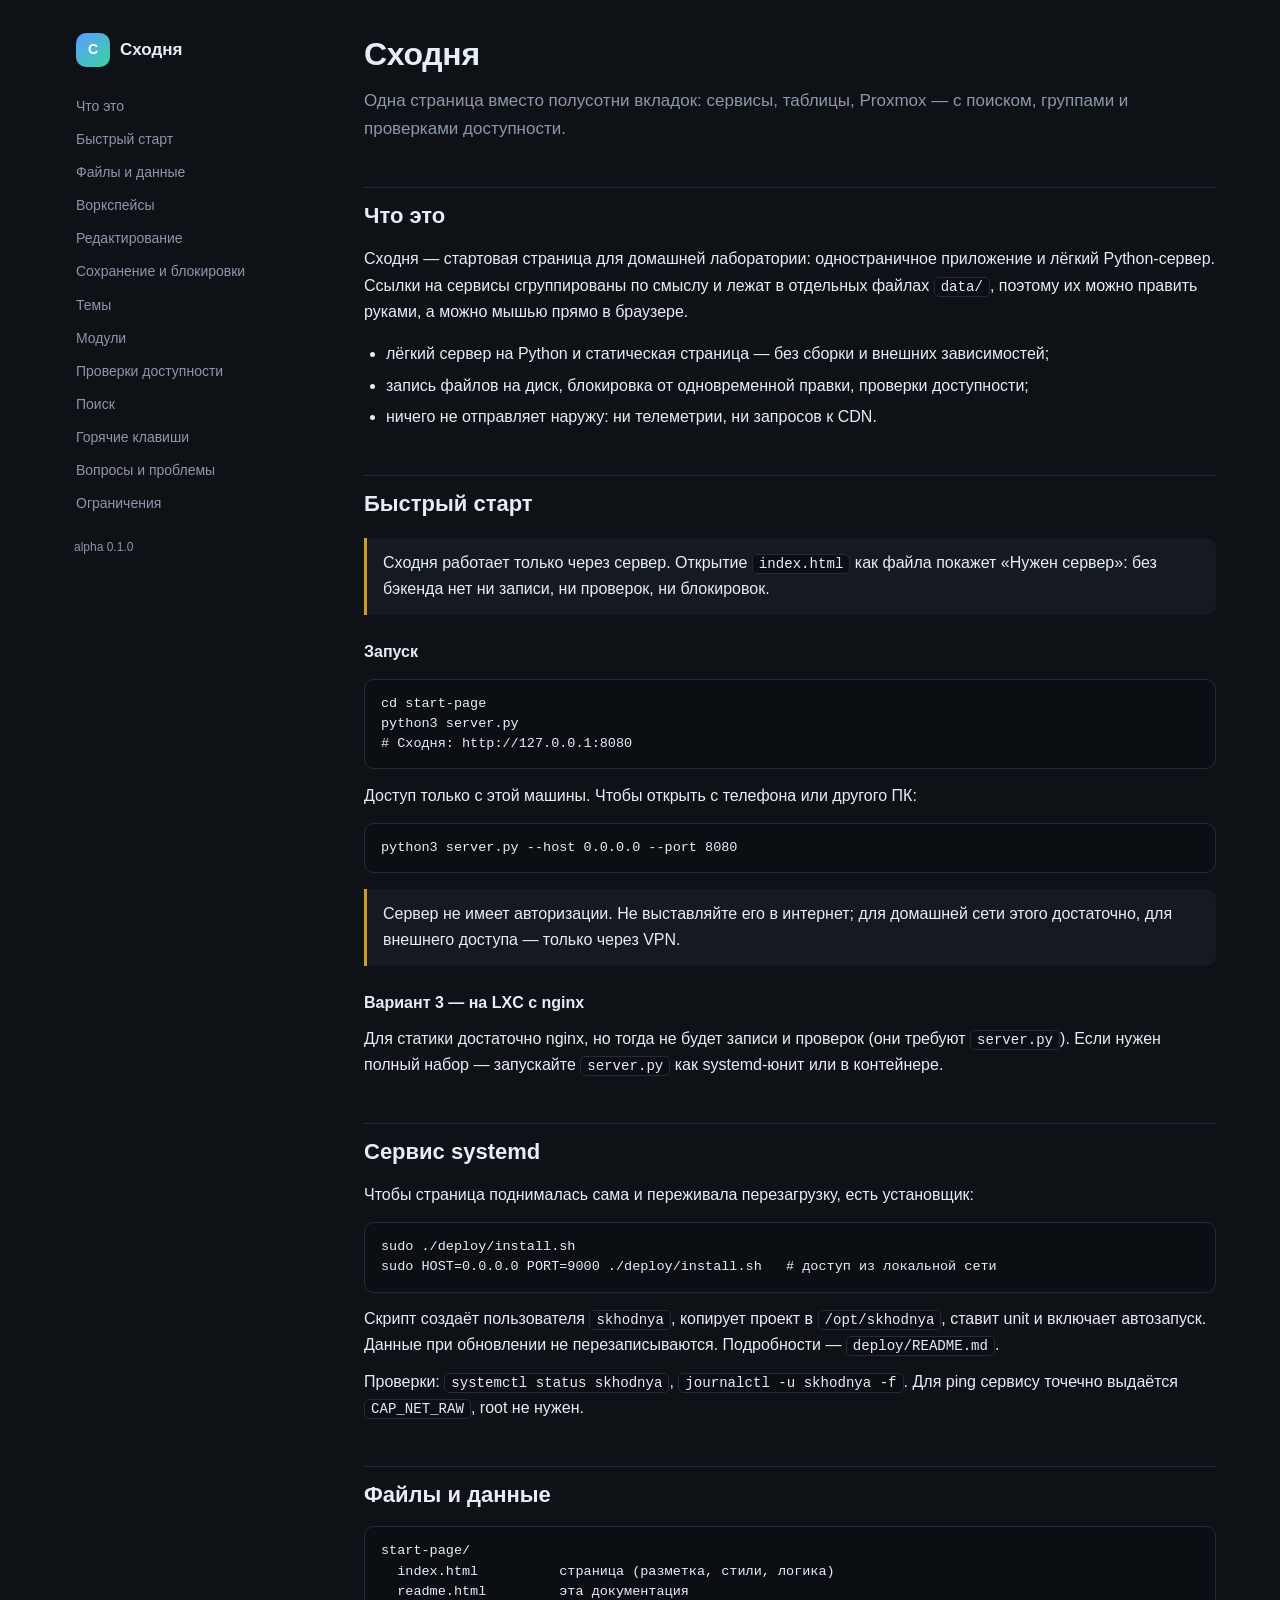
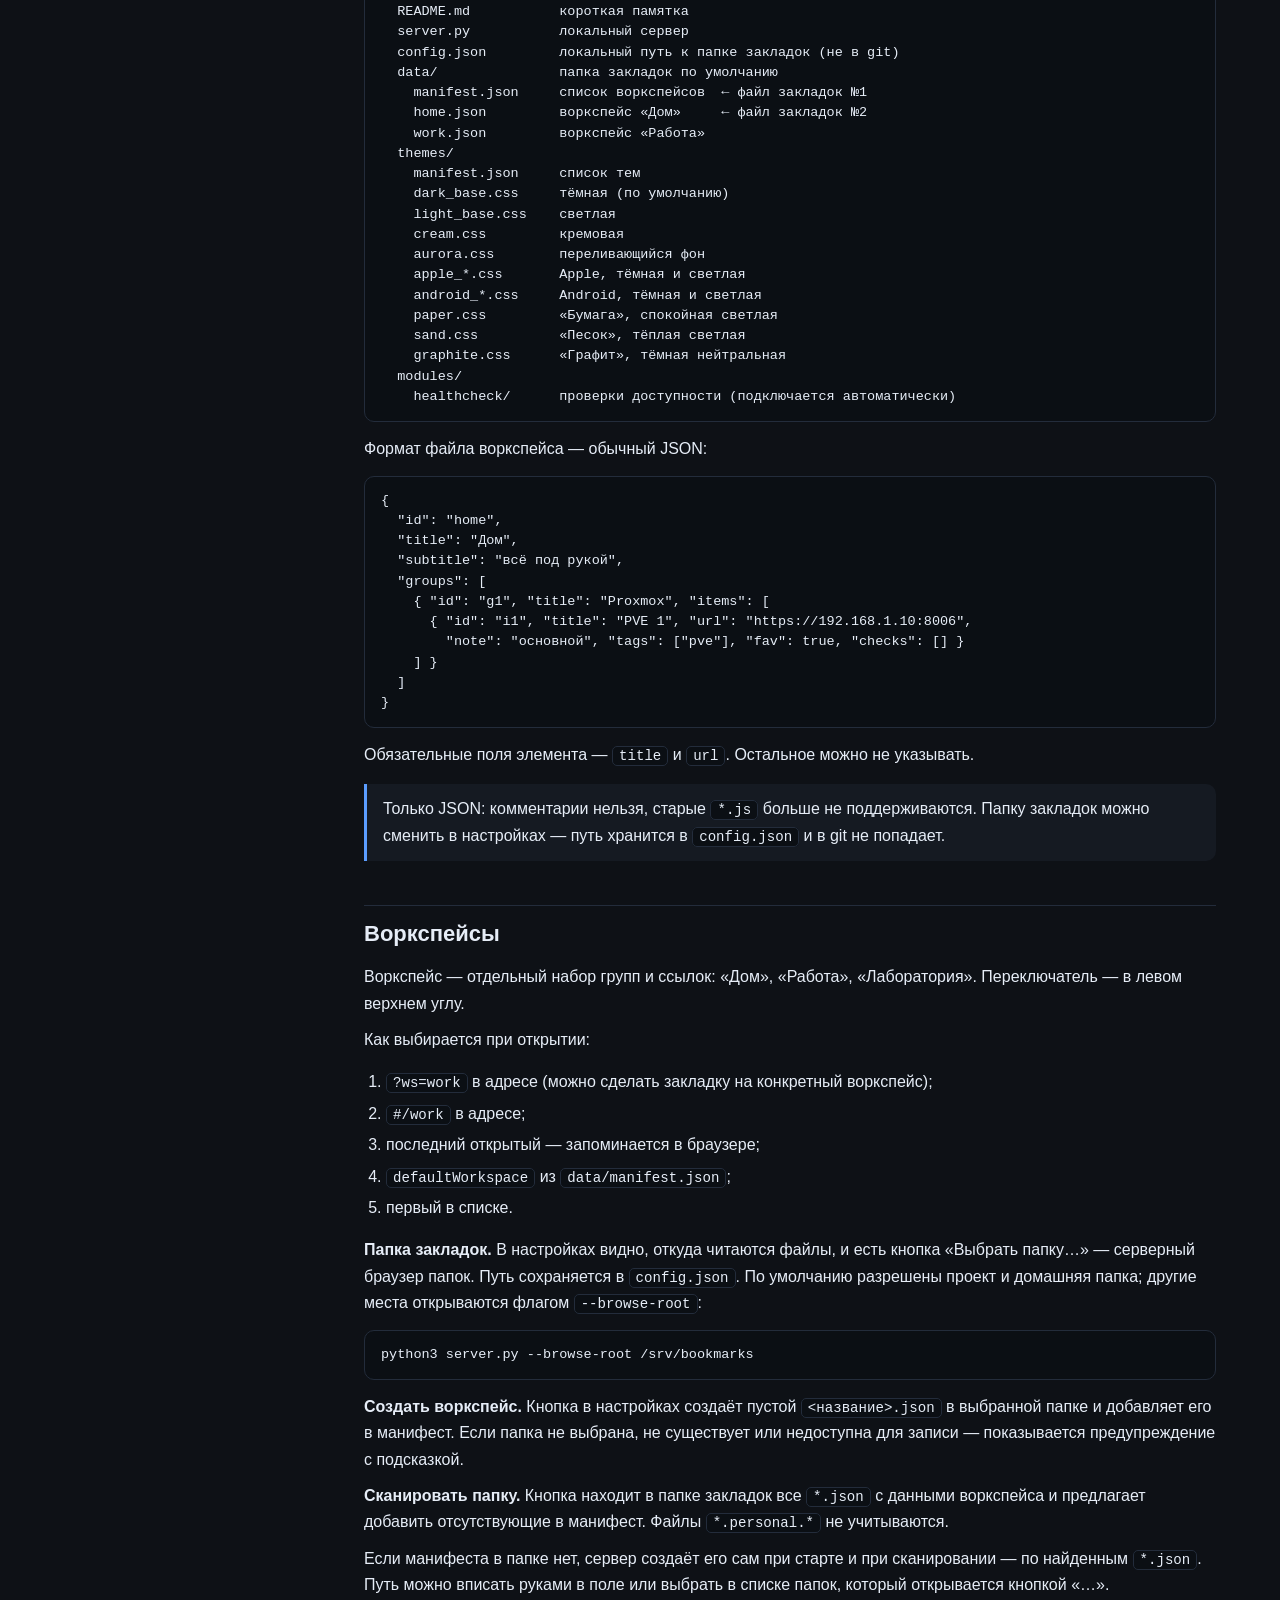
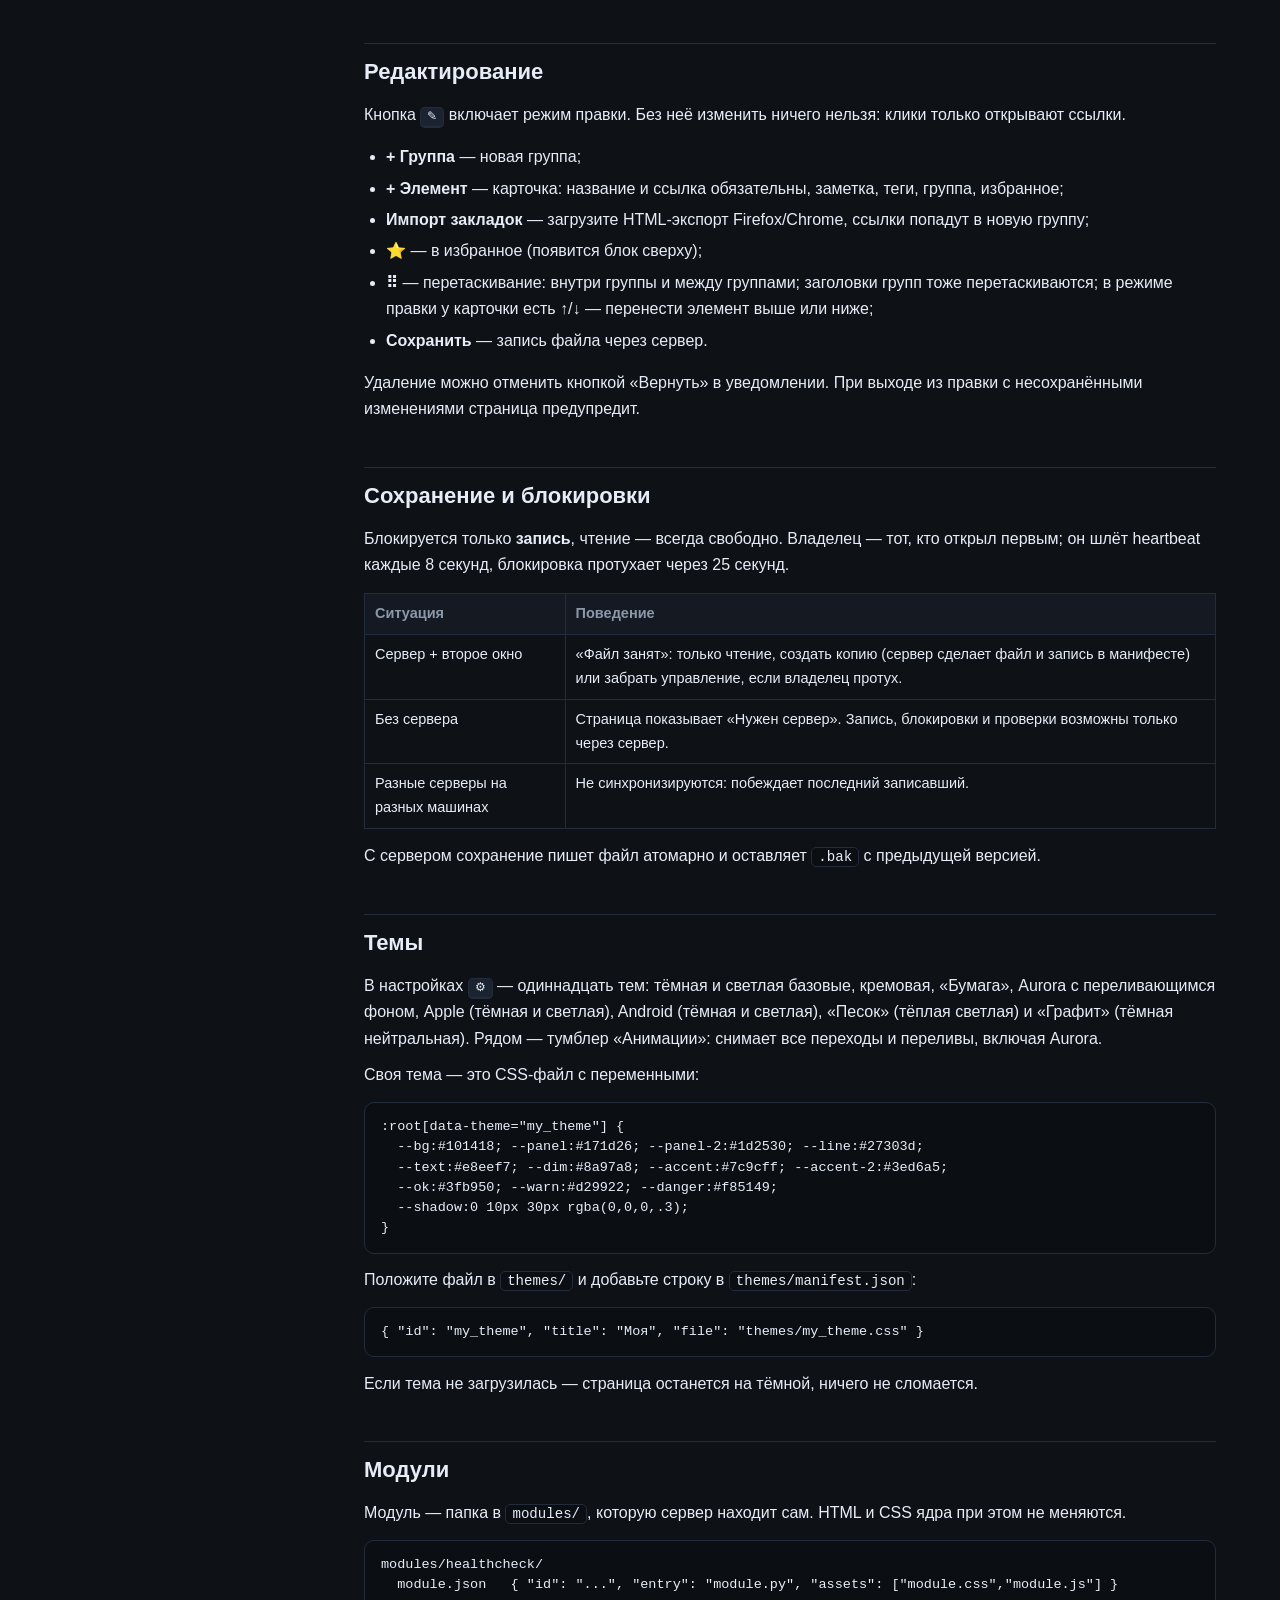
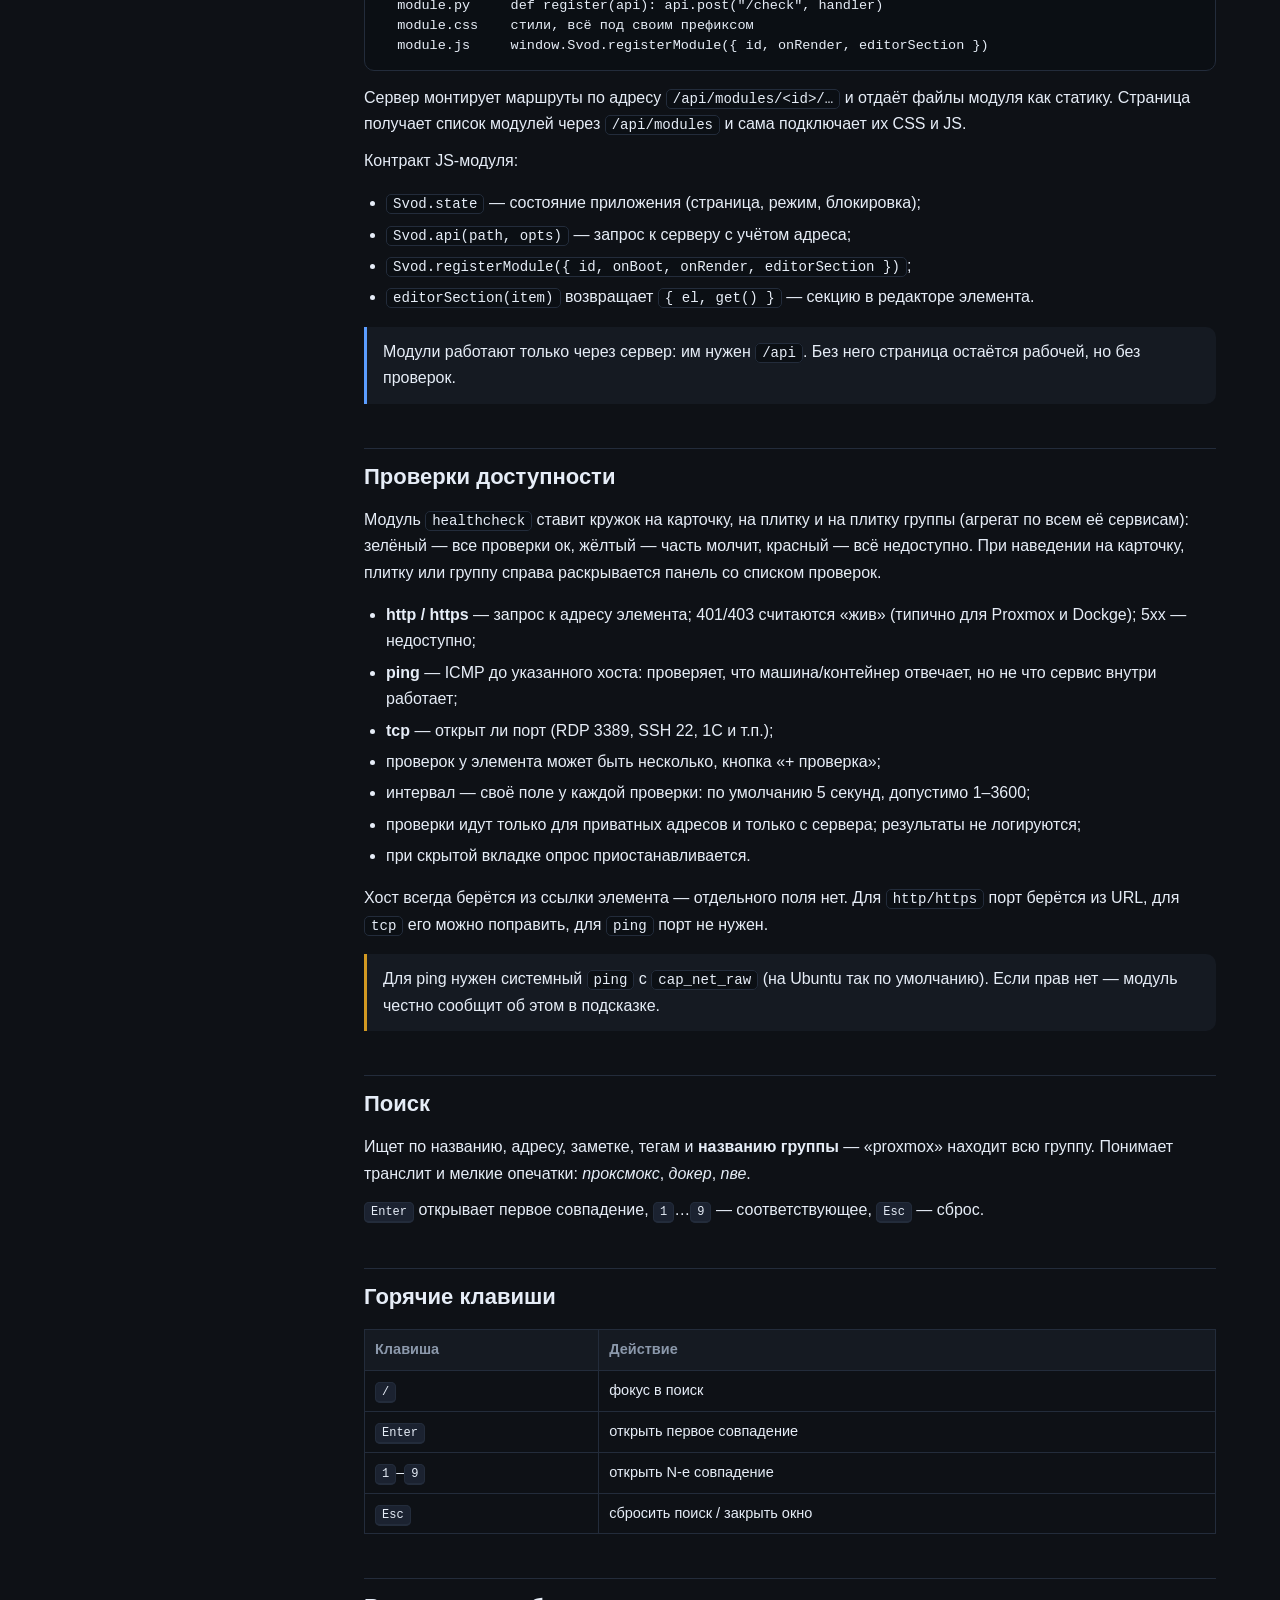
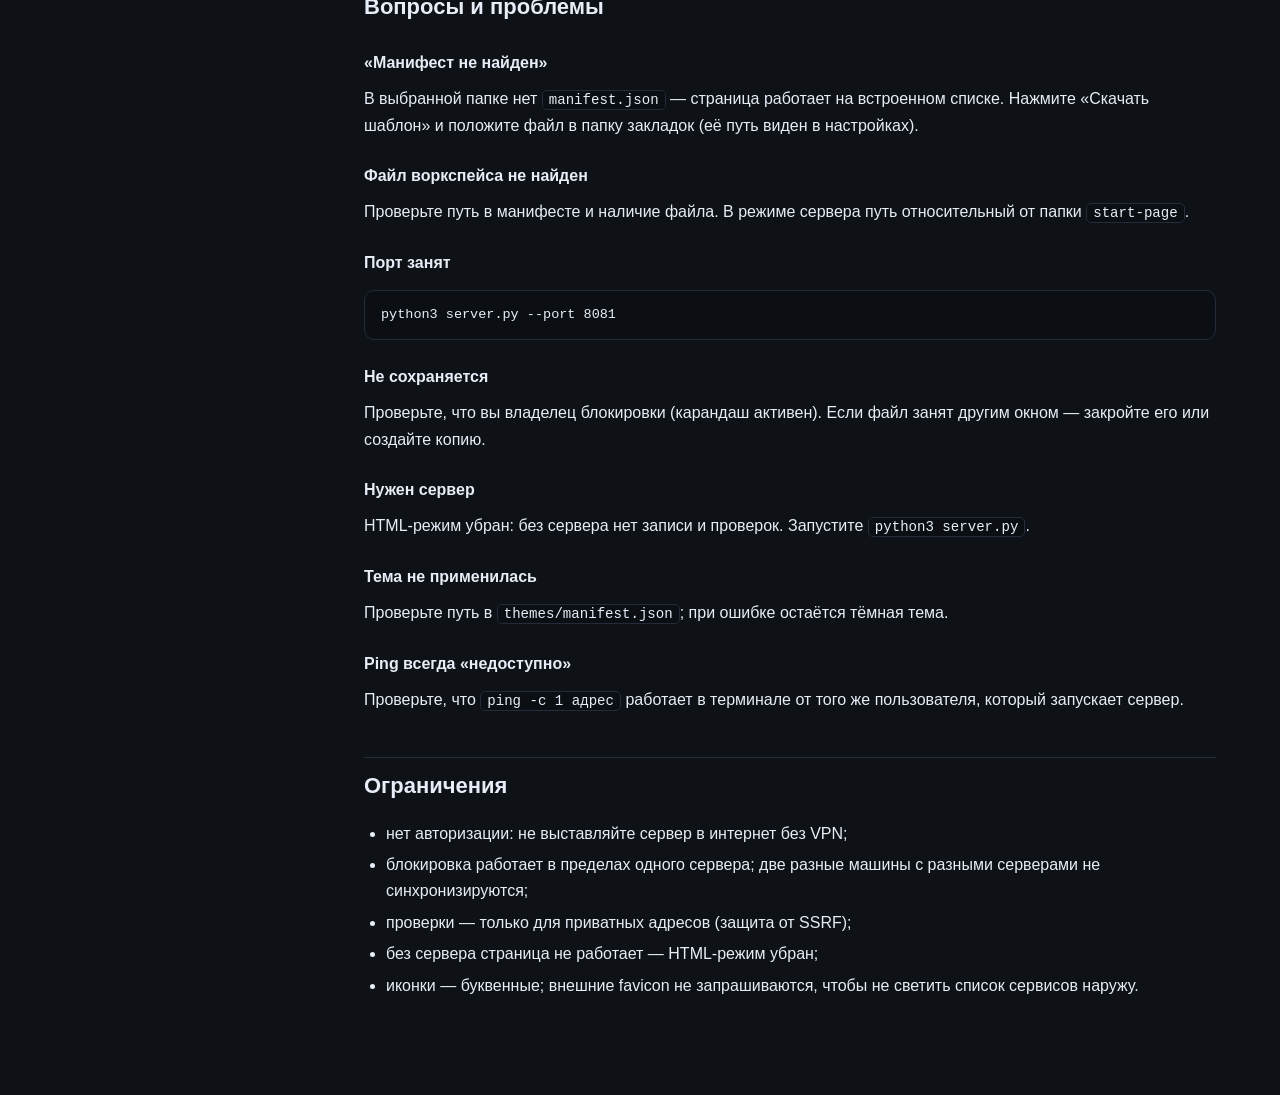
==== readme.html @ dfbb263e "fix: проверки обновляют хост при смене ссылки и сохраняют ping" ====
<!doctype html>
<html lang="ru">
<head>
<meta charset="utf-8">
<meta name="viewport" content="width=device-width, initial-scale=1">
<title>Сходня — документация</title>
<style>
  :root{
    --bg:#0e1116; --panel:#151a22; --panel2:#1b2230; --line:#232c3b;
    --text:#e6edf7; --dim:#8b98ab; --accent:#5b9dff; --accent2:#39d3a0;
    --code:#0b0f14;
    --font:-apple-system,BlinkMacSystemFont,"Segoe UI",Roboto,Ubuntu,"Helvetica Neue",sans-serif;
    --mono:ui-monospace,SFMono-Regular,Menlo,Consolas,monospace;
  }
  *{box-sizing:border-box}
  html{scroll-behavior:smooth}
  body{margin:0;background:var(--bg);color:var(--text);font:16px/1.65 var(--font)}
  .layout{display:grid;grid-template-columns:260px minmax(0,1fr);max-width:1200px;margin:0 auto;gap:40px;padding:0 24px 80px}
  nav{position:sticky;top:0;align-self:start;max-height:100vh;overflow:auto;padding:28px 0 40px}
  nav .brand{display:flex;align-items:center;gap:10px;margin-bottom:18px;text-decoration:none;color:var(--text)}
  nav .logo{width:34px;height:34px;border-radius:10px;display:grid;place-items:center;font-weight:800;color:#fff;
    background:linear-gradient(135deg,var(--accent),var(--accent2))}
  nav .brand b{font-size:17px}
  nav a{display:block;color:var(--dim);text-decoration:none;font-size:14px;padding:5px 10px;border-radius:8px;border-left:2px solid transparent}
  nav a:hover{color:var(--text);background:var(--panel)}
  nav a.sub{padding-left:22px;font-size:13px}
  nav .ver{font-size:12px;color:var(--dim);margin-top:18px;padding-left:10px}
  main{padding-top:28px;min-width:0}
  h1{font-size:32px;margin:0 0 6px;letter-spacing:-.3px}
  .lead{color:var(--dim);margin:0 0 28px;font-size:17px}
  h2{font-size:22px;margin:44px 0 12px;padding-top:10px;border-top:1px solid var(--line)}
  h3{font-size:16px;margin:24px 0 8px}
  p{margin:10px 0}
  a{color:var(--accent)}
  code{font-family:var(--mono);font-size:.88em;background:var(--code);border:1px solid var(--line);border-radius:5px;padding:1px 6px}
  pre{background:var(--code);border:1px solid var(--line);border-radius:10px;padding:14px 16px;overflow:auto;font-size:13.5px;line-height:1.5}
  pre code{background:none;border:0;padding:0;font-size:13.5px}
  ul,ol{padding-left:22px}
  li{margin:5px 0}
  table{border-collapse:collapse;width:100%;margin:14px 0;font-size:14.5px}
  th,td{border:1px solid var(--line);padding:8px 10px;text-align:left;vertical-align:top}
  th{background:var(--panel);color:var(--dim);font-weight:600}
  .note{border-left:3px solid var(--accent);background:var(--panel);padding:12px 16px;border-radius:0 10px 10px 0;margin:16px 0}
  .warn{border-left-color:#d29922}
  .bad{border-left-color:#f85149}
  kbd{font:12px/1 var(--mono);border:1px solid var(--line);border-bottom-width:2px;border-radius:5px;padding:2px 6px;background:var(--panel2)}
  @media (max-width:860px){
    .layout{grid-template-columns:1fr;gap:0}
    nav{position:static;max-height:none;border-bottom:1px solid var(--line);padding-bottom:16px}
    nav a{display:inline-block;border-left:0;border:1px solid var(--line);margin:2px}
    nav a.sub{display:none}
    main{padding-top:20px}
  }
</style>
</head>
<body>
<div class="layout">
<nav>
  <a class="brand" href="index.html"><span class="logo">С</span><b>Сходня</b></a>
  <a href="#about">Что это</a>
  <a href="#start">Быстрый старт</a>
  <a href="#files">Файлы и данные</a>
  <a href="#workspaces">Воркспейсы</a>
  <a href="#edit">Редактирование</a>
  <a href="#save">Сохранение и блокировки</a>
  <a href="#themes">Темы</a>
  <a href="#modules">Модули</a>
  <a href="#health">Проверки доступности</a>
  <a href="#search">Поиск</a>
  <a href="#keys">Горячие клавиши</a>
  <a href="#faq">Вопросы и проблемы</a>
  <a href="#limits">Ограничения</a>
  <div class="ver">alpha 0.1.0</div>
</nav>

<main>
<h1>Сходня</h1>
<p class="lead">Одна страница вместо полусотни вкладок: сервисы, таблицы, Proxmox — с поиском, группами и проверками доступности.</p>

<h2 id="about">Что это</h2>
<p>Сходня — стартовая страница для домашней лаборатории: одностраничное приложение и лёгкий Python-сервер. Ссылки на сервисы сгруппированы по смыслу и лежат в отдельных файлах <code>data/</code>, поэтому их можно править руками, а можно мышью прямо в браузере.</p>
<ul>
  <li>лёгкий сервер на Python и статическая страница — без сборки и внешних зависимостей;</li>
  <li>запись файлов на диск, блокировка от одновременной правки, проверки доступности;</li>
  <li>ничего не отправляет наружу: ни телеметрии, ни запросов к CDN.</li>
</ul>

<h2 id="start">Быстрый старт</h2>
<div class="warn note">Сходня работает только через сервер. Открытие <code>index.html</code> как файла покажет «Нужен сервер»: без бэкенда нет ни записи, ни проверок, ни блокировок.</div>
<h3>Запуск</h3>
<pre><code>cd start-page
python3 server.py
# Сходня: http://127.0.0.1:8080</code></pre>
<p>Доступ только с этой машины. Чтобы открыть с телефона или другого ПК:</p>
<pre><code>python3 server.py --host 0.0.0.0 --port 8080</code></pre>
<div class="warn note">Сервер не имеет авторизации. Не выставляйте его в интернет; для домашней сети этого достаточно, для внешнего доступа — только через VPN.</div>
<h3>Вариант 3 — на LXC с nginx</h3>
<p>Для статики достаточно nginx, но тогда не будет записи и проверок (они требуют <code>server.py</code>). Если нужен полный набор — запускайте <code>server.py</code> как systemd-юнит или в контейнере.</p>

<h2 id="service">Сервис systemd</h2>
<p>Чтобы страница поднималась сама и переживала перезагрузку, есть установщик:</p>
<pre><code>sudo ./deploy/install.sh
sudo HOST=0.0.0.0 PORT=9000 ./deploy/install.sh   # доступ из локальной сети</code></pre>
<p>Скрипт создаёт пользователя <code>skhodnya</code>, копирует проект в <code>/opt/skhodnya</code>, ставит unit и включает автозапуск. Данные при обновлении не перезаписываются. Подробности — <code>deploy/README.md</code>.</p>
<p>Проверки: <code>systemctl status skhodnya</code>, <code>journalctl -u skhodnya -f</code>. Для ping сервису точечно выдаётся <code>CAP_NET_RAW</code>, root не нужен.</p>

<h2 id="files">Файлы и данные</h2>
<pre><code>start-page/
  index.html          страница (разметка, стили, логика)
  readme.html         эта документация
  README.md           короткая памятка
  server.py           локальный сервер
  config.json         локальный путь к папке закладок (не в git)
  data/               папка закладок по умолчанию
    manifest.json     список воркспейсов  ← файл закладок №1
    home.json         воркспейс «Дом»     ← файл закладок №2
    work.json         воркспейс «Работа»
  themes/
    manifest.json     список тем
    dark_base.css     тёмная (по умолчанию)
    light_base.css    светлая
    cream.css         кремовая
    aurora.css        переливающийся фон
    apple_*.css       Apple, тёмная и светлая
    android_*.css     Android, тёмная и светлая
    paper.css         «Бумага», спокойная светлая
    sand.css          «Песок», тёплая светлая
    graphite.css      «Графит», тёмная нейтральная
  modules/
    healthcheck/      проверки доступности (подключается автоматически)</code></pre>
<p>Формат файла воркспейса — обычный JSON:</p>
<pre><code>{
  "id": "home",
  "title": "Дом",
  "subtitle": "всё под рукой",
  "groups": [
    { "id": "g1", "title": "Proxmox", "items": [
      { "id": "i1", "title": "PVE 1", "url": "https://192.168.1.10:8006",
        "note": "основной", "tags": ["pve"], "fav": true, "checks": [] }
    ] }
  ]
}</code></pre>
<p>Обязательные поля элемента — <code>title</code> и <code>url</code>. Остальное можно не указывать.</p>
<div class="note">Только JSON: комментарии нельзя, старые <code>*.js</code> больше не поддерживаются. Папку закладок можно сменить в настройках — путь хранится в <code>config.json</code> и в git не попадает.</div>

<h2 id="workspaces">Воркспейсы</h2>
<p>Воркспейс — отдельный набор групп и ссылок: «Дом», «Работа», «Лаборатория». Переключатель — в левом верхнем углу.</p>
<p>Как выбирается при открытии:</p>
<ol>
  <li><code>?ws=work</code> в адресе (можно сделать закладку на конкретный воркспейс);</li>
  <li><code>#/work</code> в адресе;</li>
  <li>последний открытый — запоминается в браузере;</li>
  <li><code>defaultWorkspace</code> из <code>data/manifest.json</code>;</li>
  <li>первый в списке.</li>
</ol>
<p><b>Папка закладок.</b> В настройках видно, откуда читаются файлы, и есть кнопка «Выбрать папку…» — серверный браузер папок. Путь сохраняется в <code>config.json</code>. По умолчанию разрешены проект и домашняя папка; другие места открываются флагом <code>--browse-root</code>:</p>
<pre><code>python3 server.py --browse-root /srv/bookmarks</code></pre>
<p><b>Создать воркспейс.</b> Кнопка в настройках создаёт пустой <code>&lt;название&gt;.json</code> в выбранной папке и добавляет его в манифест. Если папка не выбрана, не существует или недоступна для записи — показывается предупреждение с подсказкой.</p>
<p><b>Сканировать папку.</b> Кнопка находит в папке закладок все <code>*.json</code> с данными воркспейса и предлагает добавить отсутствующие в манифест. Файлы <code>*.personal.*</code> не учитываются.</p>
<p>Если манифеста в папке нет, сервер создаёт его сам при старте и при сканировании — по найденным <code>*.json</code>. Путь можно вписать руками в поле или выбрать в списке папок, который открывается кнопкой «…».</p>

<h2 id="edit">Редактирование</h2>
<p>Кнопка <kbd>✎</kbd> включает режим правки. Без неё изменить ничего нельзя: клики только открывают ссылки.</p>
<ul>
  <li><b>+ Группа</b> — новая группа;</li>
  <li><b>+ Элемент</b> — карточка: название и ссылка обязательны, заметка, теги, группа, избранное;</li>
  <li><b>Импорт закладок</b> — загрузите HTML-экспорт Firefox/Chrome, ссылки попадут в новую группу;</li>
  <li><b>⭐</b> — в избранное (появится блок сверху);</li>
  <li><b>⠿</b> — перетаскивание: внутри группы и между группами; заголовки групп тоже перетаскиваются; в режиме правки у карточки есть <b>↑</b>/<b>↓</b> — перенести элемент выше или ниже;</li>
  <li><b>Сохранить</b> — запись файла через сервер.</li>
</ul>
<p>Удаление можно отменить кнопкой «Вернуть» в уведомлении. При выходе из правки с несохранёнными изменениями страница предупредит.</p>

<h2 id="save">Сохранение и блокировки</h2>
<p>Блокируется только <b>запись</b>, чтение — всегда свободно. Владелец — тот, кто открыл первым; он шлёт heartbeat каждые 8 секунд, блокировка протухает через 25 секунд.</p>
<table>
  <tr><th>Ситуация</th><th>Поведение</th></tr>
  <tr><td>Сервер + второе окно</td><td>«Файл занят»: только чтение, создать копию (сервер сделает файл и запись в манифесте) или забрать управление, если владелец протух.</td></tr>
  <tr><td>Без сервера</td><td>Страница показывает «Нужен сервер». Запись, блокировки и проверки возможны только через сервер.</td></tr>
  <tr><td>Разные серверы на разных машинах</td><td>Не синхронизируются: побеждает последний записавший.</td></tr>
</table>
<p>С сервером сохранение пишет файл атомарно и оставляет <code>.bak</code> с предыдущей версией.</p>

<h2 id="themes">Темы</h2>
<p>В настройках <kbd>⚙</kbd> — одиннадцать тем: тёмная и светлая базовые, кремовая, «Бумага», Aurora с переливающимся фоном, Apple (тёмная и светлая), Android (тёмная и светлая), «Песок» (тёплая светлая) и «Графит» (тёмная нейтральная). Рядом — тумблер «Анимации»: снимает все переходы и переливы, включая Aurora.</p>
<p>Своя тема — это CSS-файл с переменными:</p>
<pre><code>:root[data-theme="my_theme"] {
  --bg:#101418; --panel:#171d26; --panel-2:#1d2530; --line:#27303d;
  --text:#e8eef7; --dim:#8a97a8; --accent:#7c9cff; --accent-2:#3ed6a5;
  --ok:#3fb950; --warn:#d29922; --danger:#f85149;
  --shadow:0 10px 30px rgba(0,0,0,.3);
}</code></pre>
<p>Положите файл в <code>themes/</code> и добавьте строку в <code>themes/manifest.json</code>:</p>
<pre><code>{ "id": "my_theme", "title": "Моя", "file": "themes/my_theme.css" }</code></pre>
<p>Если тема не загрузилась — страница останется на тёмной, ничего не сломается.</p>

<h2 id="modules">Модули</h2>
<p>Модуль — папка в <code>modules/</code>, которую сервер находит сам. HTML и CSS ядра при этом не меняются.</p>
<pre><code>modules/healthcheck/
  module.json   { "id": "...", "entry": "module.py", "assets": ["module.css","module.js"] }
  module.py     def register(api): api.post("/check", handler)
  module.css    стили, всё под своим префиксом
  module.js     window.Svod.registerModule({ id, onRender, editorSection })</code></pre>
<p>Сервер монтирует маршруты по адресу <code>/api/modules/&lt;id&gt;/…</code> и отдаёт файлы модуля как статику. Страница получает список модулей через <code>/api/modules</code> и сама подключает их CSS и JS.</p>
<p>Контракт JS-модуля:</p>
<ul>
  <li><code>Svod.state</code> — состояние приложения (страница, режим, блокировка);</li>
  <li><code>Svod.api(path, opts)</code> — запрос к серверу с учётом адреса;</li>
  <li><code>Svod.registerModule({ id, onBoot, onRender, editorSection })</code>;</li>
  <li><code>editorSection(item)</code> возвращает <code>{ el, get() }</code> — секцию в редакторе элемента.</li>
</ul>
<div class="note">Модули работают только через сервер: им нужен <code>/api</code>. Без него страница остаётся рабочей, но без проверок.</div>

<h2 id="health">Проверки доступности</h2>
<p>Модуль <code>healthcheck</code> ставит кружок на карточку, на плитку и на плитку группы (агрегат по всем её сервисам): зелёный — все проверки ок, жёлтый — часть молчит, красный — всё недоступно. При наведении на карточку, плитку или группу справа раскрывается панель со списком проверок.</p>
<ul>
  <li><b>http / https</b> — запрос к адресу элемента; 401/403 считаются «жив» (типично для Proxmox и Dockge); 5xx — недоступно;</li>
  <li><b>ping</b> — ICMP до указанного хоста: проверяет, что машина/контейнер отвечает, но не что сервис внутри работает;</li>
  <li><b>tcp</b> — открыт ли порт (RDP 3389, SSH 22, 1С и т.п.);</li>
  <li>проверок у элемента может быть несколько, кнопка «+ проверка»;</li>
  <li>интервал — своё поле у каждой проверки: по умолчанию 5 секунд, допустимо 1–3600;</li>
  <li>проверки идут только для приватных адресов и только с сервера; результаты не логируются;</li>
  <li>при скрытой вкладке опрос приостанавливается.</li>
</ul>
<p>Хост всегда берётся из ссылки элемента — отдельного поля нет. Для <code>http/https</code> порт берётся из URL, для <code>tcp</code> его можно поправить, для <code>ping</code> порт не нужен.</p>
<div class="warn note">Для ping нужен системный <code>ping</code> с <code>cap_net_raw</code> (на Ubuntu так по умолчанию). Если прав нет — модуль честно сообщит об этом в подсказке.</div>

<h2 id="search">Поиск</h2>
<p>Ищет по названию, адресу, заметке, тегам и <b>названию группы</b> — «proxmox» находит всю группу. Понимает транслит и мелкие опечатки: <i>проксмокс</i>, <i>докер</i>, <i>пве</i>.</p>
<p><kbd>Enter</kbd> открывает первое совпадение, <kbd>1</kbd>…<kbd>9</kbd> — соответствующее, <kbd>Esc</kbd> — сброс.</p>

<h2 id="keys">Горячие клавиши</h2>
<table>
  <tr><th>Клавиша</th><th>Действие</th></tr>
  <tr><td><kbd>/</kbd></td><td>фокус в поиск</td></tr>
  <tr><td><kbd>Enter</kbd></td><td>открыть первое совпадение</td></tr>
  <tr><td><kbd>1</kbd>–<kbd>9</kbd></td><td>открыть N-е совпадение</td></tr>
  <tr><td><kbd>Esc</kbd></td><td>сбросить поиск / закрыть окно</td></tr>
</table>

<h2 id="faq">Вопросы и проблемы</h2>
<h3>«Манифест не найден»</h3>
<p>В выбранной папке нет <code>manifest.json</code> — страница работает на встроенном списке. Нажмите «Скачать шаблон» и положите файл в папку закладок (её путь виден в настройках).</p>
<h3>Файл воркспейса не найден</h3>
<p>Проверьте путь в манифесте и наличие файла. В режиме сервера путь относительный от папки <code>start-page</code>.</p>
<h3>Порт занят</h3>
<pre><code>python3 server.py --port 8081</code></pre>
<h3>Не сохраняется</h3>
<p>Проверьте, что вы владелец блокировки (карандаш активен). Если файл занят другим окном — закройте его или создайте копию.</p>
<h3>Нужен сервер</h3>
<p>HTML-режим убран: без сервера нет записи и проверок. Запустите <code>python3 server.py</code>.</p>
<h3>Тема не применилась</h3>
<p>Проверьте путь в <code>themes/manifest.json</code>; при ошибке остаётся тёмная тема.</p>
<h3>Ping всегда «недоступно»</h3>
<p>Проверьте, что <code>ping -c 1 адрес</code> работает в терминале от того же пользователя, который запускает сервер.</p>

<h2 id="limits">Ограничения</h2>
<ul>
  <li>нет авторизации: не выставляйте сервер в интернет без VPN;</li>
  <li>блокировка работает в пределах одного сервера; две разные машины с разными серверами не синхронизируются;</li>
  <li>проверки — только для приватных адресов (защита от SSRF);</li>
  <li>без сервера страница не работает — HTML-режим убран;</li>
  <li>иконки — буквенные; внешние favicon не запрашиваются, чтобы не светить список сервисов наружу.</li>
</ul>
</main>
</div>
</body>
</html>
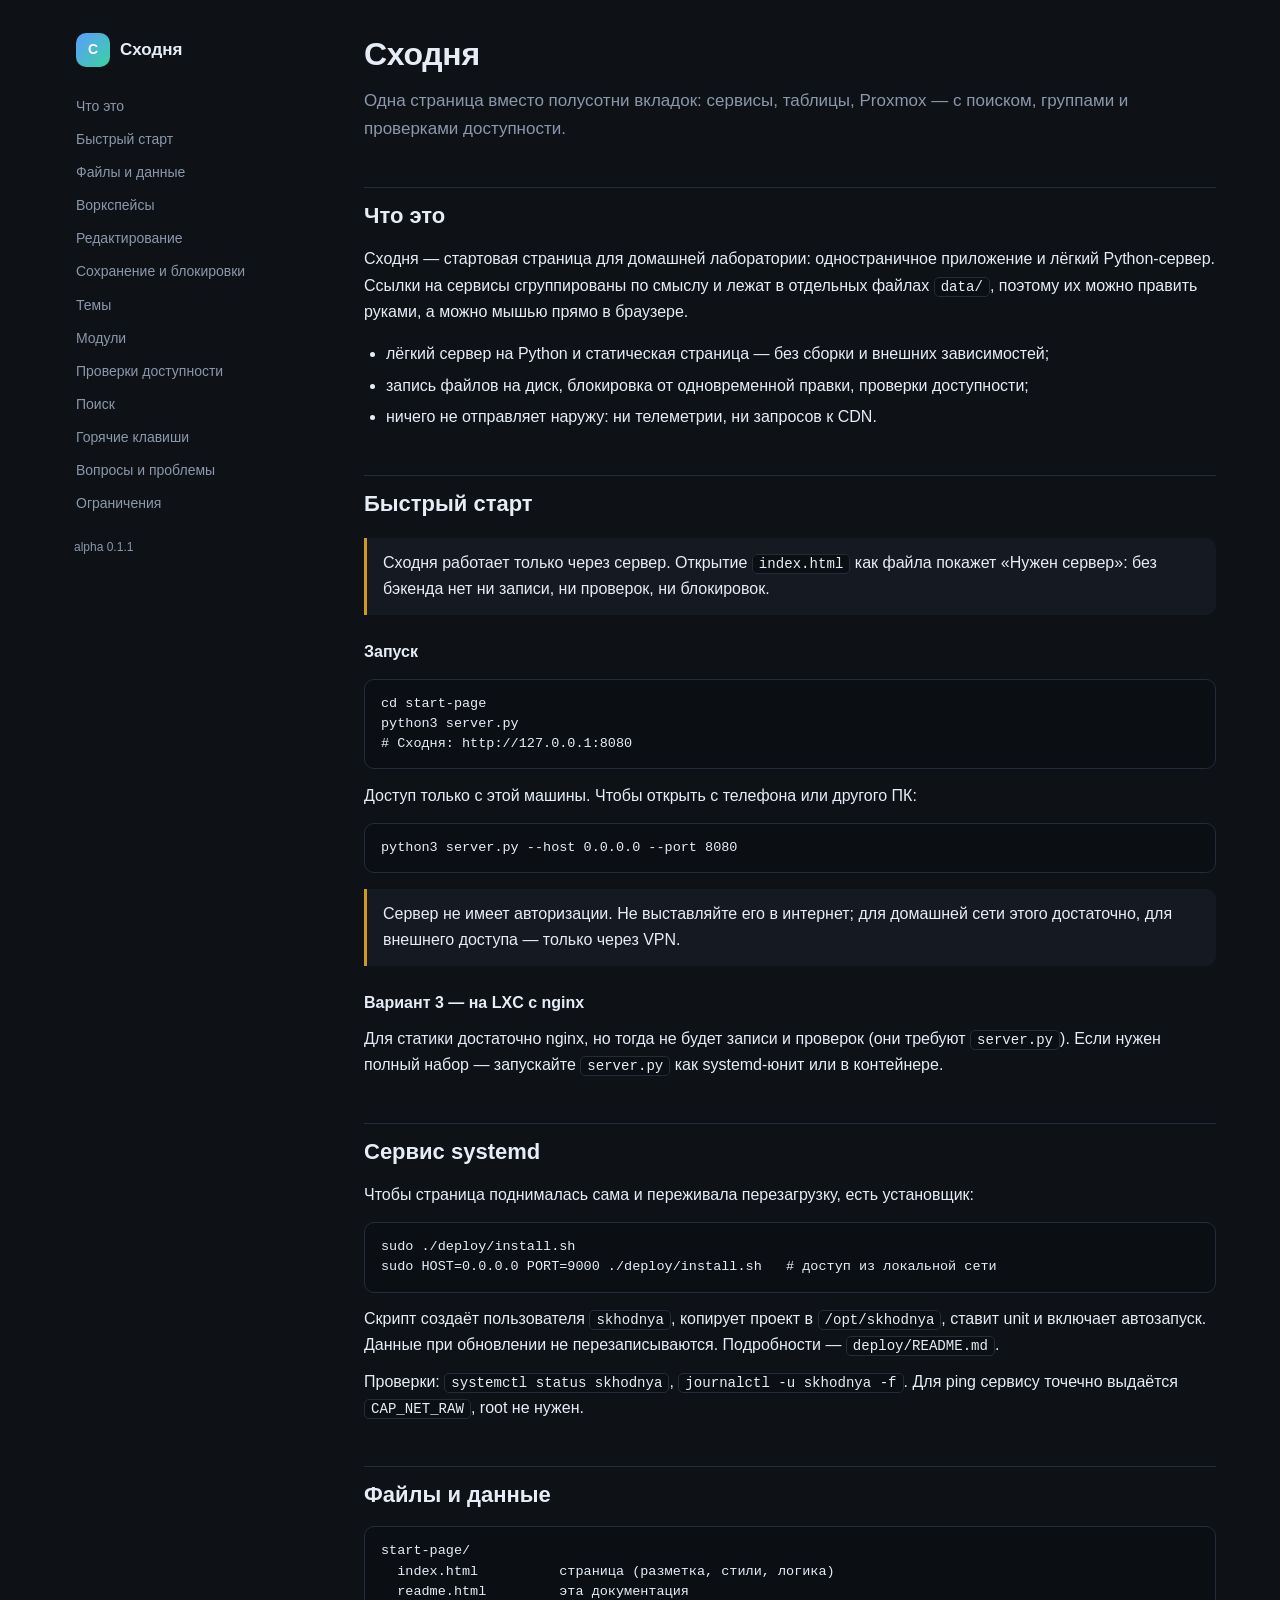
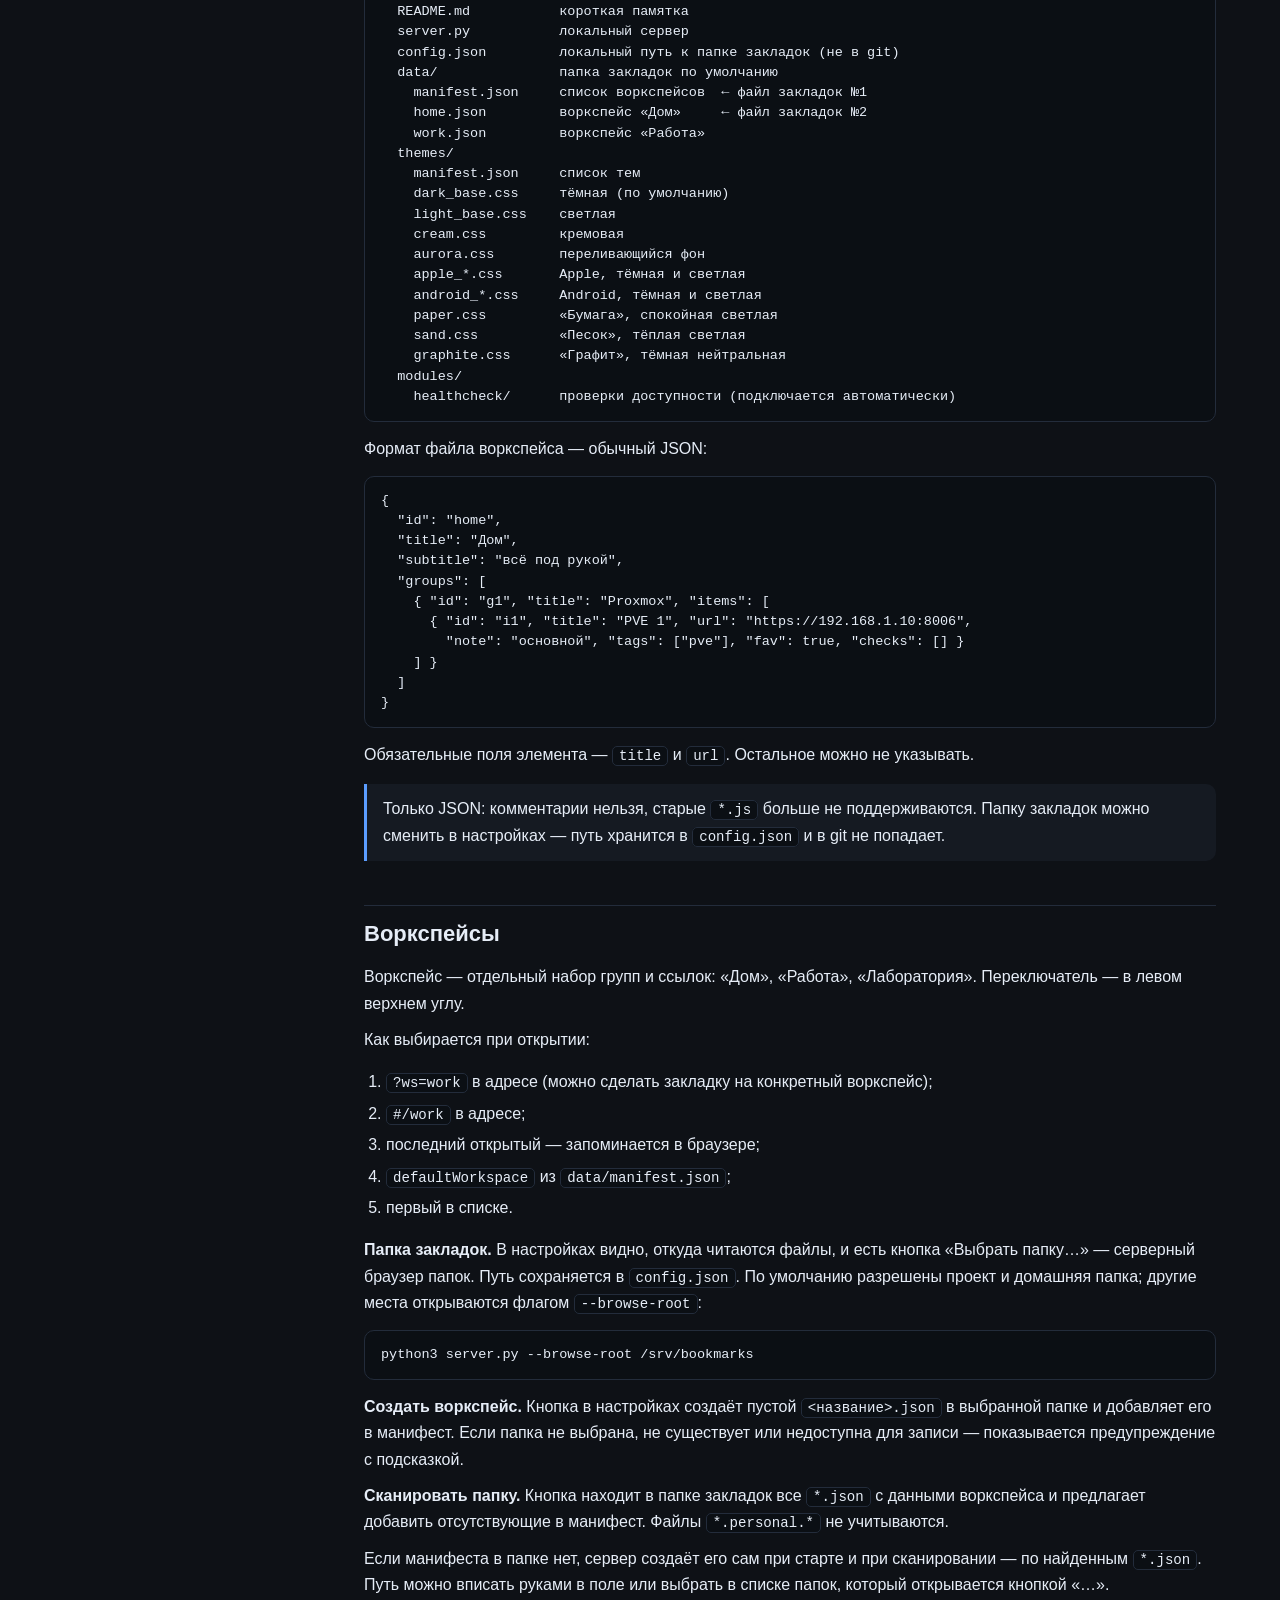
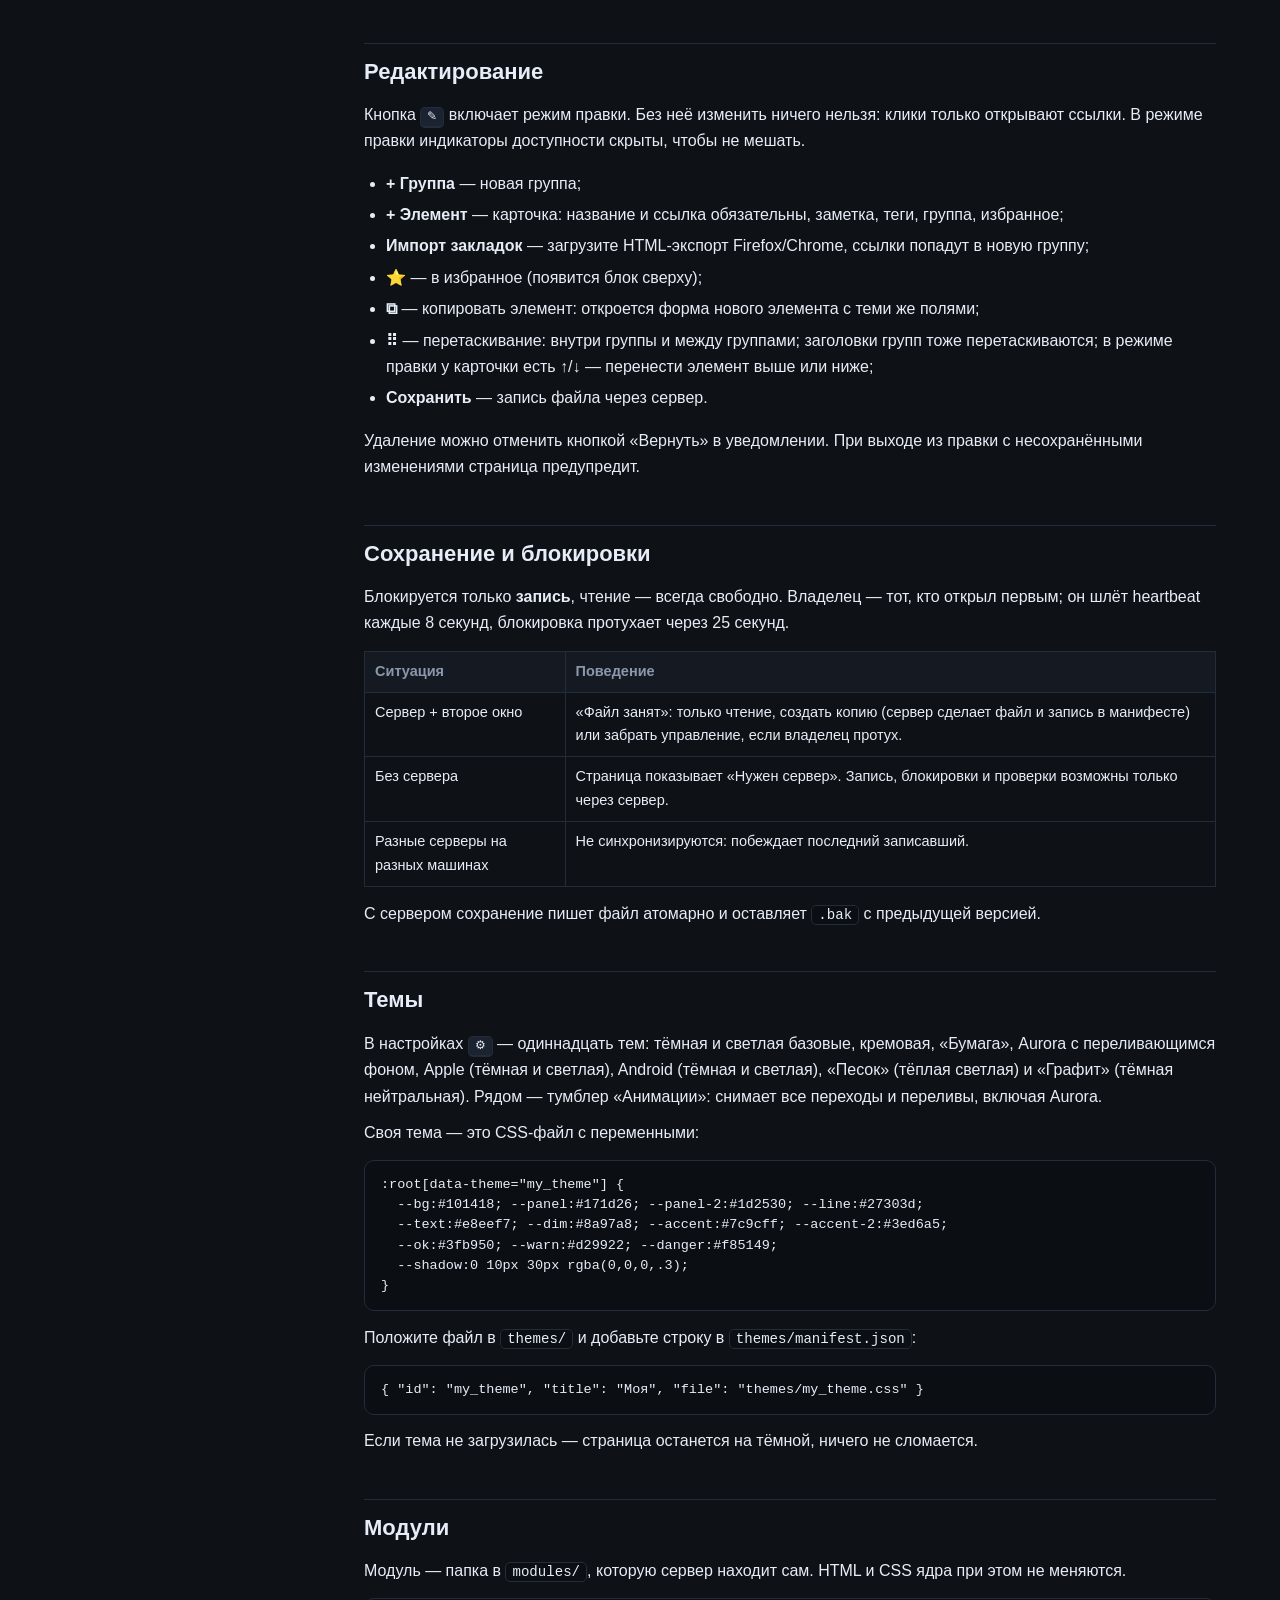
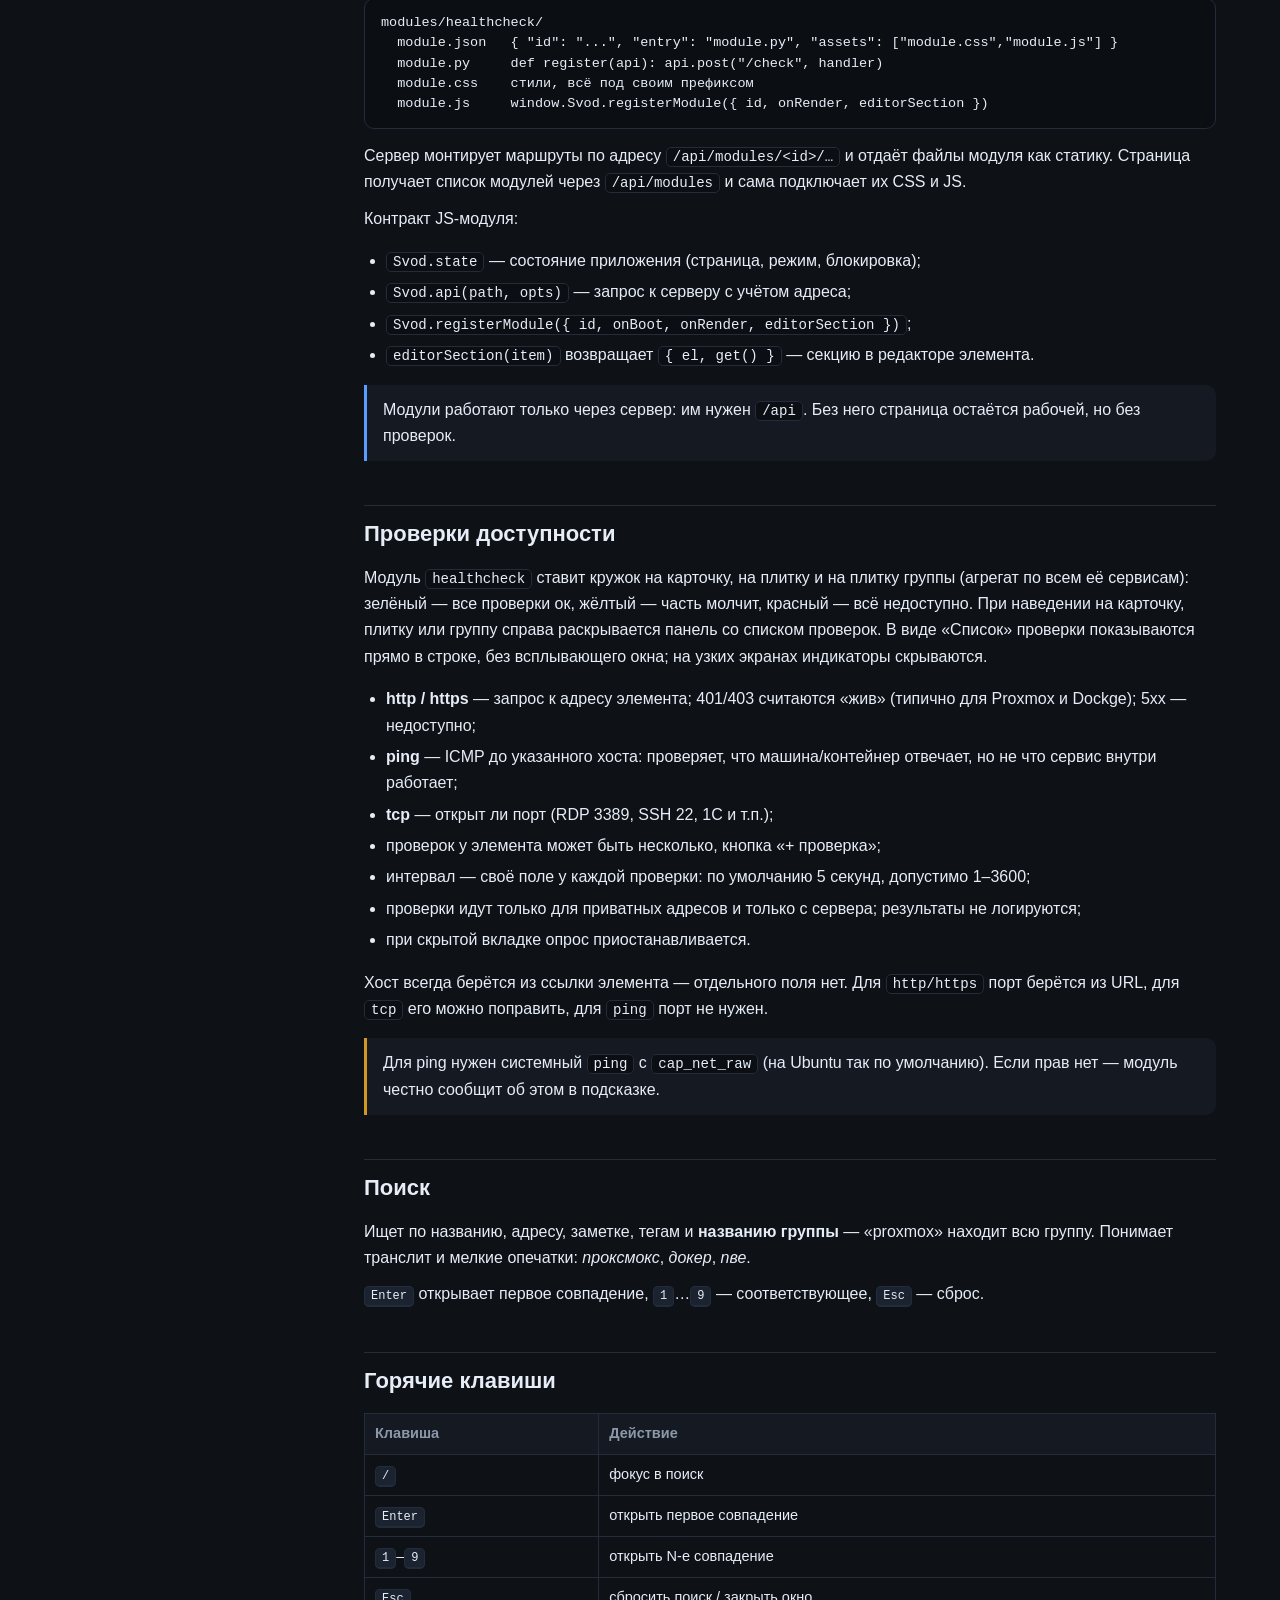
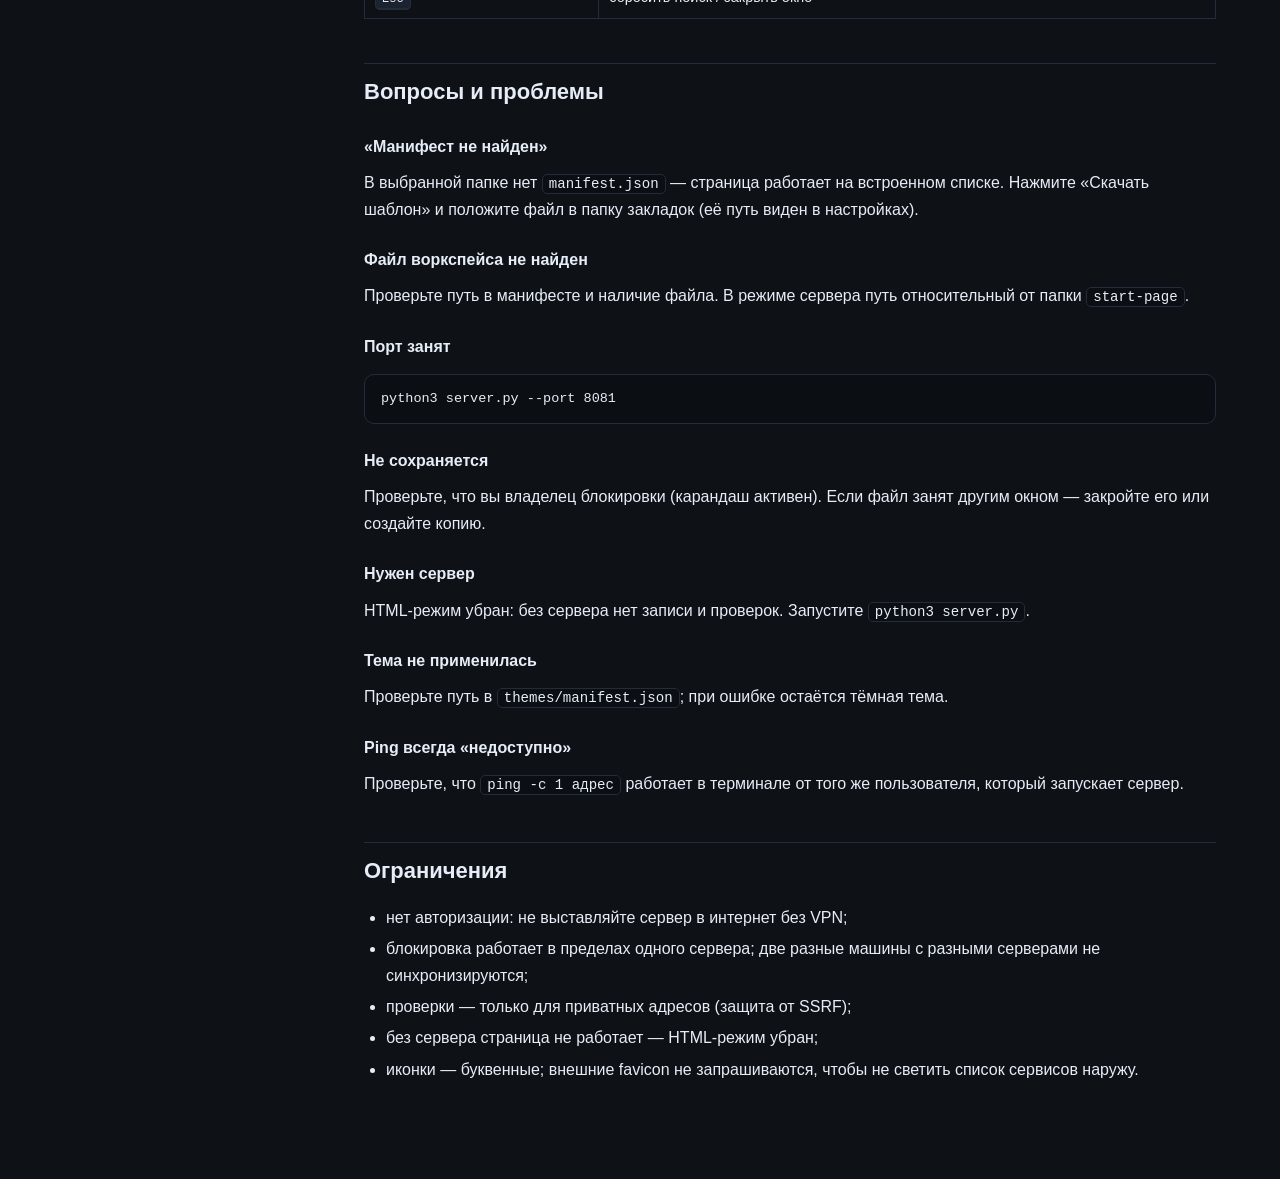
==== commit 245ffda8: "ui: статусы в строке списка, копирование элемента и порядок в плитках" ====
--- a/readme.html
+++ b/readme.html
@@ -70,7 +70,7 @@
   <a href="#keys">Горячие клавиши</a>
   <a href="#faq">Вопросы и проблемы</a>
   <a href="#limits">Ограничения</a>
-  <div class="ver">alpha 0.1.0</div>
+  <div class="ver">alpha 0.1.1</div>
 </nav>
 
 <main>
@@ -160,12 +160,13 @@
 <p>Если манифеста в папке нет, сервер создаёт его сам при старте и при сканировании — по найденным <code>*.json</code>. Путь можно вписать руками в поле или выбрать в списке папок, который открывается кнопкой «…».</p>
 
 <h2 id="edit">Редактирование</h2>
-<p>Кнопка <kbd>✎</kbd> включает режим правки. Без неё изменить ничего нельзя: клики только открывают ссылки.</p>
+<p>Кнопка <kbd>✎</kbd> включает режим правки. Без неё изменить ничего нельзя: клики только открывают ссылки. В режиме правки индикаторы доступности скрыты, чтобы не мешать.</p>
 <ul>
   <li><b>+ Группа</b> — новая группа;</li>
   <li><b>+ Элемент</b> — карточка: название и ссылка обязательны, заметка, теги, группа, избранное;</li>
   <li><b>Импорт закладок</b> — загрузите HTML-экспорт Firefox/Chrome, ссылки попадут в новую группу;</li>
   <li><b>⭐</b> — в избранное (появится блок сверху);</li>
+  <li><b>⧉</b> — копировать элемент: откроется форма нового элемента с теми же полями;</li>
   <li><b>⠿</b> — перетаскивание: внутри группы и между группами; заголовки групп тоже перетаскиваются; в режиме правки у карточки есть <b>↑</b>/<b>↓</b> — перенести элемент выше или ниже;</li>
   <li><b>Сохранить</b> — запись файла через сервер.</li>
 </ul>
@@ -212,7 +213,7 @@
 <div class="note">Модули работают только через сервер: им нужен <code>/api</code>. Без него страница остаётся рабочей, но без проверок.</div>
 
 <h2 id="health">Проверки доступности</h2>
-<p>Модуль <code>healthcheck</code> ставит кружок на карточку, на плитку и на плитку группы (агрегат по всем её сервисам): зелёный — все проверки ок, жёлтый — часть молчит, красный — всё недоступно. При наведении на карточку, плитку или группу справа раскрывается панель со списком проверок.</p>
+<p>Модуль <code>healthcheck</code> ставит кружок на карточку, на плитку и на плитку группы (агрегат по всем её сервисам): зелёный — все проверки ок, жёлтый — часть молчит, красный — всё недоступно. При наведении на карточку, плитку или группу справа раскрывается панель со списком проверок. В виде «Список» проверки показываются прямо в строке, без всплывающего окна; на узких экранах индикаторы скрываются.</p>
 <ul>
   <li><b>http / https</b> — запрос к адресу элемента; 401/403 считаются «жив» (типично для Proxmox и Dockge); 5xx — недоступно;</li>
   <li><b>ping</b> — ICMP до указанного хоста: проверяет, что машина/контейнер отвечает, но не что сервис внутри работает;</li>
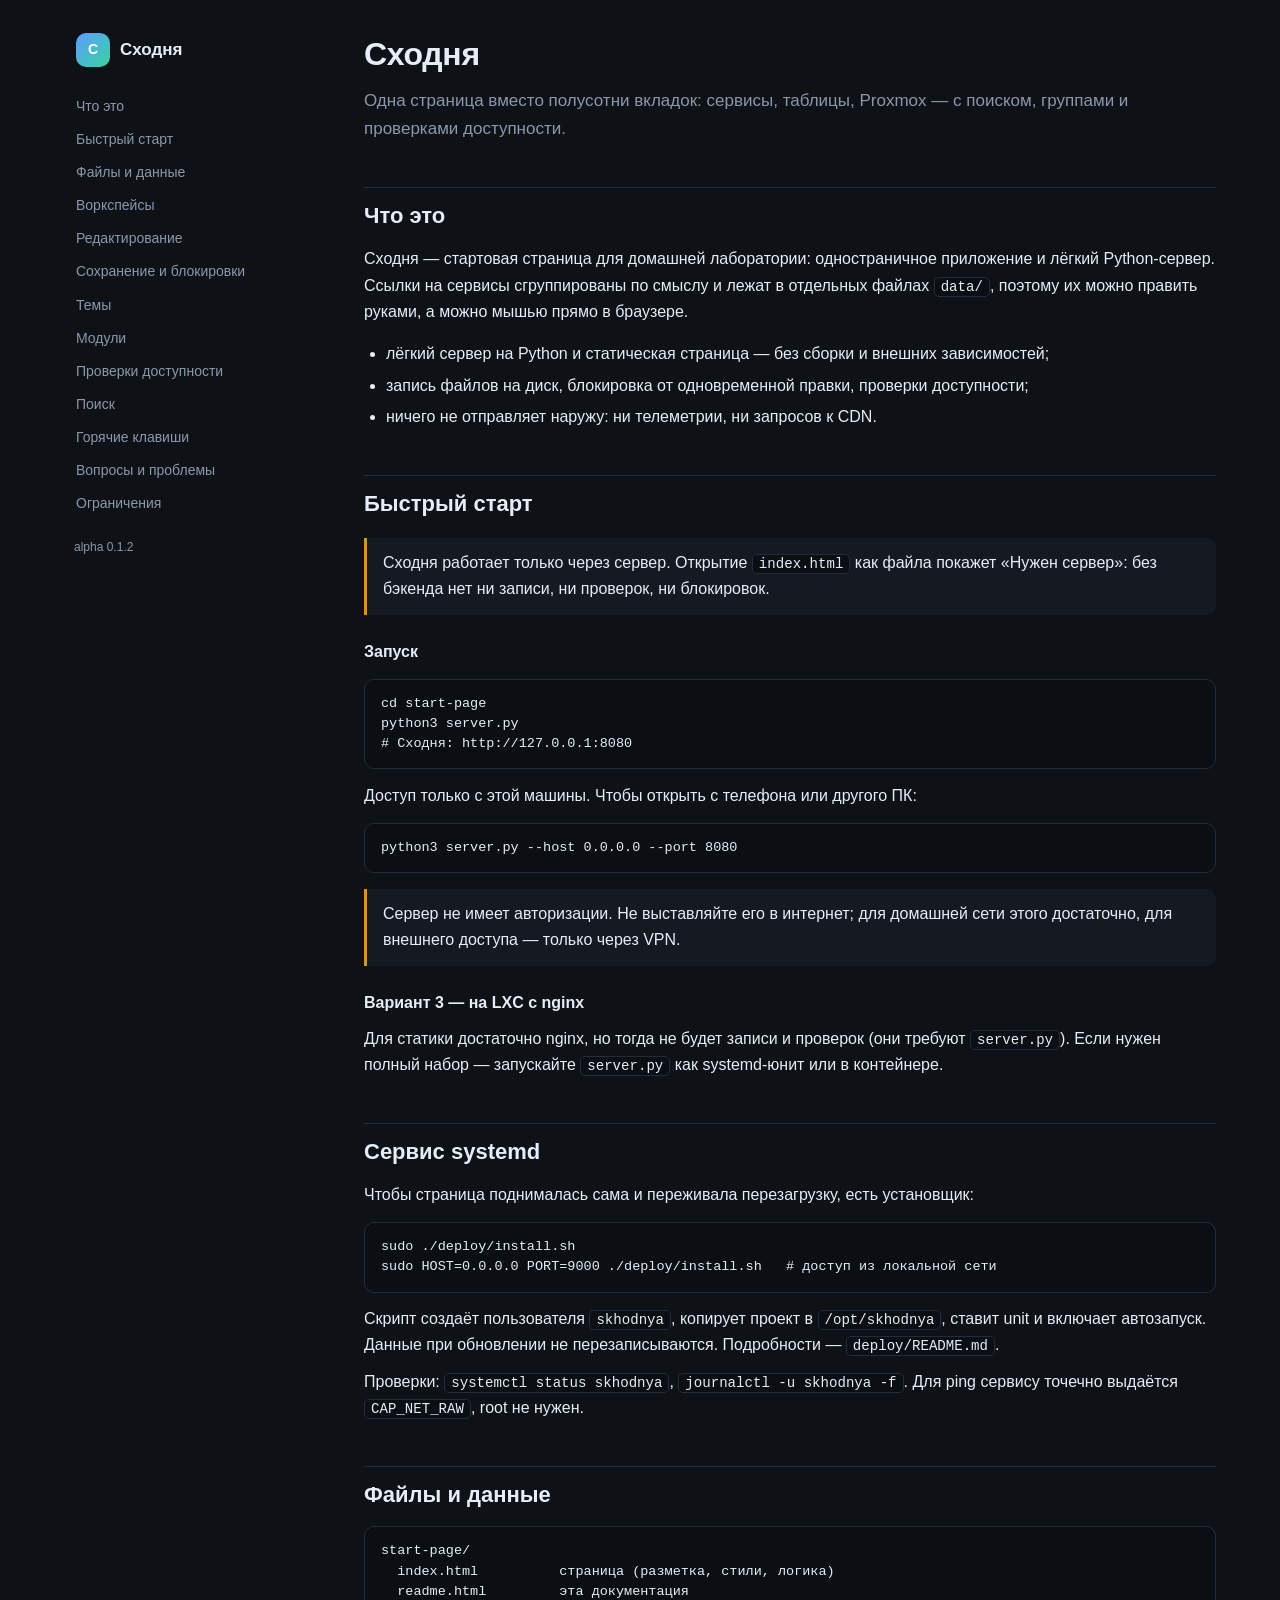
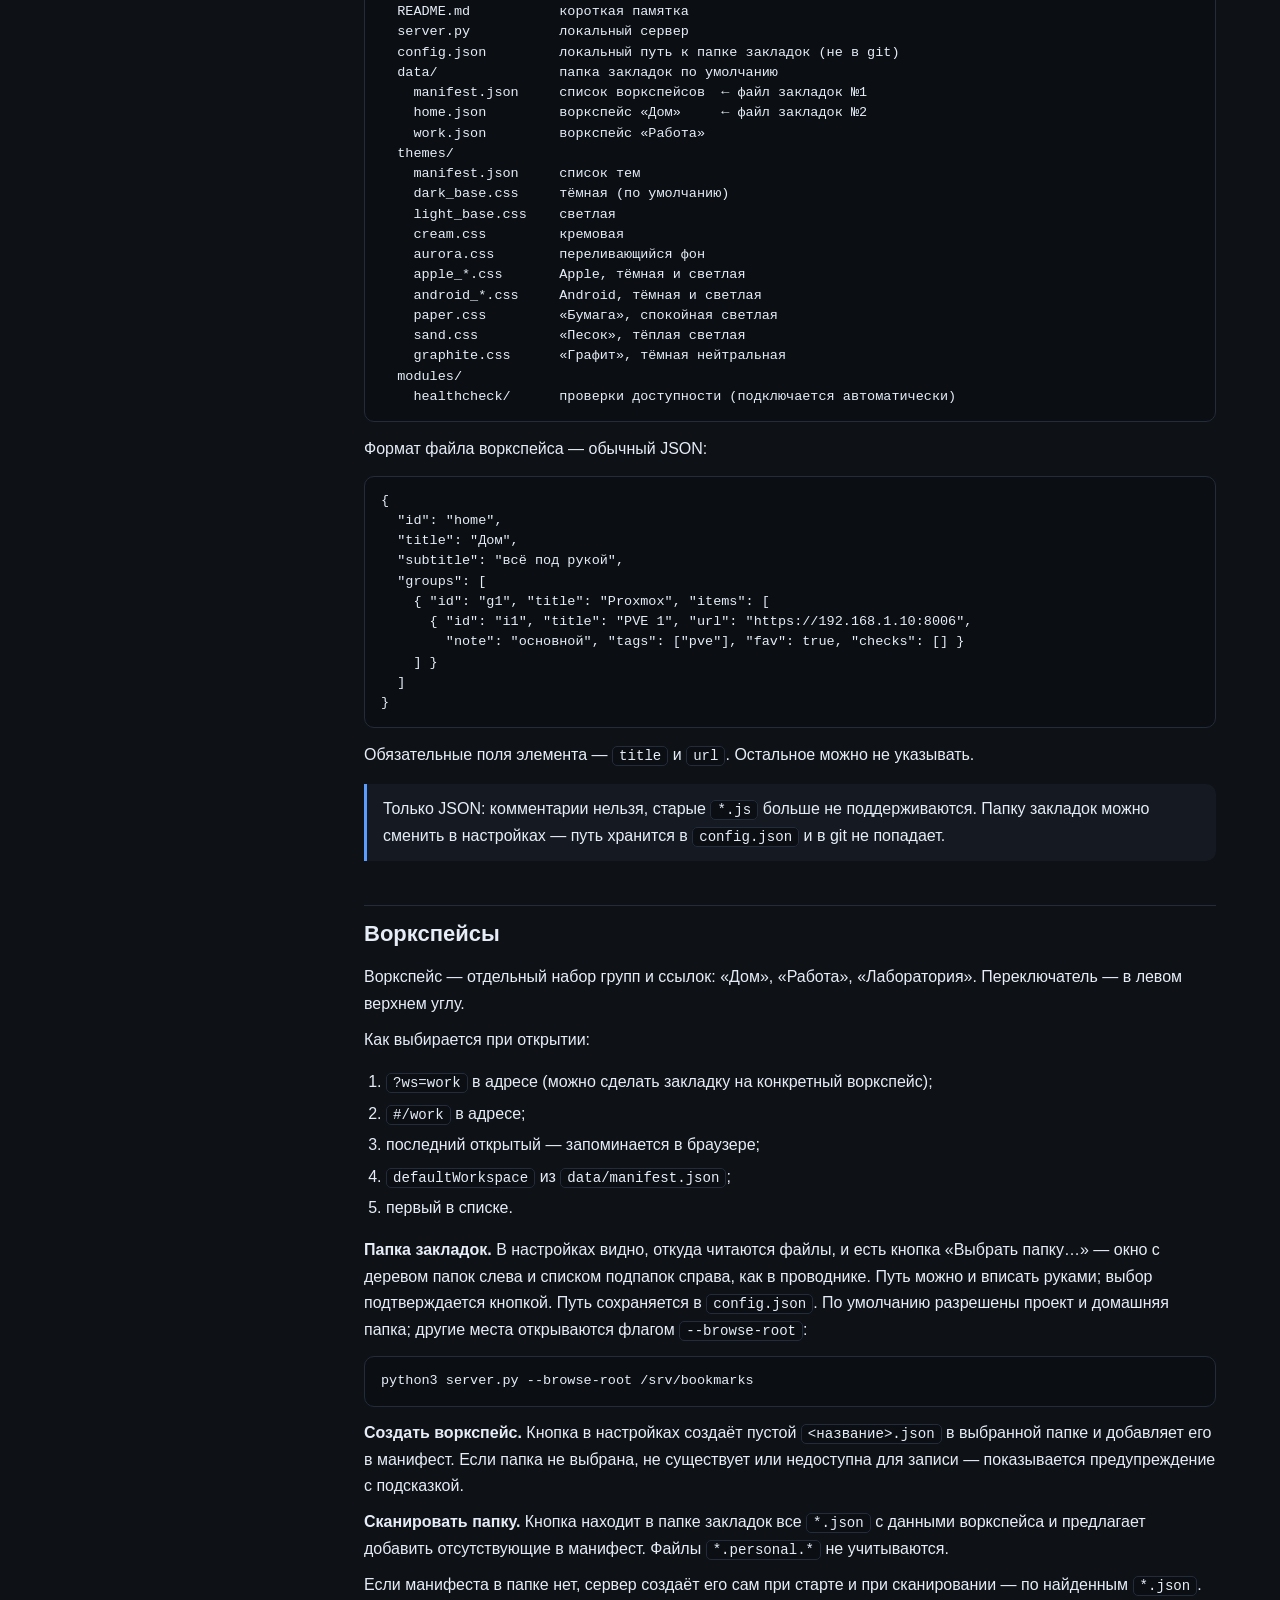
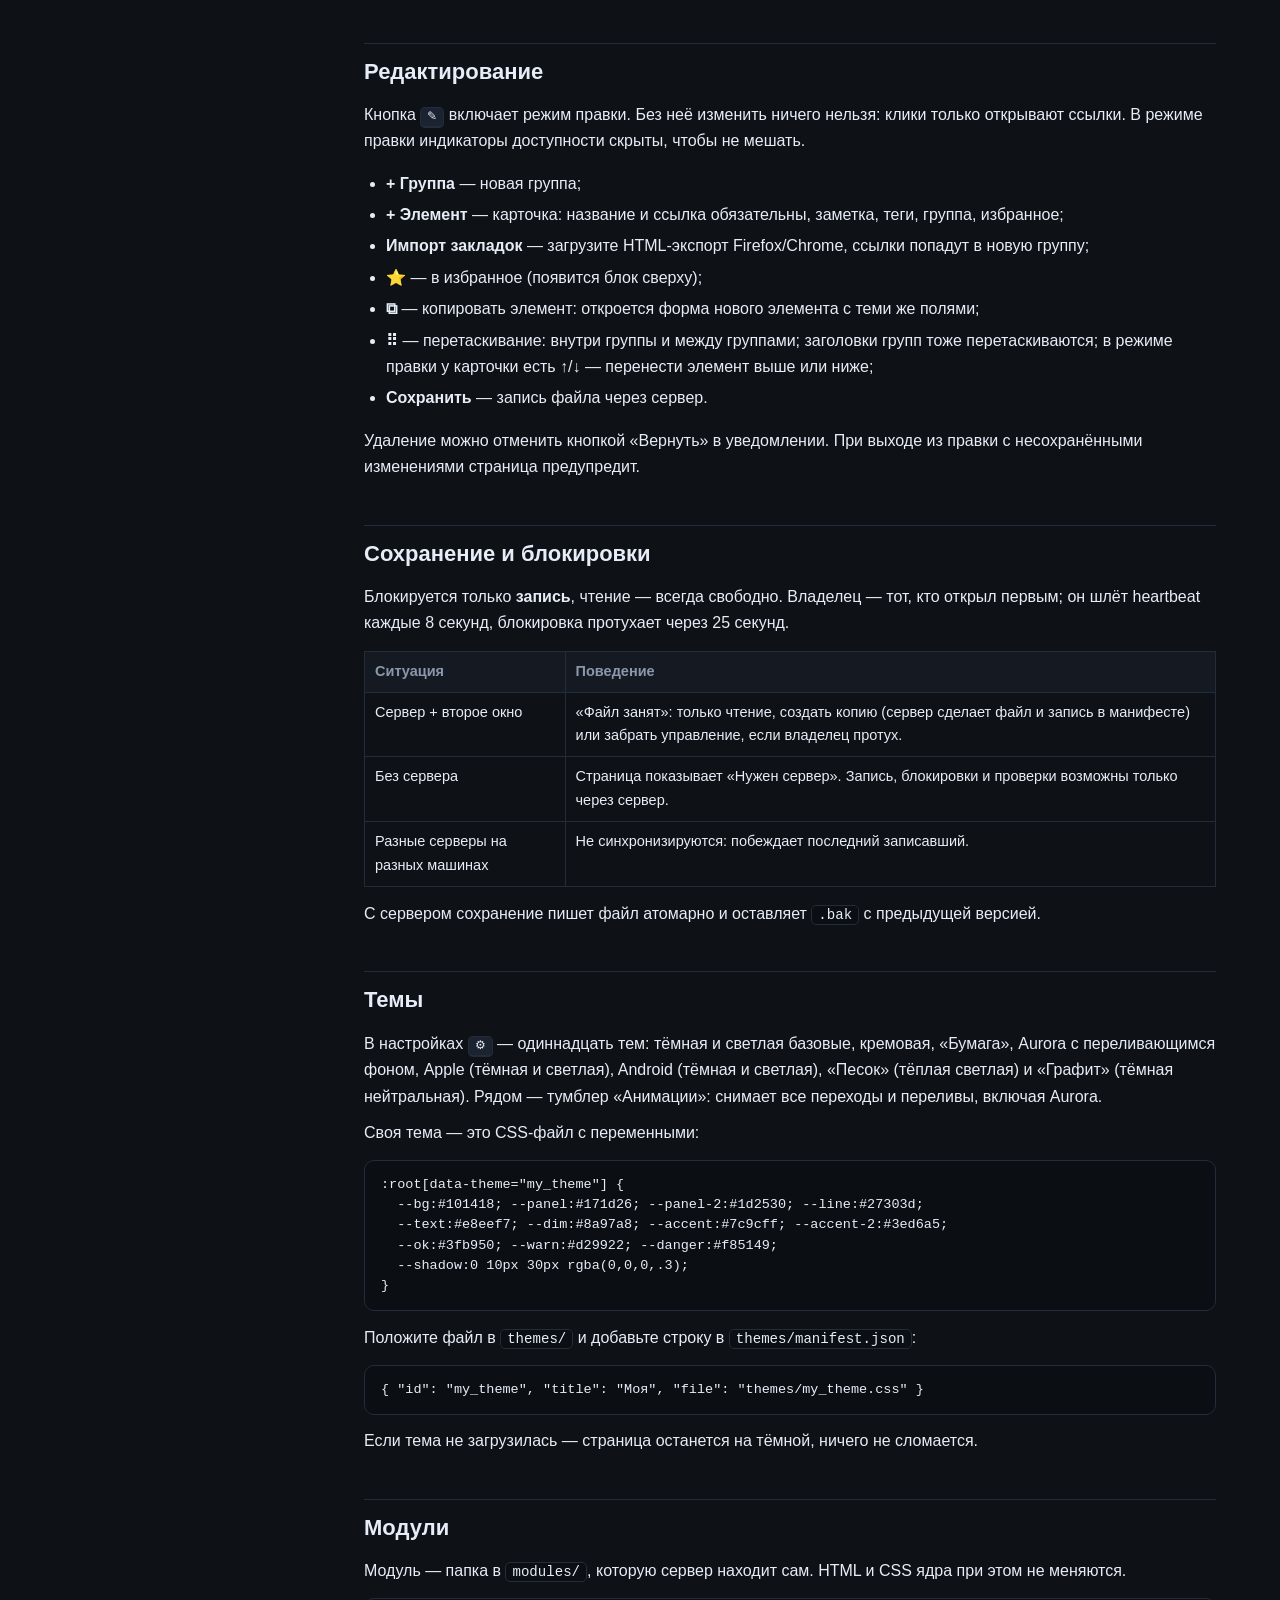
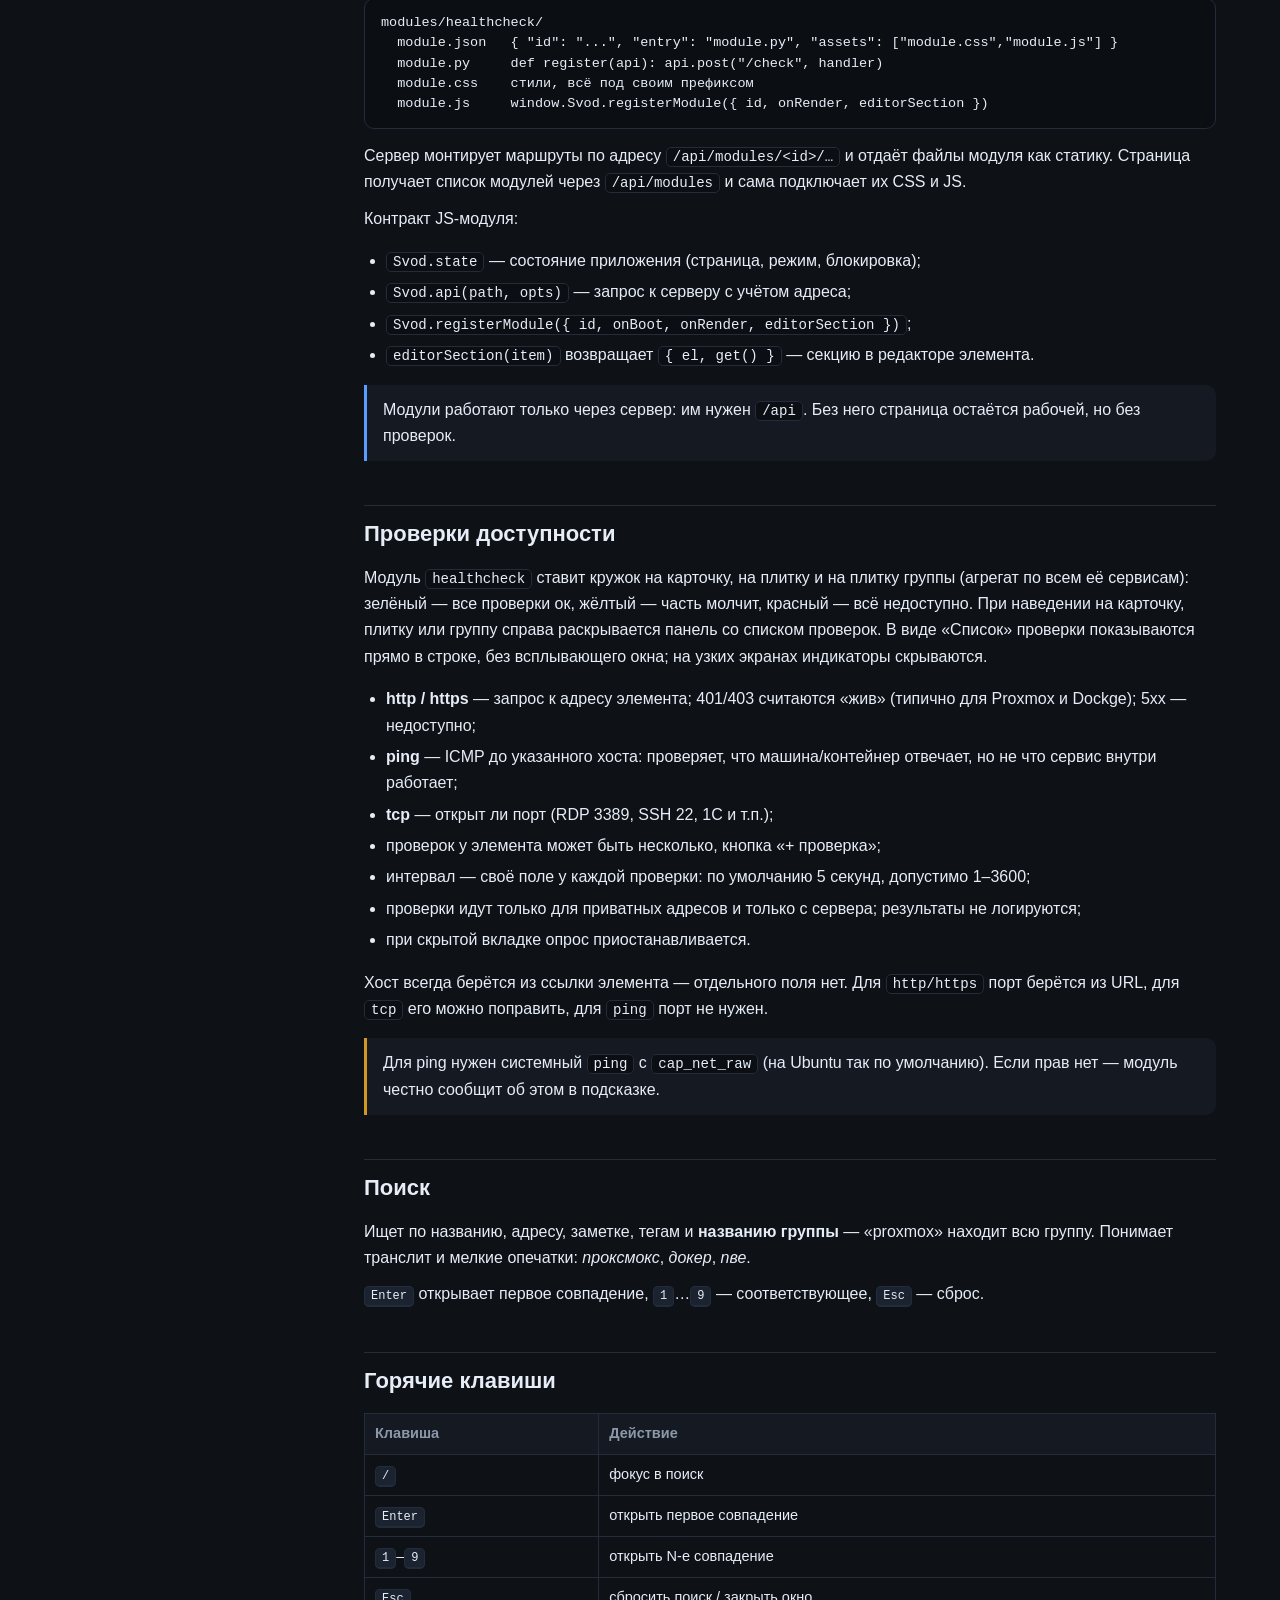
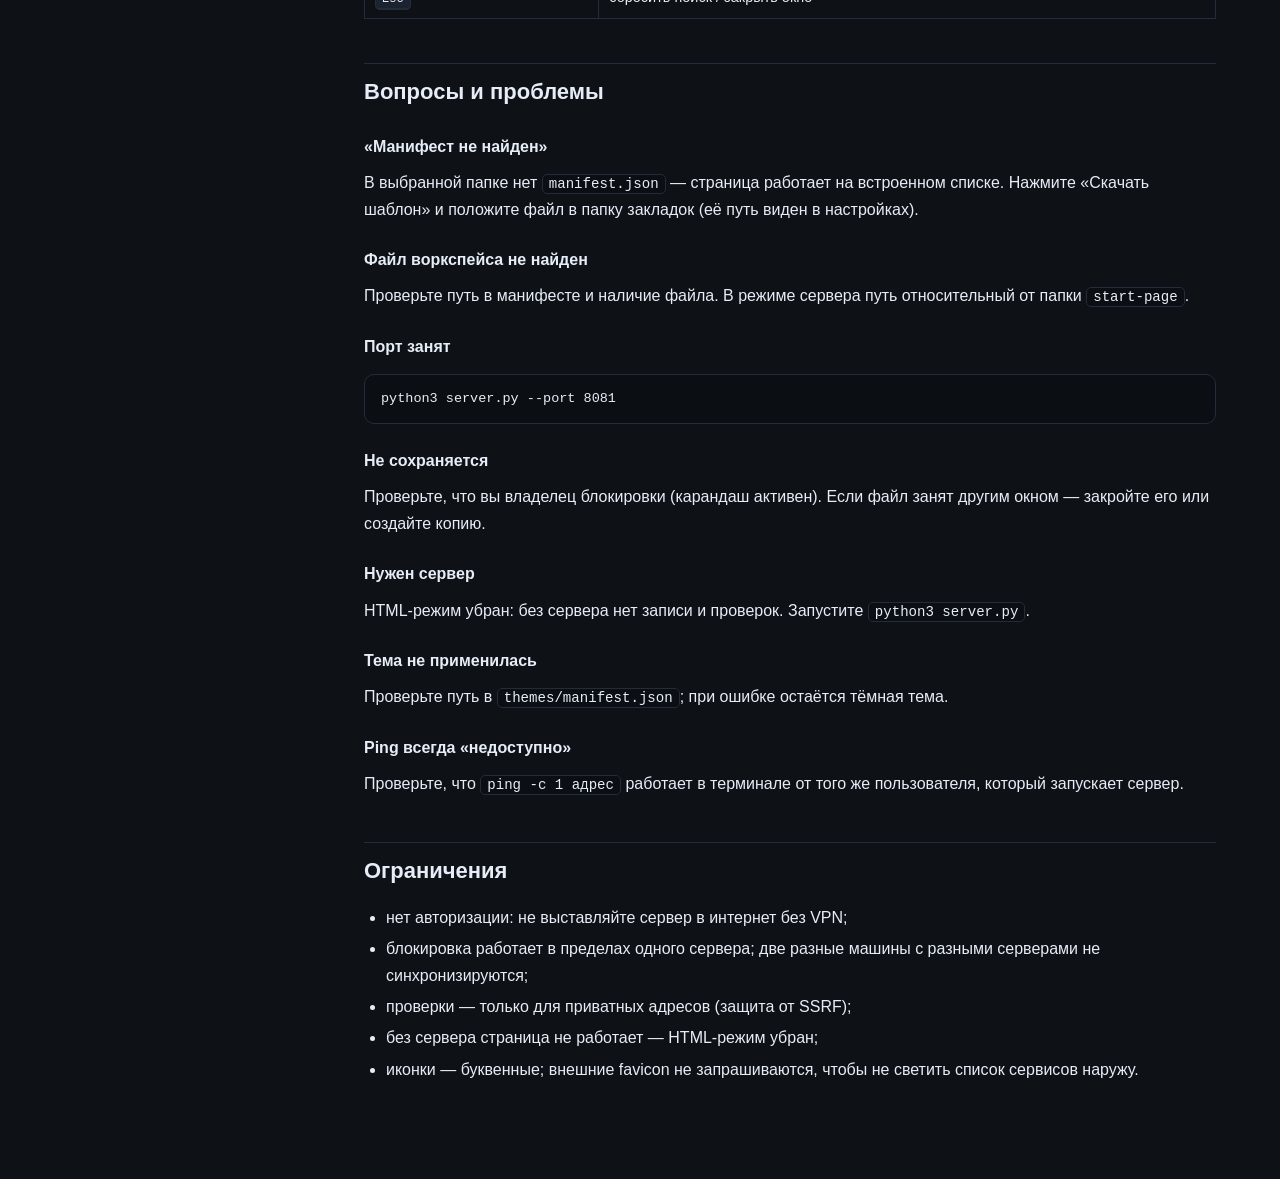
==== commit 729d3ca9: "ui: дерево папок, строки статусов в списке и комментарии в плитках" ====
--- a/readme.html
+++ b/readme.html
@@ -70,7 +70,7 @@
   <a href="#keys">Горячие клавиши</a>
   <a href="#faq">Вопросы и проблемы</a>
   <a href="#limits">Ограничения</a>
-  <div class="ver">alpha 0.1.1</div>
+  <div class="ver">alpha 0.1.2</div>
 </nav>
 
 <main>
@@ -153,11 +153,11 @@
   <li><code>defaultWorkspace</code> из <code>data/manifest.json</code>;</li>
   <li>первый в списке.</li>
 </ol>
-<p><b>Папка закладок.</b> В настройках видно, откуда читаются файлы, и есть кнопка «Выбрать папку…» — серверный браузер папок. Путь сохраняется в <code>config.json</code>. По умолчанию разрешены проект и домашняя папка; другие места открываются флагом <code>--browse-root</code>:</p>
+<p><b>Папка закладок.</b> В настройках видно, откуда читаются файлы, и есть кнопка «Выбрать папку…» — окно с деревом папок слева и списком подпапок справа, как в проводнике. Путь можно и вписать руками; выбор подтверждается кнопкой. Путь сохраняется в <code>config.json</code>. По умолчанию разрешены проект и домашняя папка; другие места открываются флагом <code>--browse-root</code>:</p>
 <pre><code>python3 server.py --browse-root /srv/bookmarks</code></pre>
 <p><b>Создать воркспейс.</b> Кнопка в настройках создаёт пустой <code>&lt;название&gt;.json</code> в выбранной папке и добавляет его в манифест. Если папка не выбрана, не существует или недоступна для записи — показывается предупреждение с подсказкой.</p>
 <p><b>Сканировать папку.</b> Кнопка находит в папке закладок все <code>*.json</code> с данными воркспейса и предлагает добавить отсутствующие в манифест. Файлы <code>*.personal.*</code> не учитываются.</p>
-<p>Если манифеста в папке нет, сервер создаёт его сам при старте и при сканировании — по найденным <code>*.json</code>. Путь можно вписать руками в поле или выбрать в списке папок, который открывается кнопкой «…».</p>
+<p>Если манифеста в папке нет, сервер создаёт его сам при старте и при сканировании — по найденным <code>*.json</code>.</p>
 
 <h2 id="edit">Редактирование</h2>
 <p>Кнопка <kbd>✎</kbd> включает режим правки. Без неё изменить ничего нельзя: клики только открывают ссылки. В режиме правки индикаторы доступности скрыты, чтобы не мешать.</p>
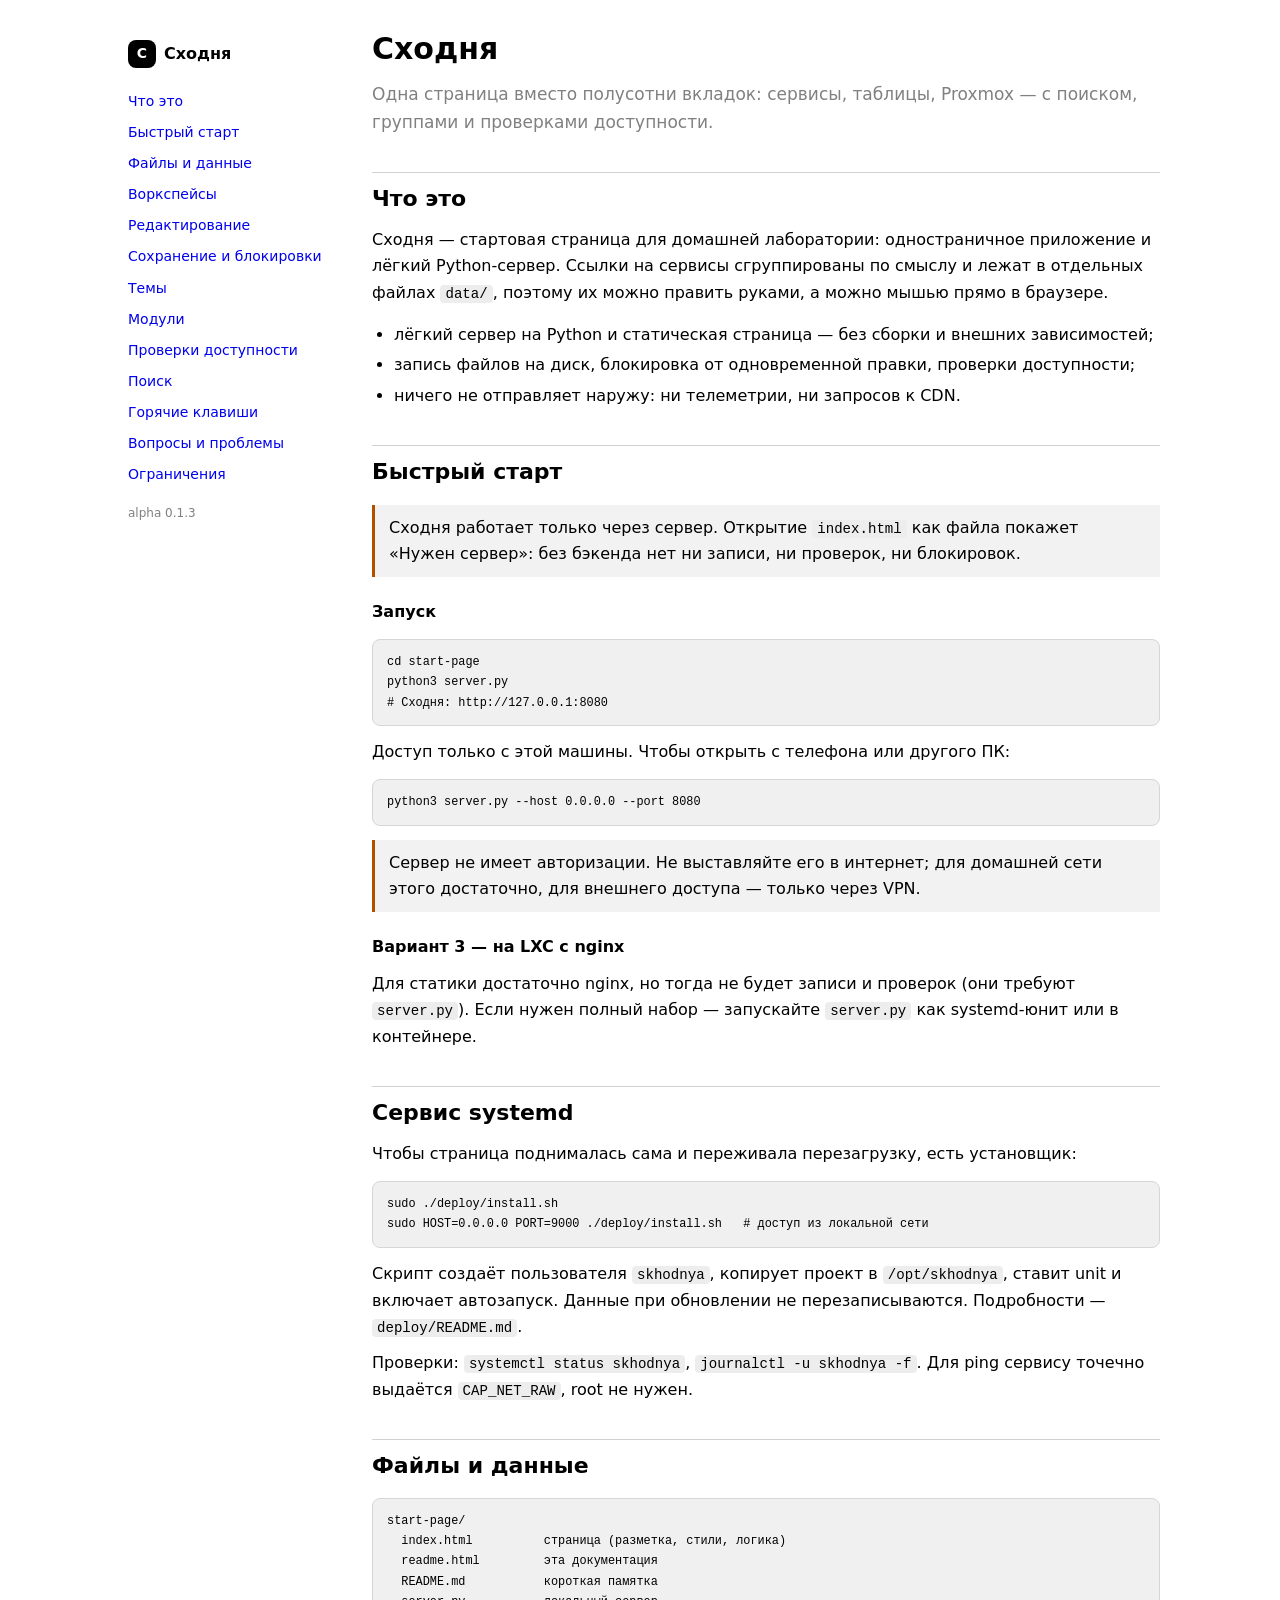
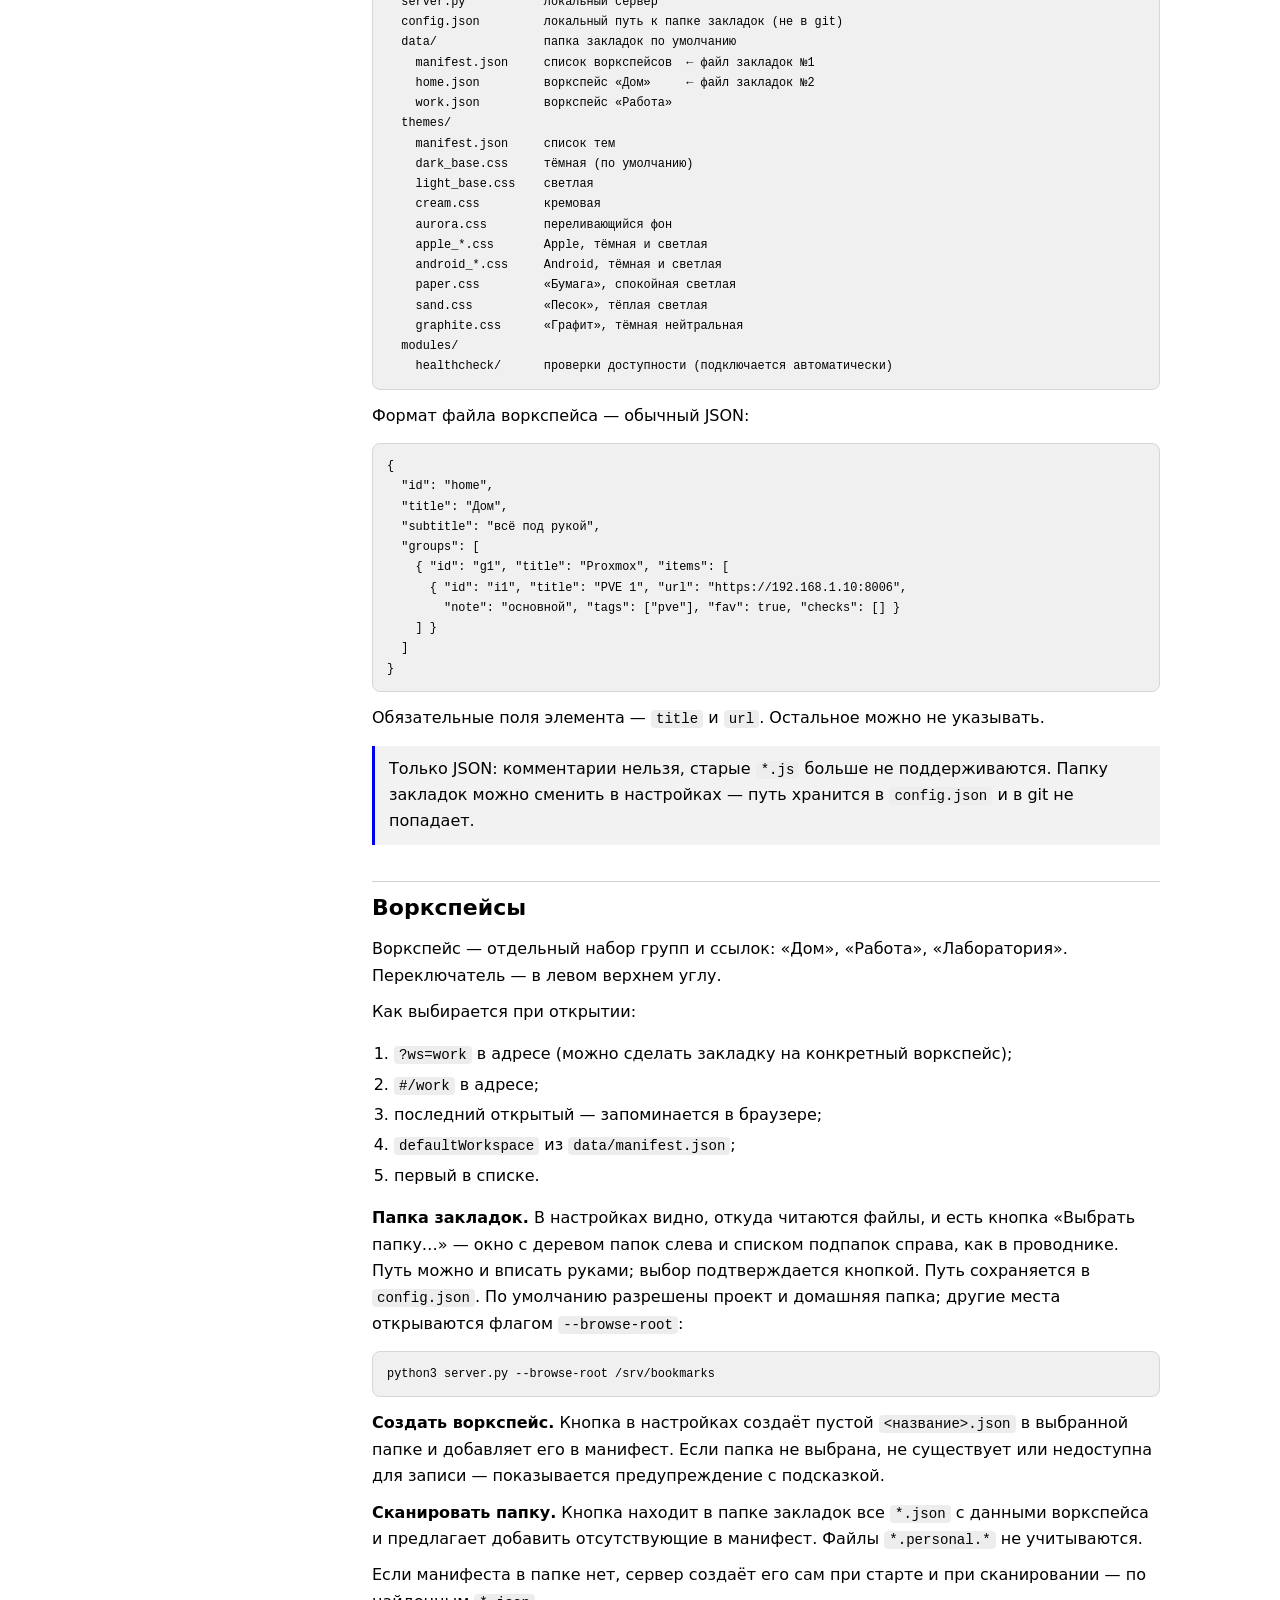
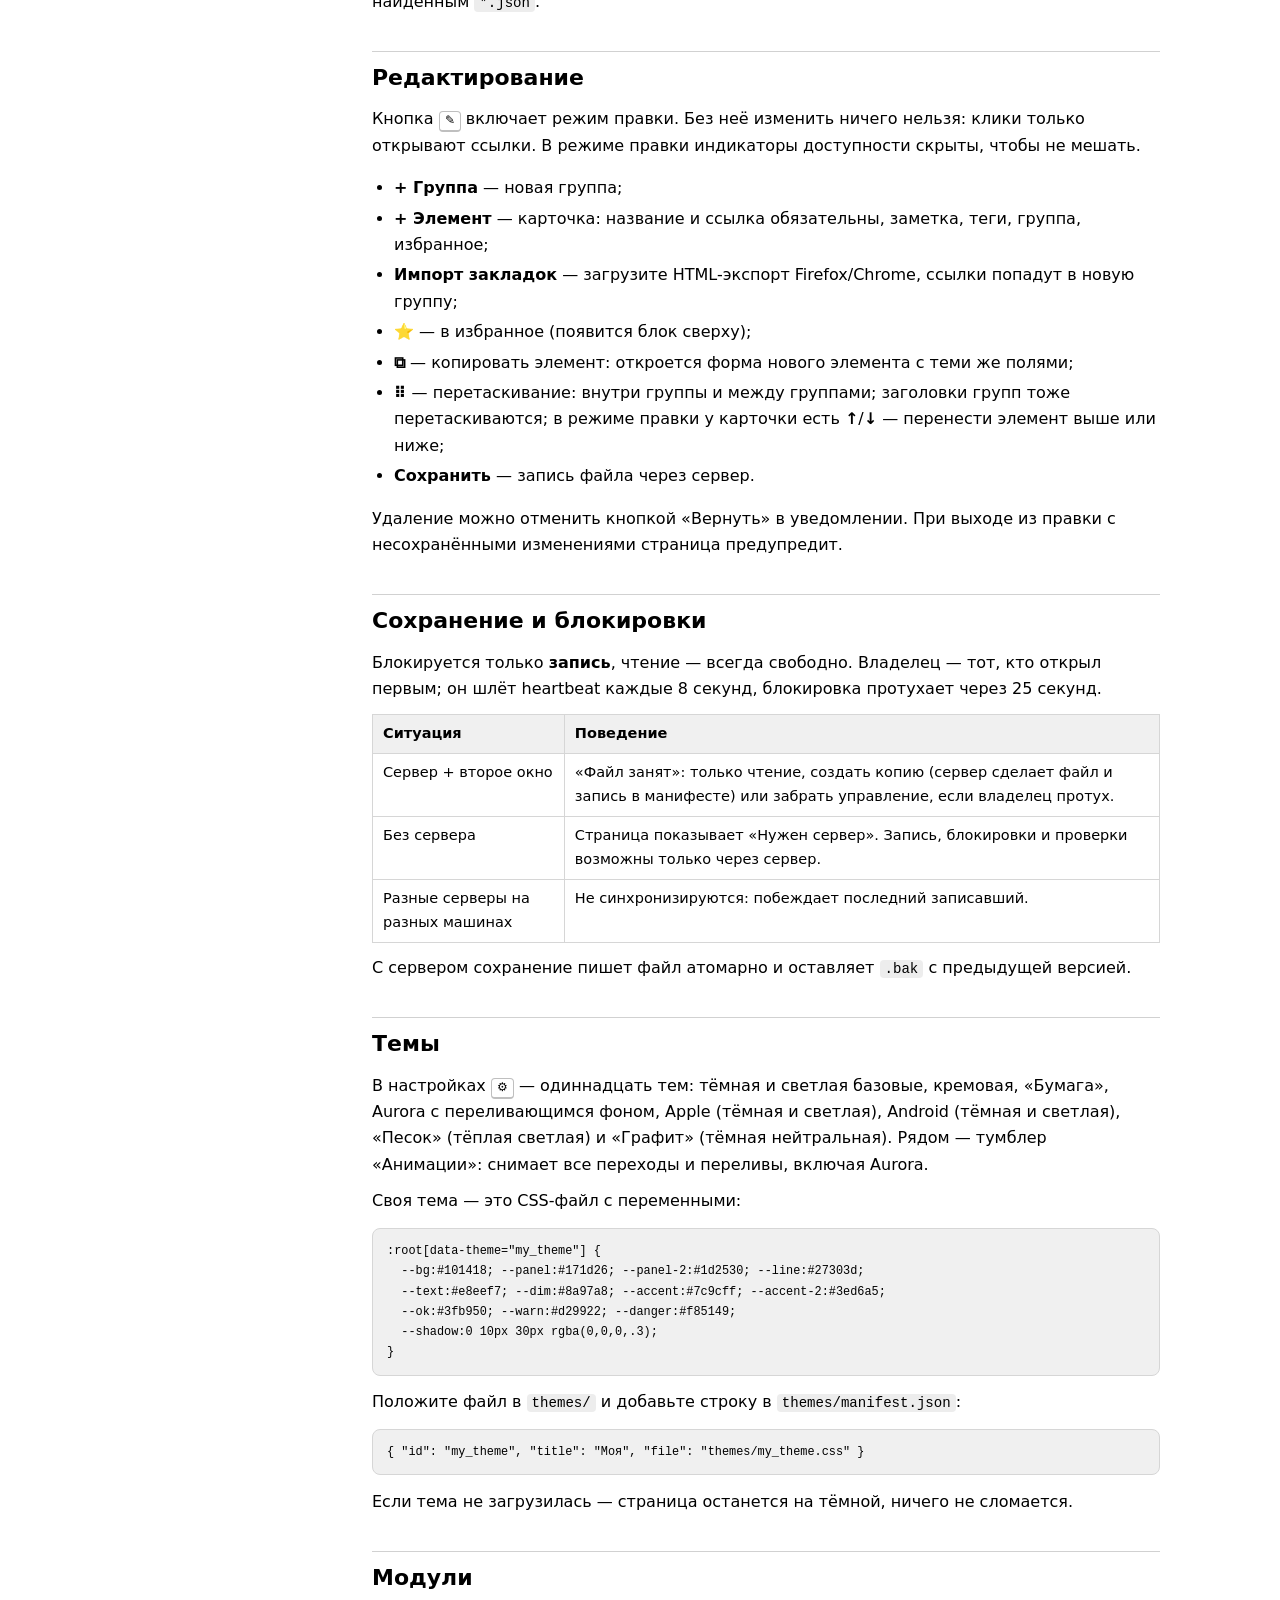
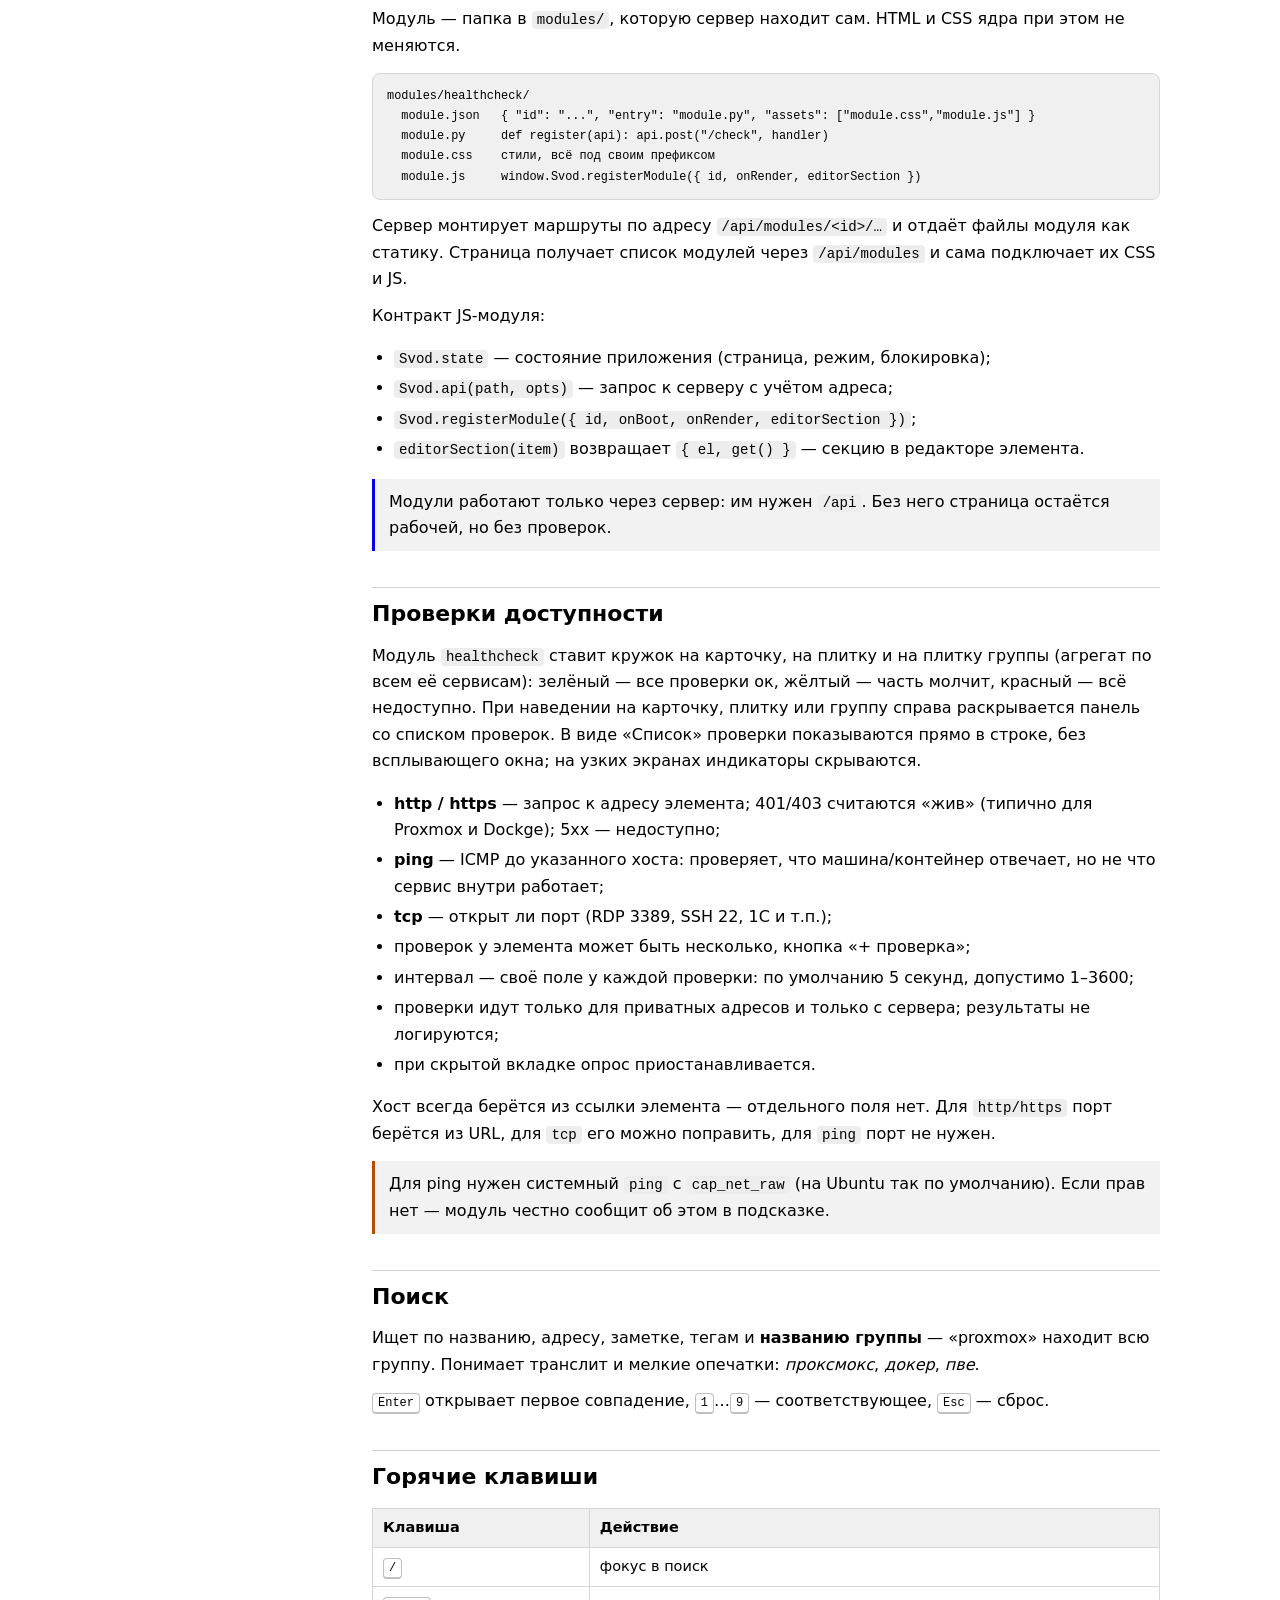
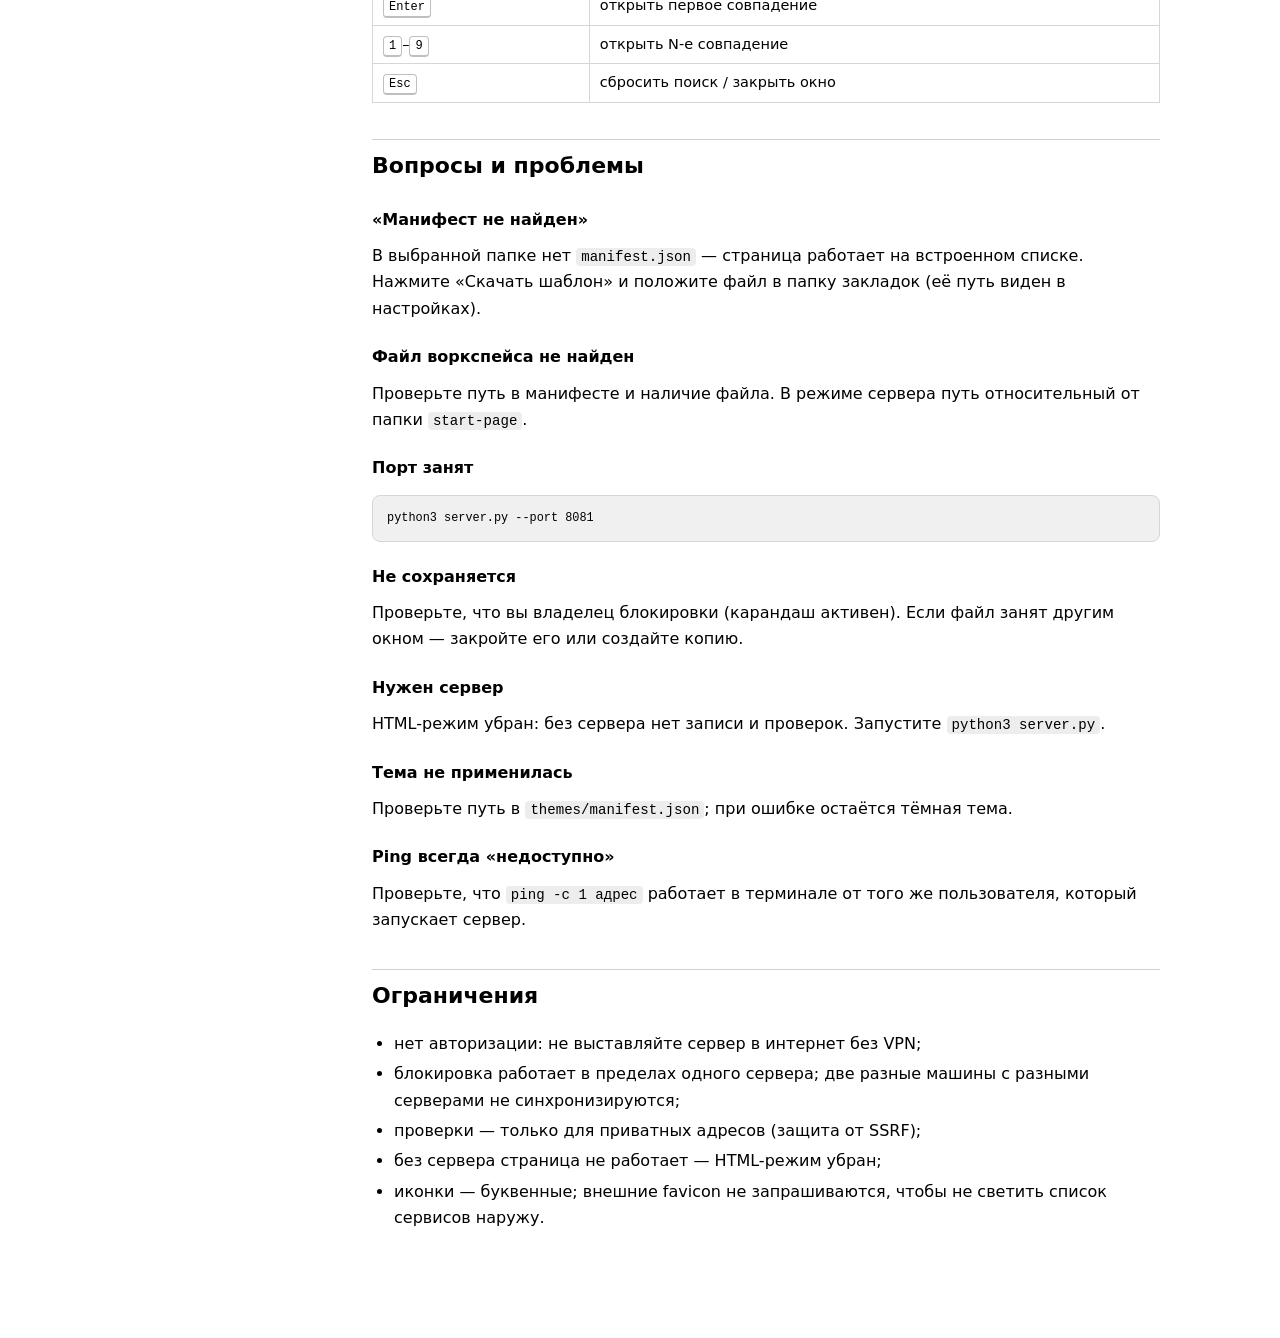
==== commit f843c86c: "ui: тематический выбор воркспейса, группа плитками и строка статусов" ====
--- a/readme.html
+++ b/readme.html
@@ -5,51 +5,53 @@
 <meta name="viewport" content="width=device-width, initial-scale=1">
 <title>Сходня — документация</title>
 <style>
-  :root{
-    --bg:#0e1116; --panel:#151a22; --panel2:#1b2230; --line:#232c3b;
-    --text:#e6edf7; --dim:#8b98ab; --accent:#5b9dff; --accent2:#39d3a0;
-    --code:#0b0f14;
-    --font:-apple-system,BlinkMacSystemFont,"Segoe UI",Roboto,Ubuntu,"Helvetica Neue",sans-serif;
-    --mono:ui-monospace,SFMono-Regular,Menlo,Consolas,monospace;
+  :root { color-scheme: light dark; }
+  * { box-sizing: border-box; }
+  html { scroll-behavior: smooth; }
+  body {
+    margin: 0 auto; max-width: 1080px; padding: 24px 20px 60px;
+    font: 16px/1.65 system-ui, -apple-system, "Segoe UI", Roboto, Ubuntu, sans-serif;
+    color: CanvasText; background: Canvas;
   }
-  *{box-sizing:border-box}
-  html{scroll-behavior:smooth}
-  body{margin:0;background:var(--bg);color:var(--text);font:16px/1.65 var(--font)}
-  .layout{display:grid;grid-template-columns:260px minmax(0,1fr);max-width:1200px;margin:0 auto;gap:40px;padding:0 24px 80px}
-  nav{position:sticky;top:0;align-self:start;max-height:100vh;overflow:auto;padding:28px 0 40px}
-  nav .brand{display:flex;align-items:center;gap:10px;margin-bottom:18px;text-decoration:none;color:var(--text)}
-  nav .logo{width:34px;height:34px;border-radius:10px;display:grid;place-items:center;font-weight:800;color:#fff;
-    background:linear-gradient(135deg,var(--accent),var(--accent2))}
-  nav .brand b{font-size:17px}
-  nav a{display:block;color:var(--dim);text-decoration:none;font-size:14px;padding:5px 10px;border-radius:8px;border-left:2px solid transparent}
-  nav a:hover{color:var(--text);background:var(--panel)}
-  nav a.sub{padding-left:22px;font-size:13px}
-  nav .ver{font-size:12px;color:var(--dim);margin-top:18px;padding-left:10px}
-  main{padding-top:28px;min-width:0}
-  h1{font-size:32px;margin:0 0 6px;letter-spacing:-.3px}
-  .lead{color:var(--dim);margin:0 0 28px;font-size:17px}
-  h2{font-size:22px;margin:44px 0 12px;padding-top:10px;border-top:1px solid var(--line)}
-  h3{font-size:16px;margin:24px 0 8px}
-  p{margin:10px 0}
-  a{color:var(--accent)}
-  code{font-family:var(--mono);font-size:.88em;background:var(--code);border:1px solid var(--line);border-radius:5px;padding:1px 6px}
-  pre{background:var(--code);border:1px solid var(--line);border-radius:10px;padding:14px 16px;overflow:auto;font-size:13.5px;line-height:1.5}
-  pre code{background:none;border:0;padding:0;font-size:13.5px}
-  ul,ol{padding-left:22px}
-  li{margin:5px 0}
-  table{border-collapse:collapse;width:100%;margin:14px 0;font-size:14.5px}
-  th,td{border:1px solid var(--line);padding:8px 10px;text-align:left;vertical-align:top}
-  th{background:var(--panel);color:var(--dim);font-weight:600}
-  .note{border-left:3px solid var(--accent);background:var(--panel);padding:12px 16px;border-radius:0 10px 10px 0;margin:16px 0}
-  .warn{border-left-color:#d29922}
-  .bad{border-left-color:#f85149}
-  kbd{font:12px/1 var(--mono);border:1px solid var(--line);border-bottom-width:2px;border-radius:5px;padding:2px 6px;background:var(--panel2)}
-  @media (max-width:860px){
-    .layout{grid-template-columns:1fr;gap:0}
-    nav{position:static;max-height:none;border-bottom:1px solid var(--line);padding-bottom:16px}
-    nav a{display:inline-block;border-left:0;border:1px solid var(--line);margin:2px}
-    nav a.sub{display:none}
-    main{padding-top:20px}
+  .layout { display: grid; grid-template-columns: 220px minmax(0, 1fr); gap: 32px; }
+  nav { position: sticky; top: 0; align-self: start; max-height: 100vh; overflow: auto; padding: 12px 0; }
+  nav .brand { display: flex; align-items: center; gap: 8px; margin-bottom: 14px; text-decoration: none; color: inherit; }
+  nav .logo { width: 28px; height: 28px; border-radius: 8px; display: grid; place-items: center;
+    font-weight: 700; background: CanvasText; color: Canvas; }
+  nav .brand b { font-size: 16px; }
+  nav a { display: block; color: LinkText; text-decoration: none; font-size: 14px; padding: 4px 8px; border-radius: 6px; }
+  nav a:hover { background: color-mix(in srgb, CanvasText 8%, Canvas); }
+  nav a.sub { padding-left: 18px; font-size: 13px; }
+  nav .ver { font-size: 12px; color: GrayText; margin-top: 14px; padding-left: 8px; }
+  main { min-width: 0; }
+  h1 { font-size: 30px; margin: 0 0 6px; }
+  .lead { color: GrayText; margin: 0 0 24px; font-size: 17px; }
+  h2 { font-size: 22px; margin: 36px 0 10px; padding-top: 8px;
+    border-top: 1px solid color-mix(in srgb, CanvasText 18%, Canvas); }
+  h3 { font-size: 16px; margin: 22px 0 6px; }
+  p { margin: 10px 0; }
+  a { color: LinkText; }
+  code { font-family: ui-monospace, SFMono-Regular, Menlo, Consolas, monospace; font-size: .88em;
+    background: color-mix(in srgb, CanvasText 7%, Canvas); border-radius: 4px; padding: 1px 5px; }
+  pre { background: color-mix(in srgb, CanvasText 6%, Canvas); border: 1px solid color-mix(in srgb, CanvasText 16%, Canvas);
+    border-radius: 8px; padding: 12px 14px; overflow: auto; font-size: 13.5px; line-height: 1.5; }
+  pre code { background: none; padding: 0; }
+  ul, ol { padding-left: 22px; }
+  li { margin: 4px 0; }
+  table { border-collapse: collapse; width: 100%; margin: 12px 0; font-size: 14.5px; }
+  th, td { border: 1px solid color-mix(in srgb, CanvasText 16%, Canvas); padding: 7px 10px; text-align: left; vertical-align: top; }
+  th { background: color-mix(in srgb, CanvasText 6%, Canvas); }
+  .note { border-left: 3px solid LinkText; background: color-mix(in srgb, CanvasText 5%, Canvas);
+    padding: 10px 14px; margin: 14px 0; }
+  .warn { border-left-color: #b25000; }
+  .bad { border-left-color: #b42318; }
+  kbd { font: 12px/1 ui-monospace, monospace; border: 1px solid color-mix(in srgb, CanvasText 25%, Canvas);
+    border-bottom-width: 2px; border-radius: 4px; padding: 2px 5px; }
+  @media (max-width: 860px) {
+    .layout { grid-template-columns: 1fr; gap: 0; }
+    nav { position: static; max-height: none; border-bottom: 1px solid color-mix(in srgb, CanvasText 16%, Canvas); padding-bottom: 12px; }
+    nav a { display: inline-block; margin: 2px; }
+    nav a.sub { display: none; }
   }
 </style>
 </head>
@@ -70,7 +72,7 @@
   <a href="#keys">Горячие клавиши</a>
   <a href="#faq">Вопросы и проблемы</a>
   <a href="#limits">Ограничения</a>
-  <div class="ver">alpha 0.1.2</div>
+  <div class="ver">alpha 0.1.3</div>
 </nav>
 
 <main>
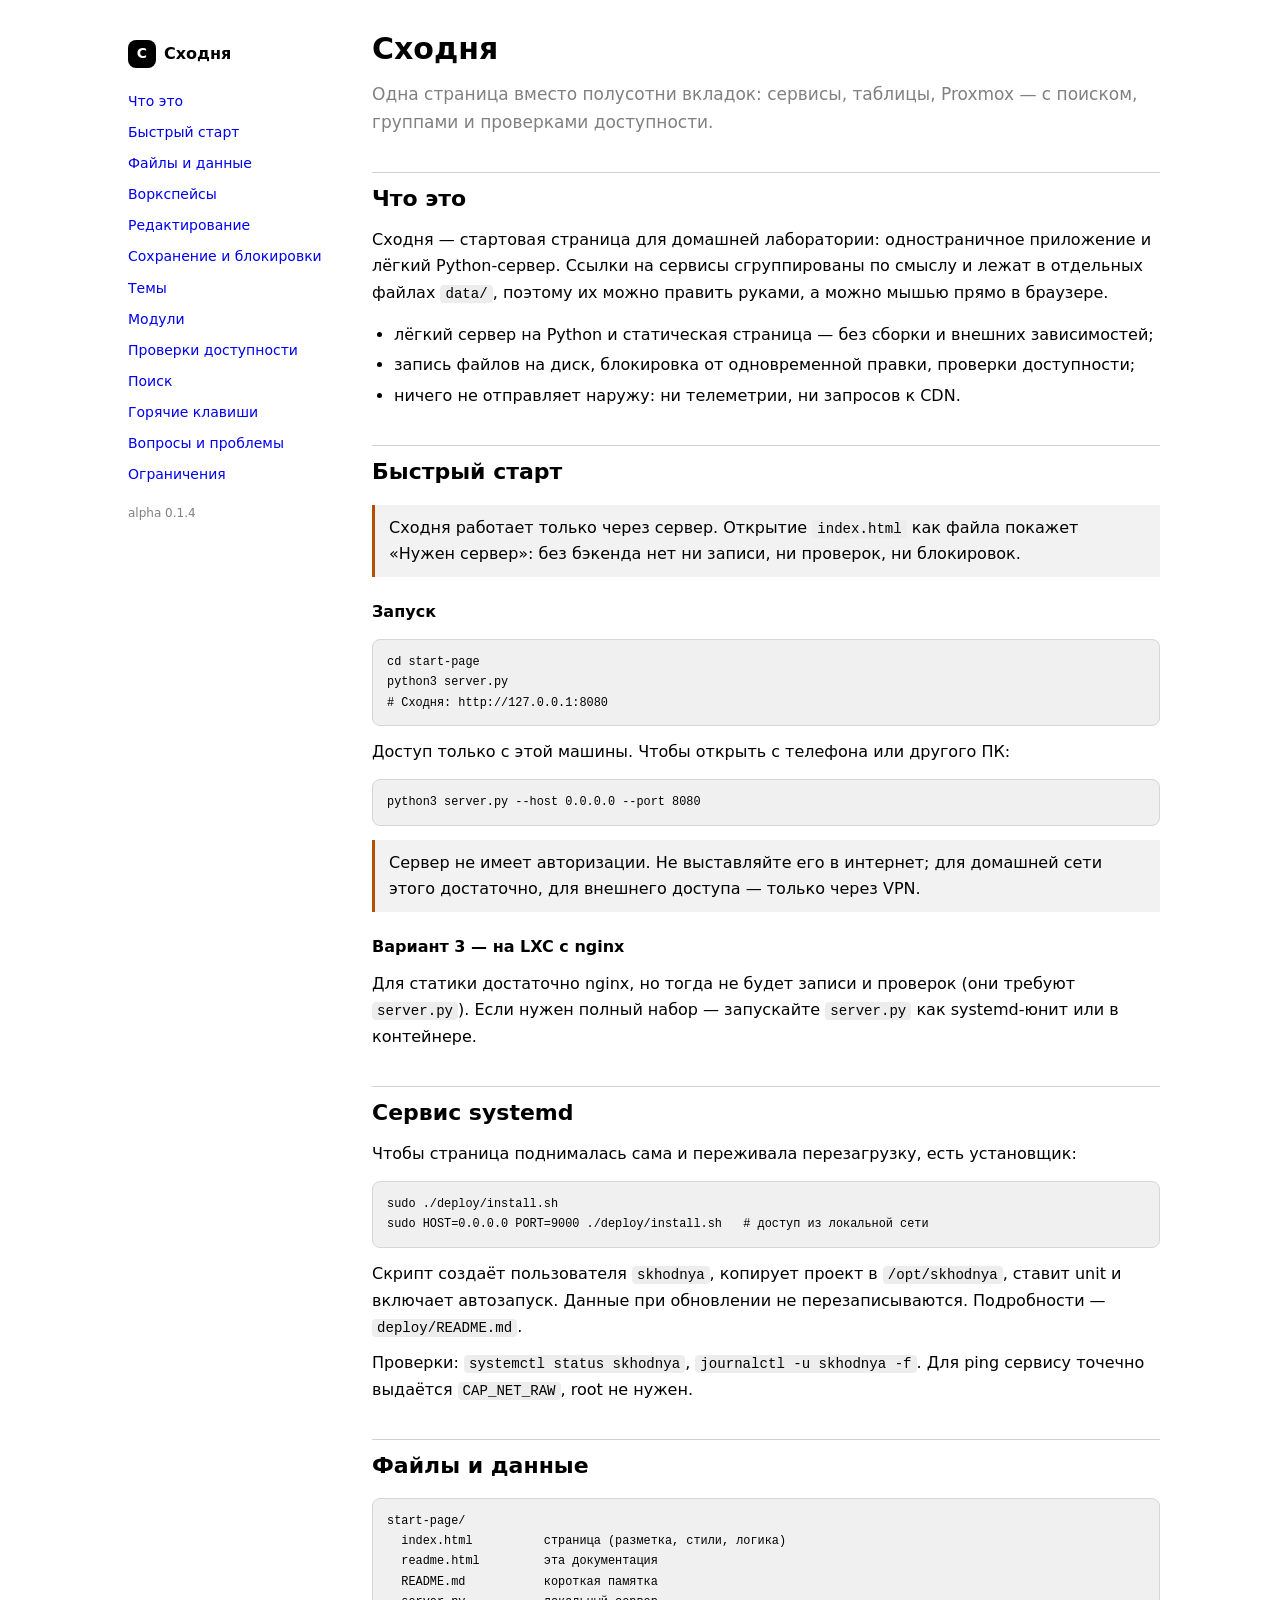
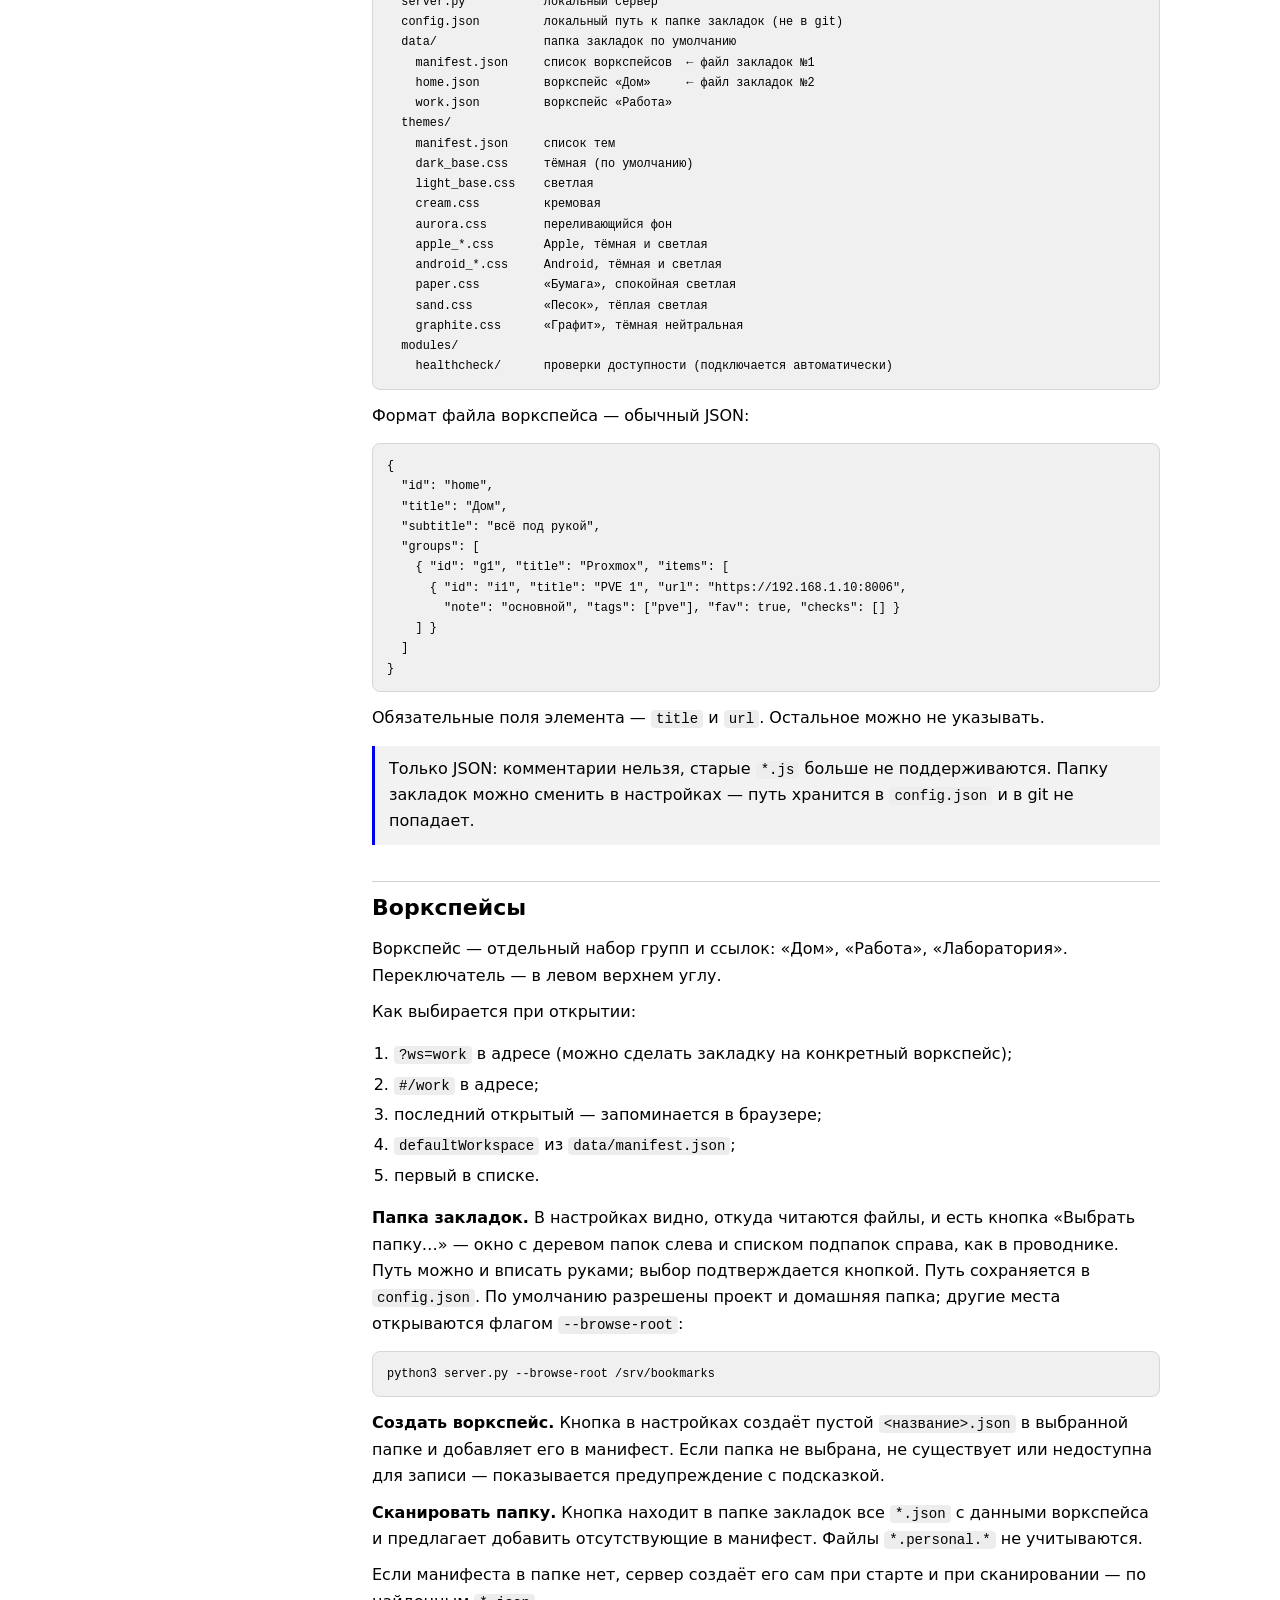
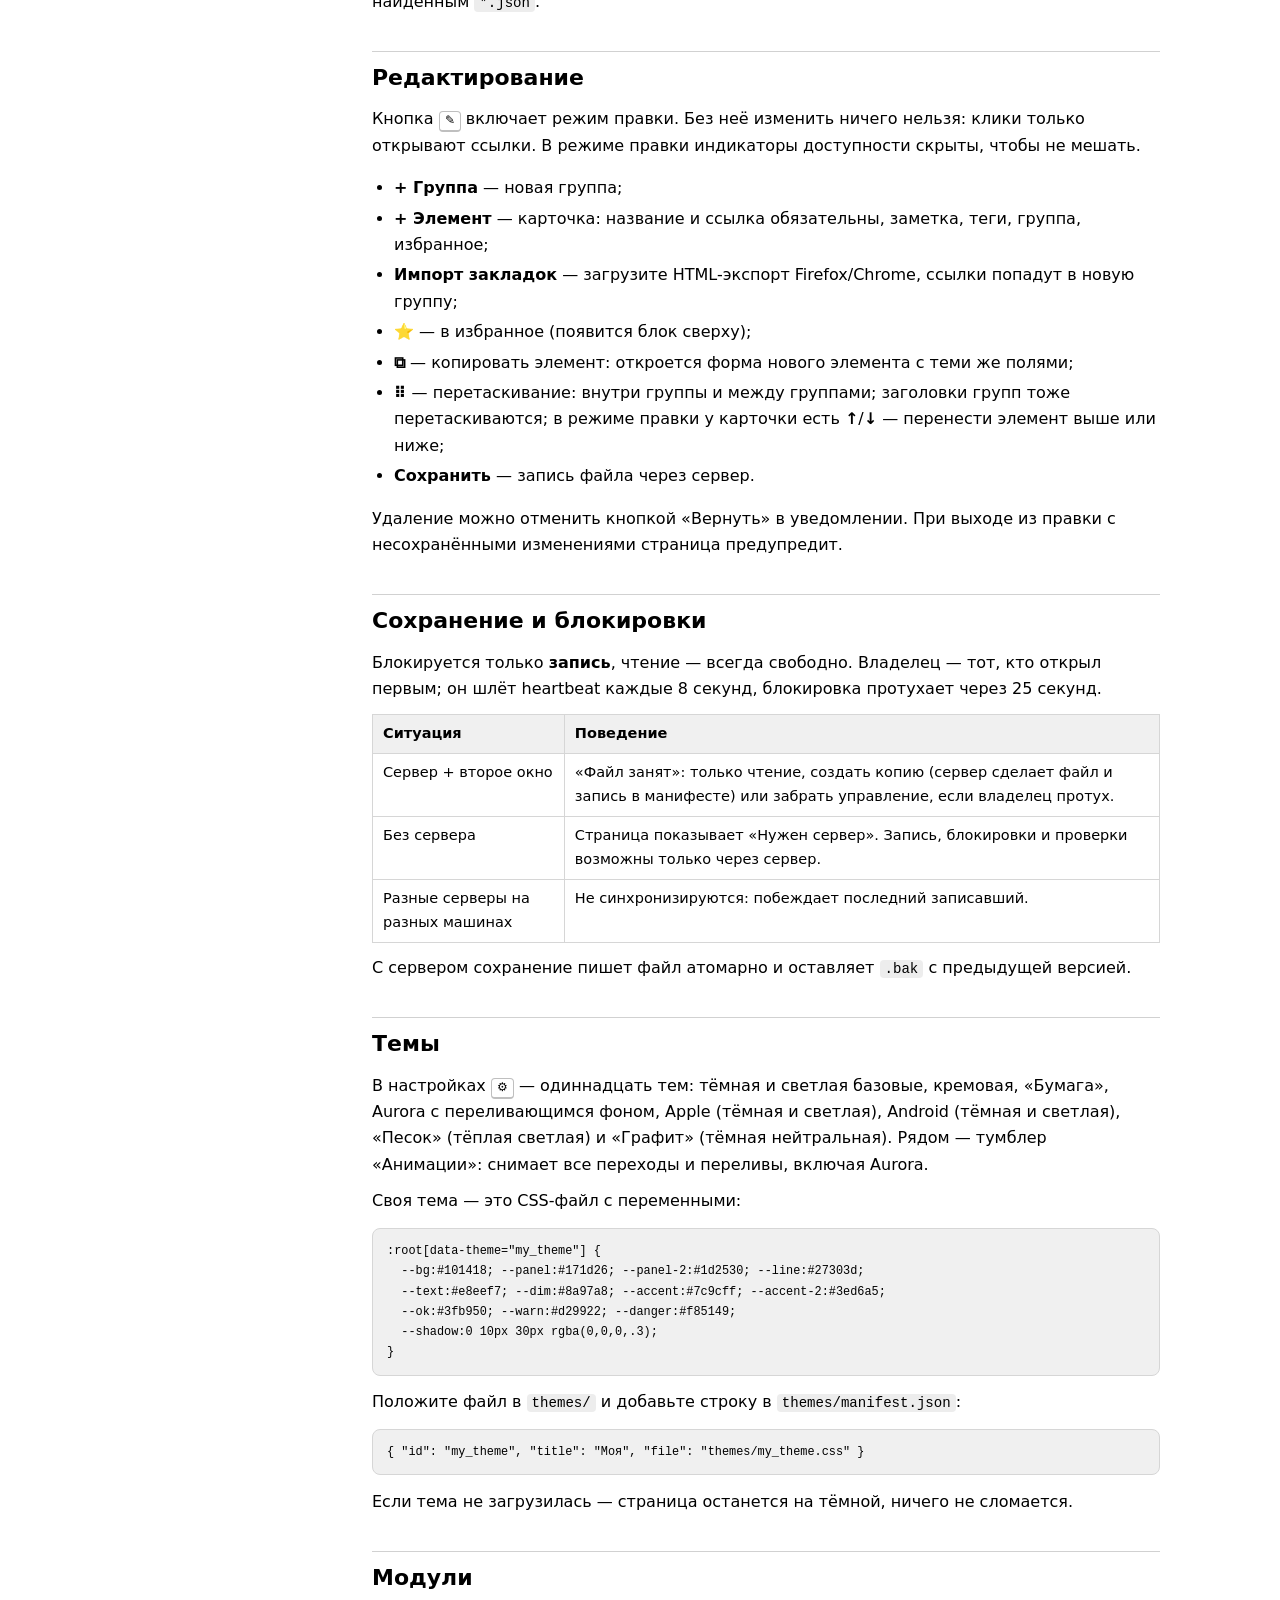
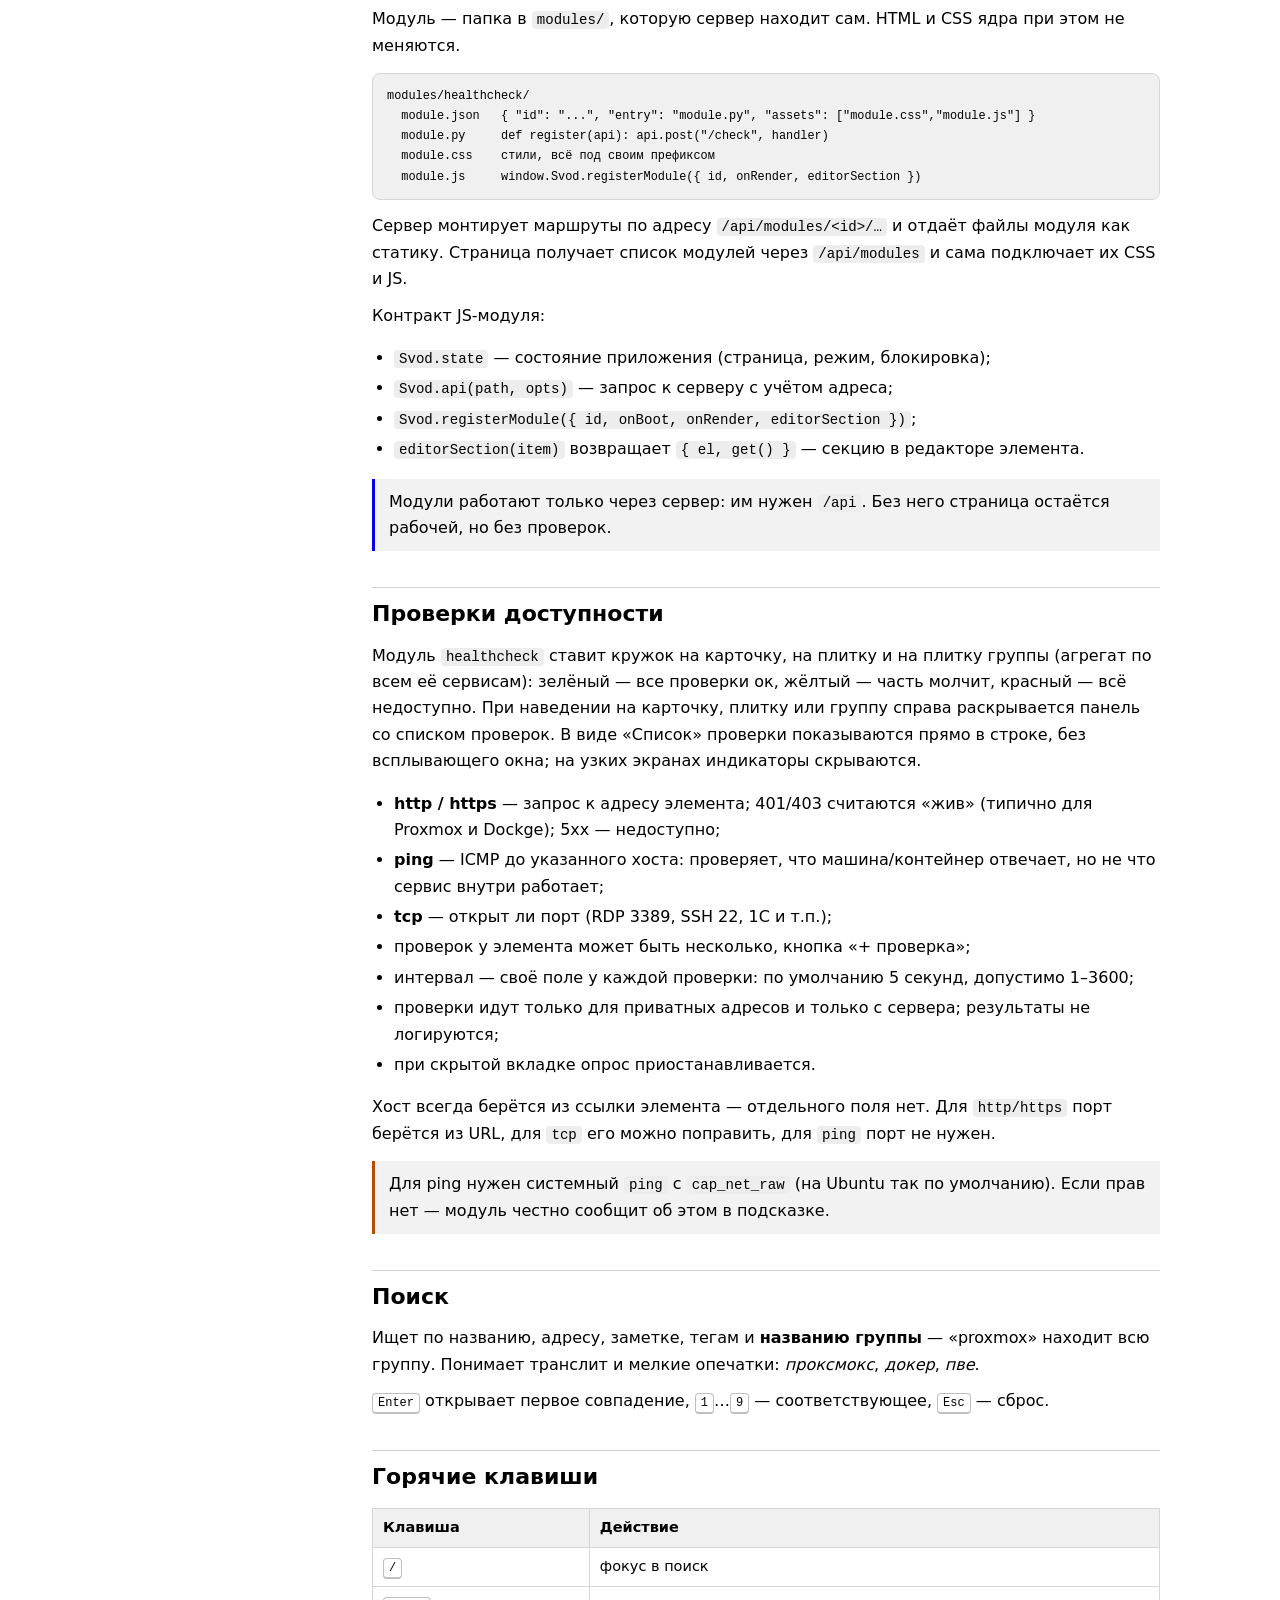
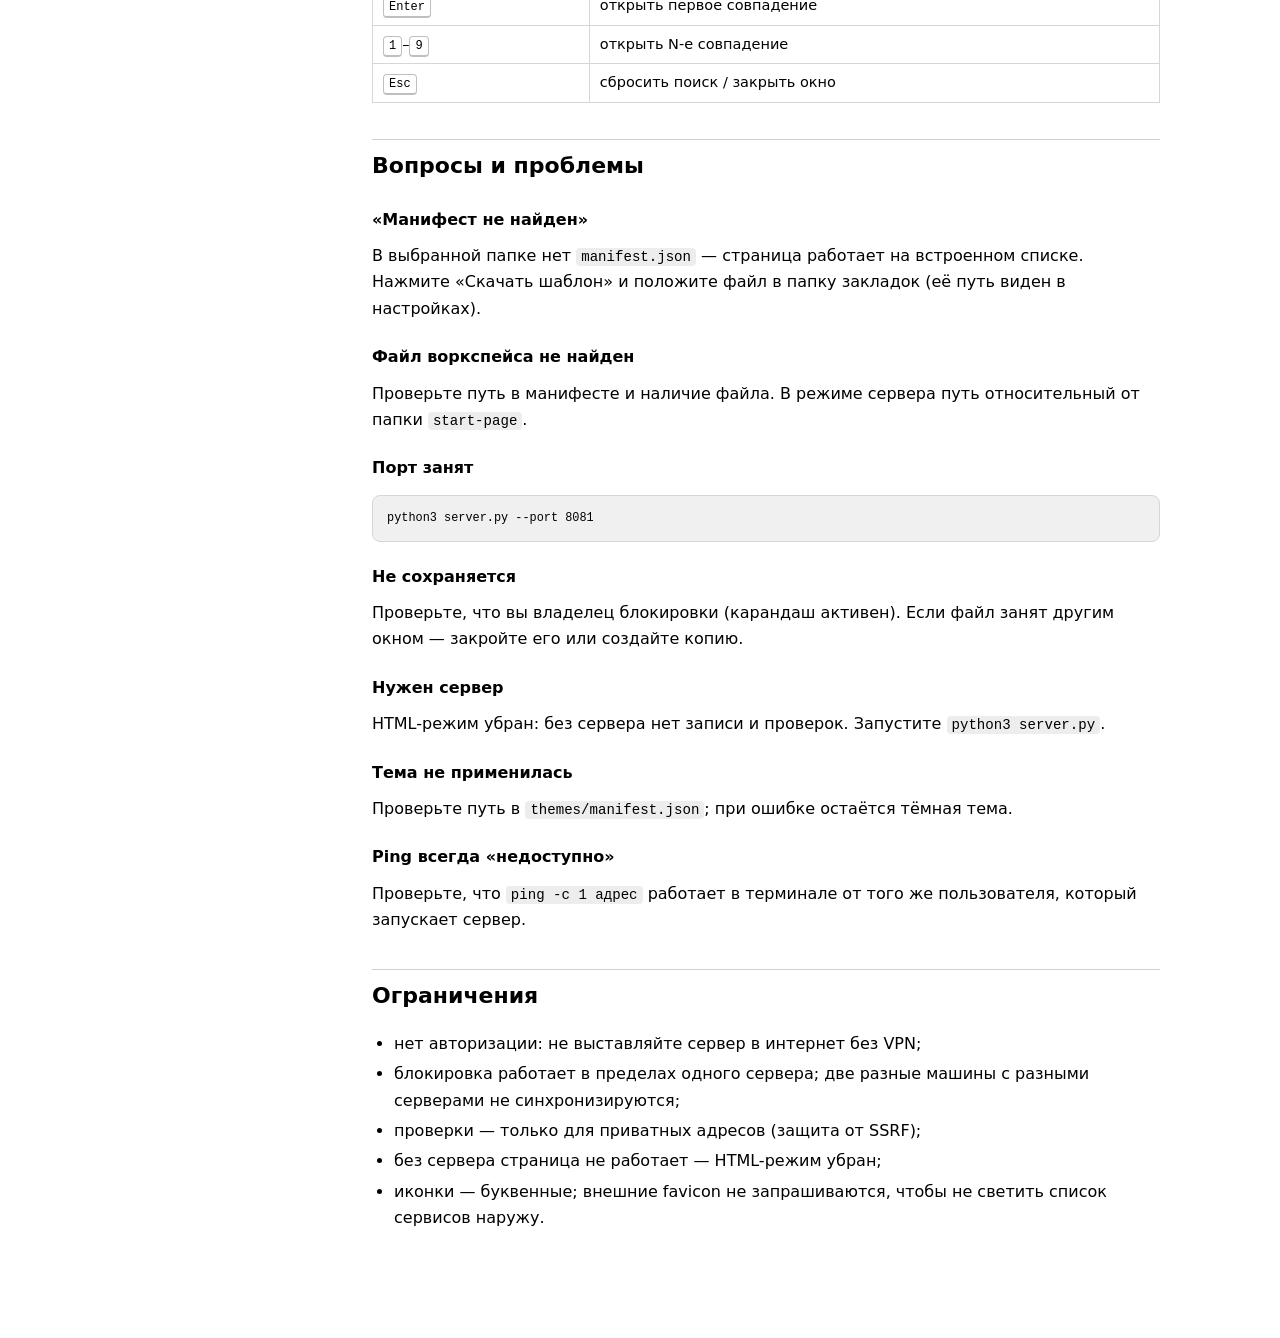
==== commit 996e90cb: "ui: точка в карточке, крупные миниатюры групп и чистый букмарклет" ====
--- a/readme.html
+++ b/readme.html
@@ -72,7 +72,7 @@
   <a href="#keys">Горячие клавиши</a>
   <a href="#faq">Вопросы и проблемы</a>
   <a href="#limits">Ограничения</a>
-  <div class="ver">alpha 0.1.3</div>
+  <div class="ver">alpha 0.1.4</div>
 </nav>
 
 <main>
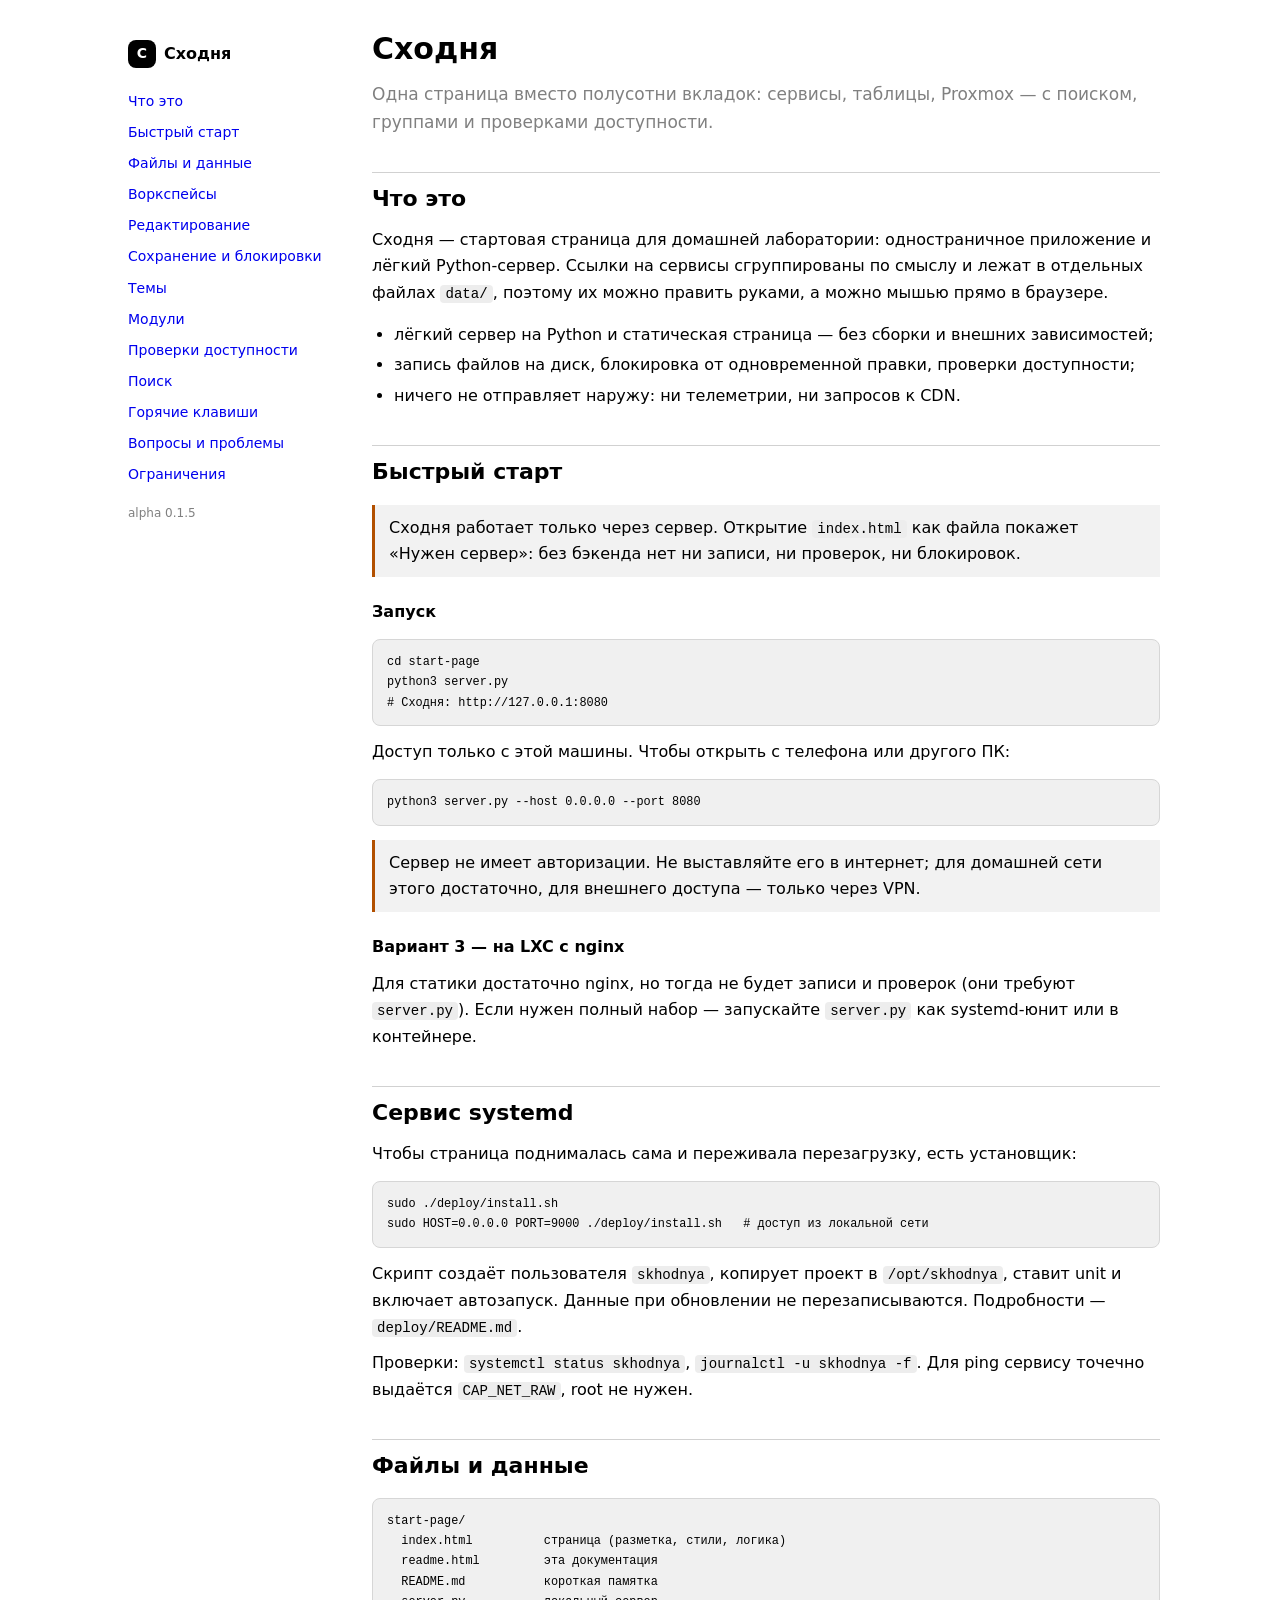
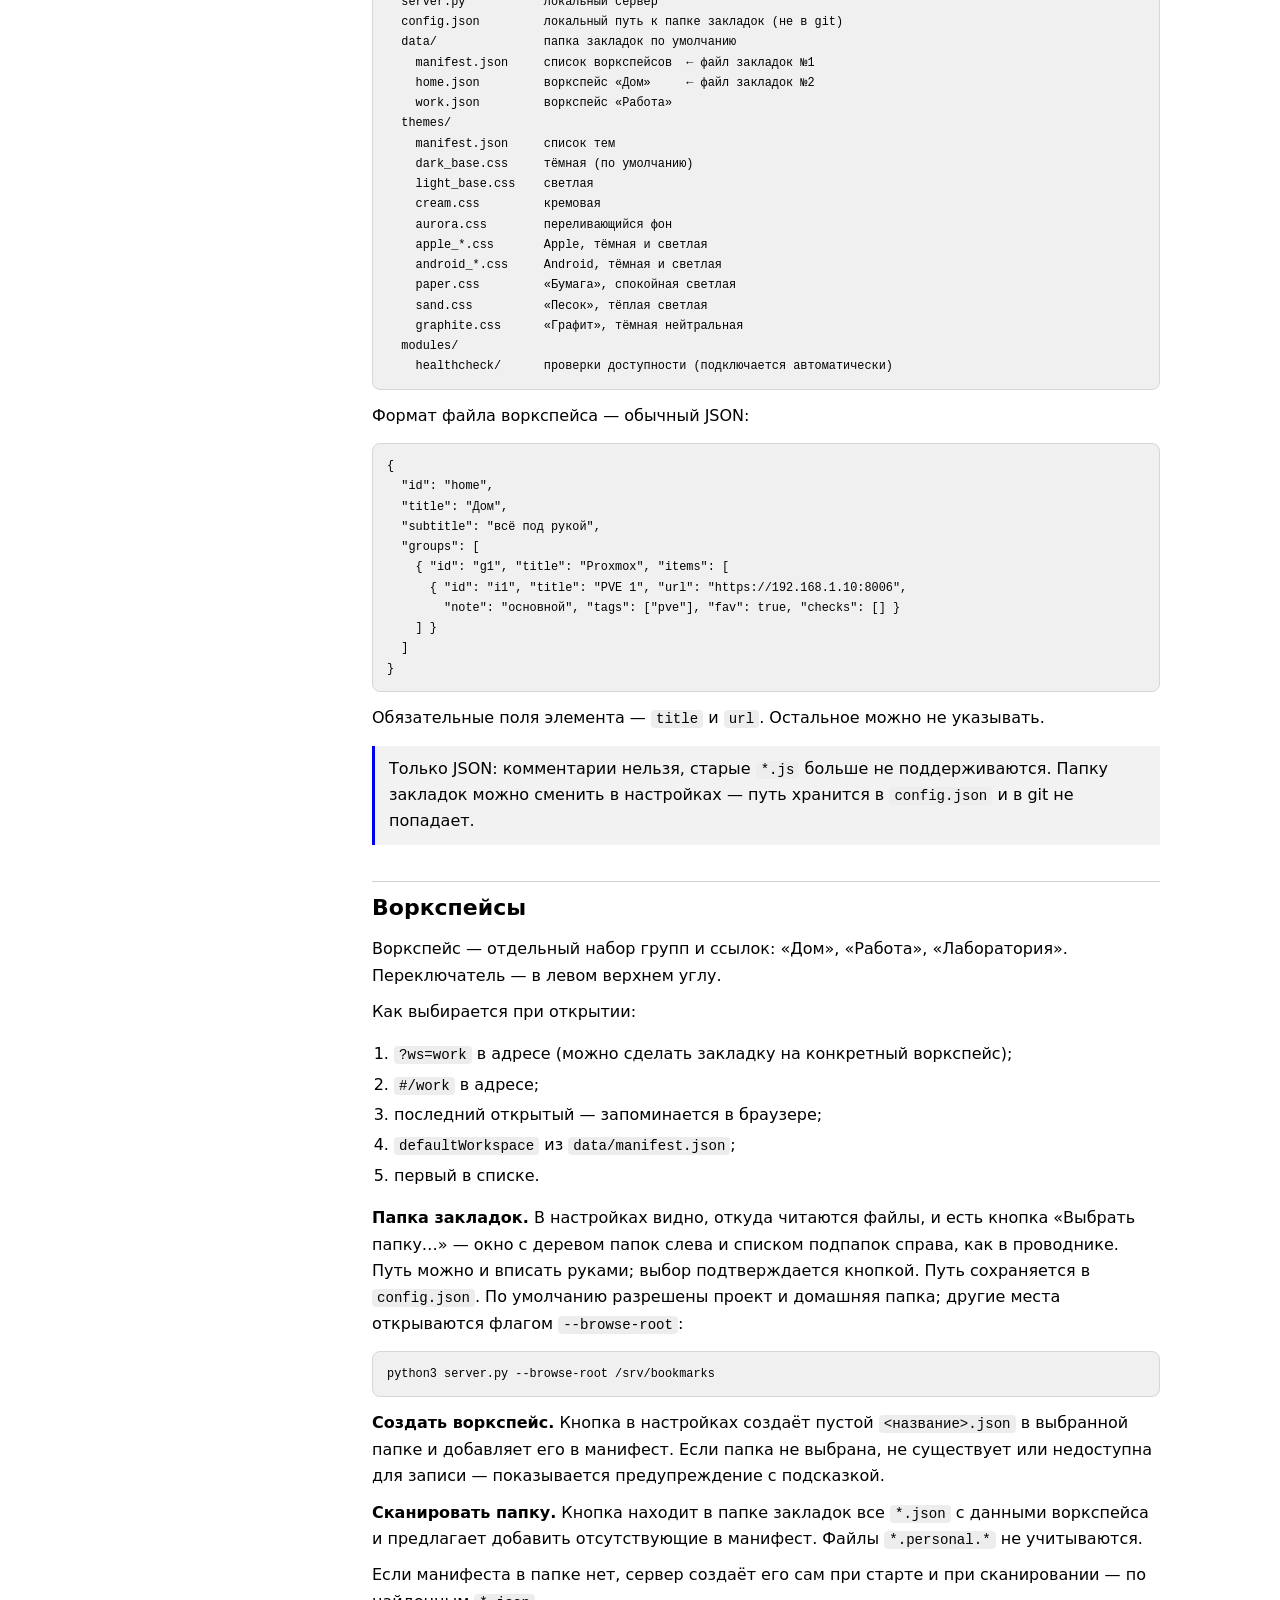
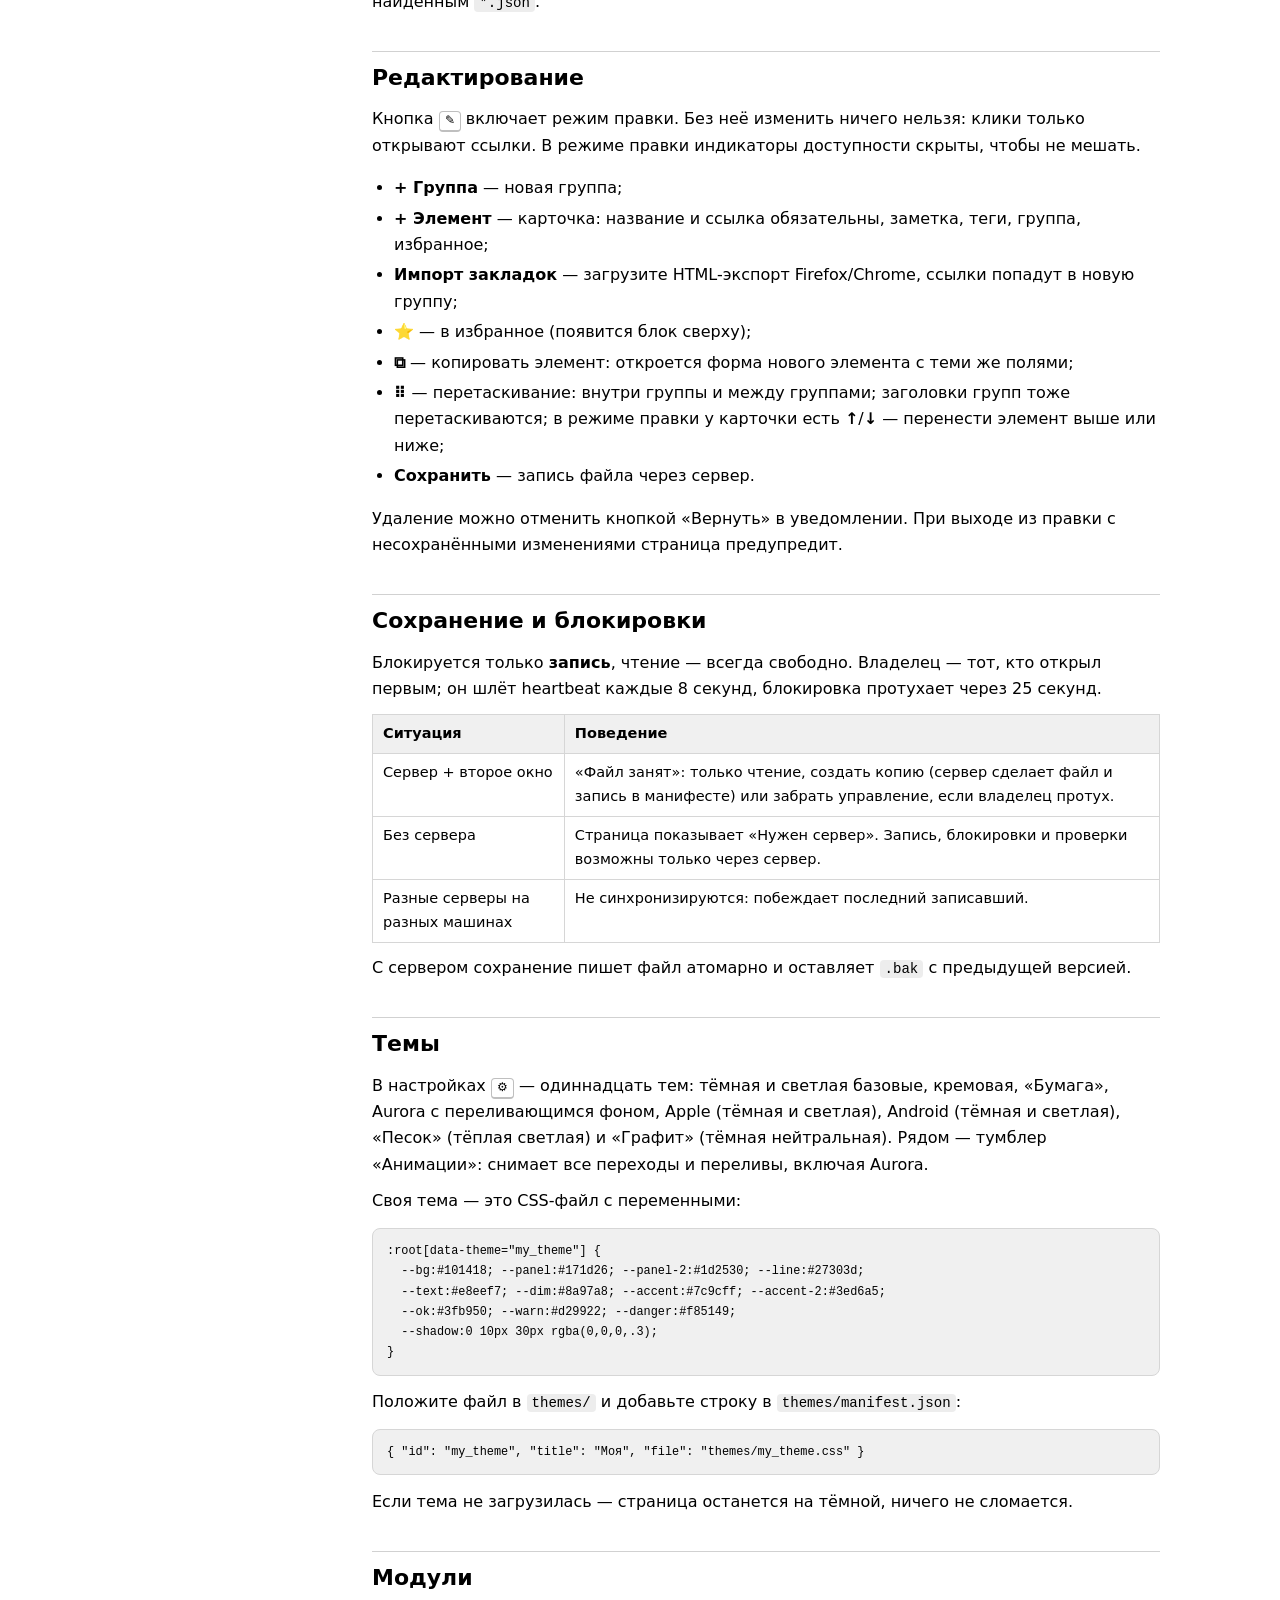
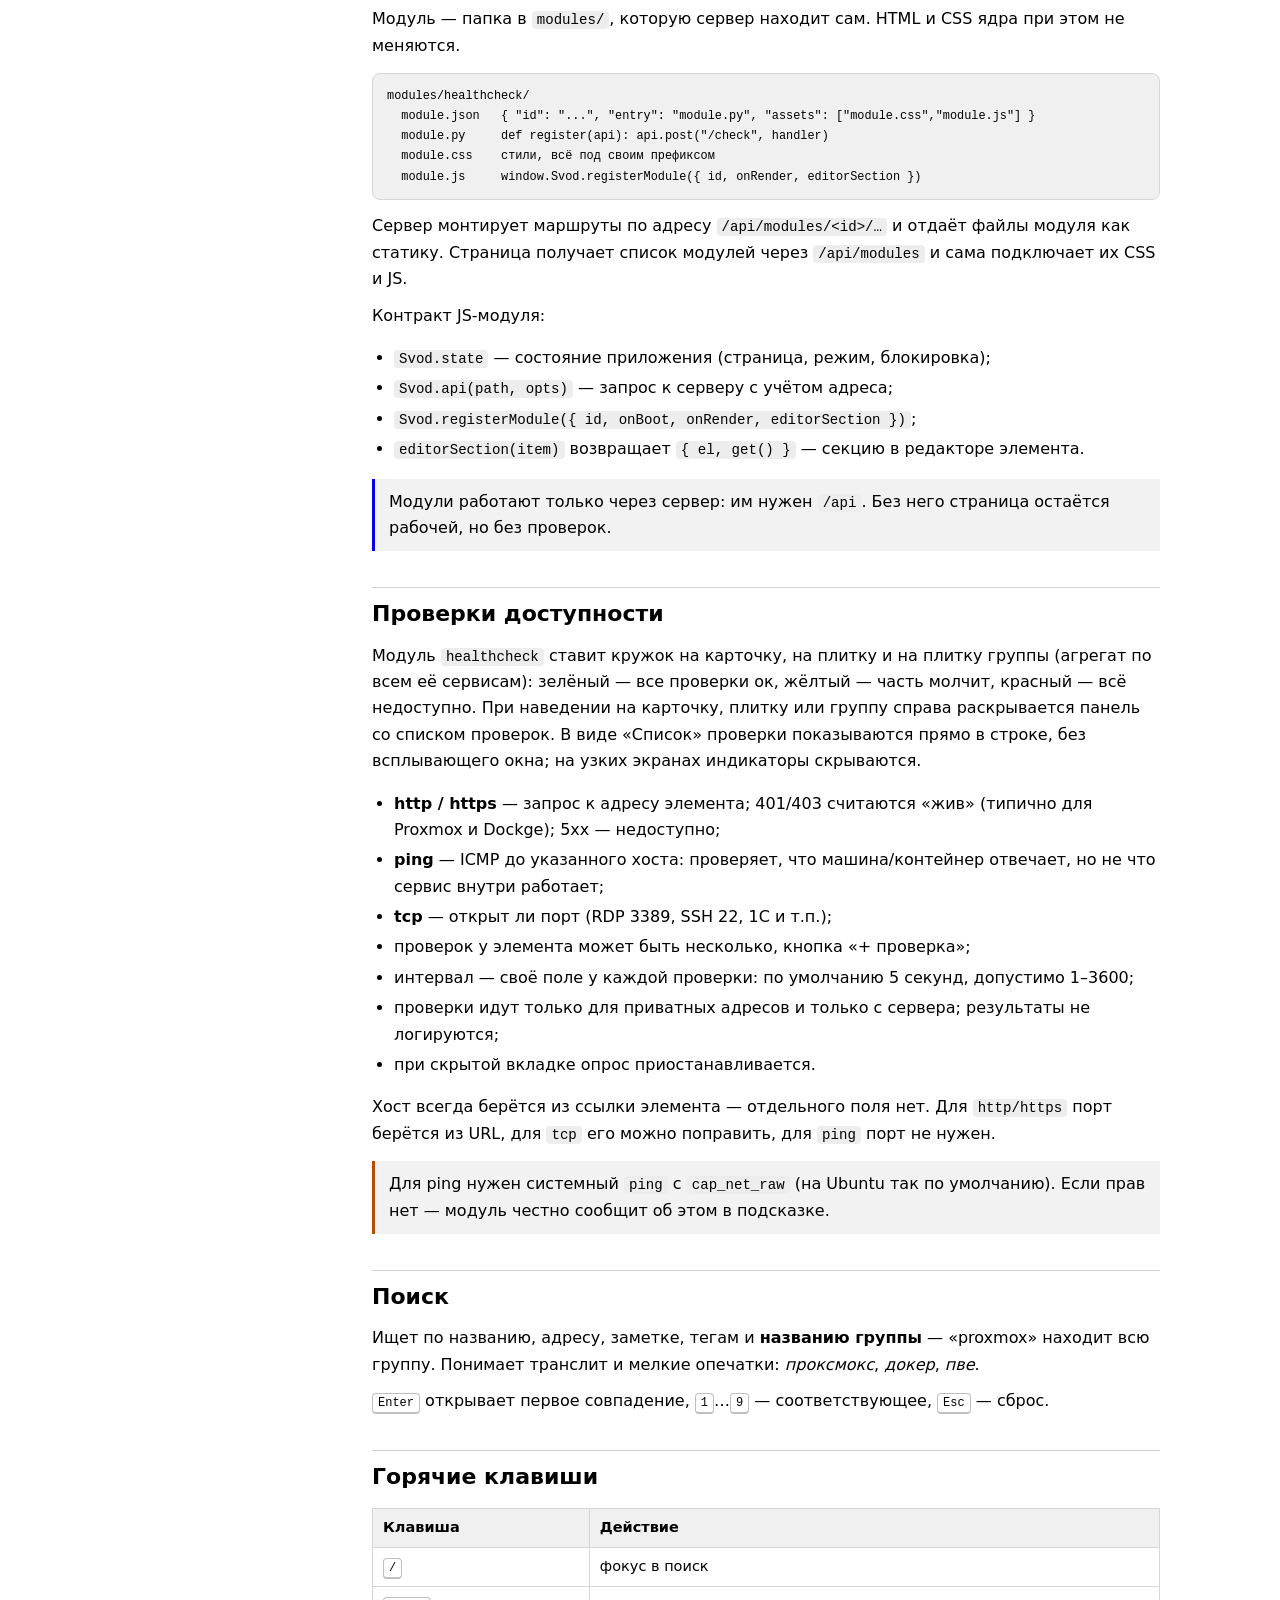
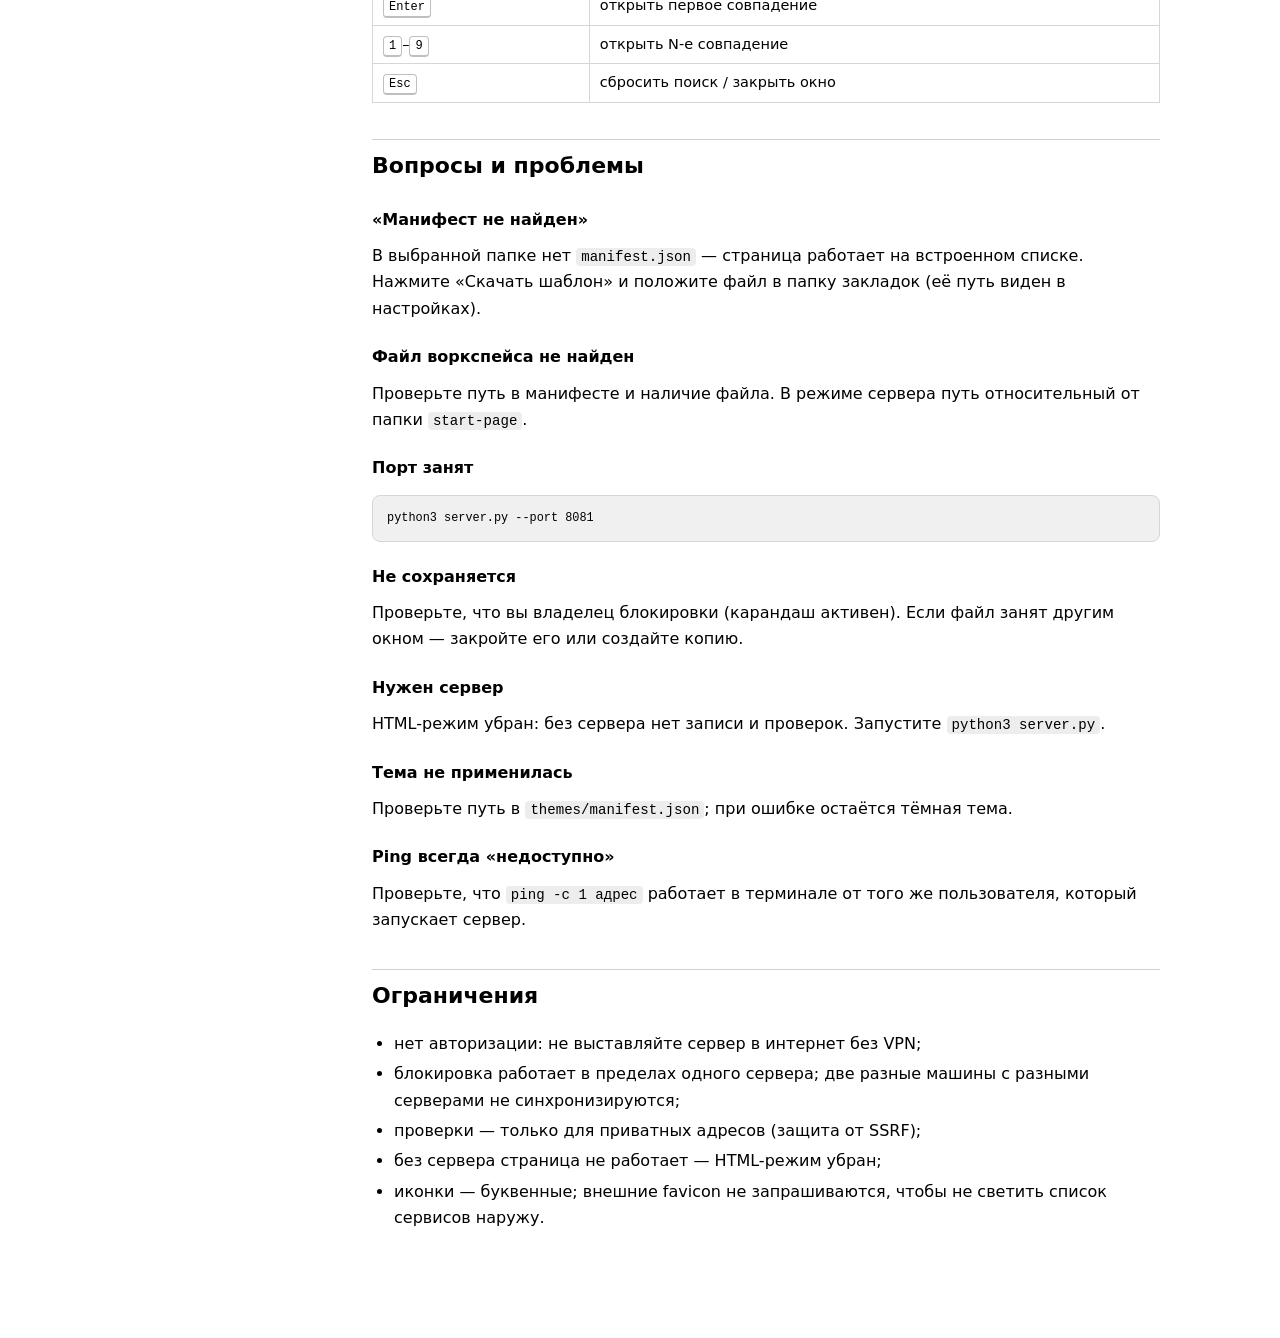
==== commit f5b67b66: "ui: плитки групп в виде превью открытой группы" ====
--- a/readme.html
+++ b/readme.html
@@ -72,7 +72,7 @@
   <a href="#keys">Горячие клавиши</a>
   <a href="#faq">Вопросы и проблемы</a>
   <a href="#limits">Ограничения</a>
-  <div class="ver">alpha 0.1.4</div>
+  <div class="ver">alpha 0.1.5</div>
 </nav>
 
 <main>
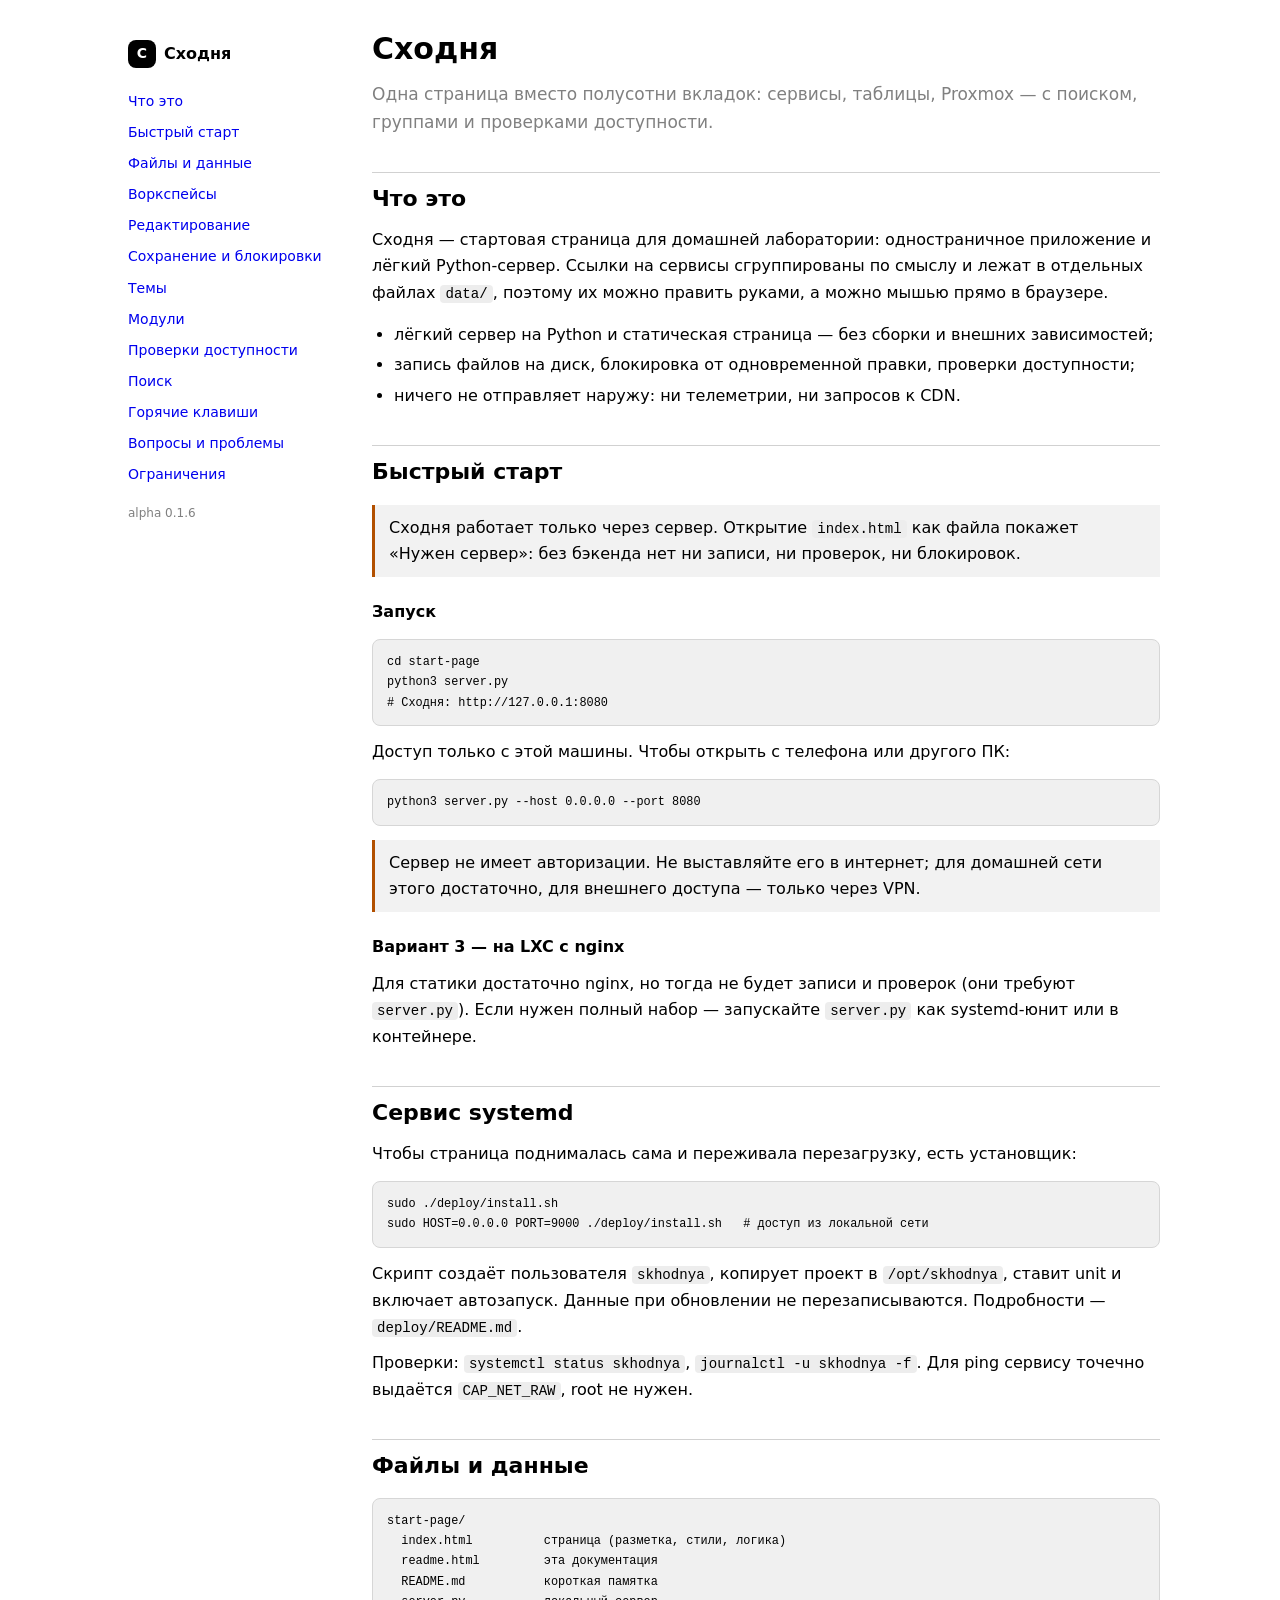
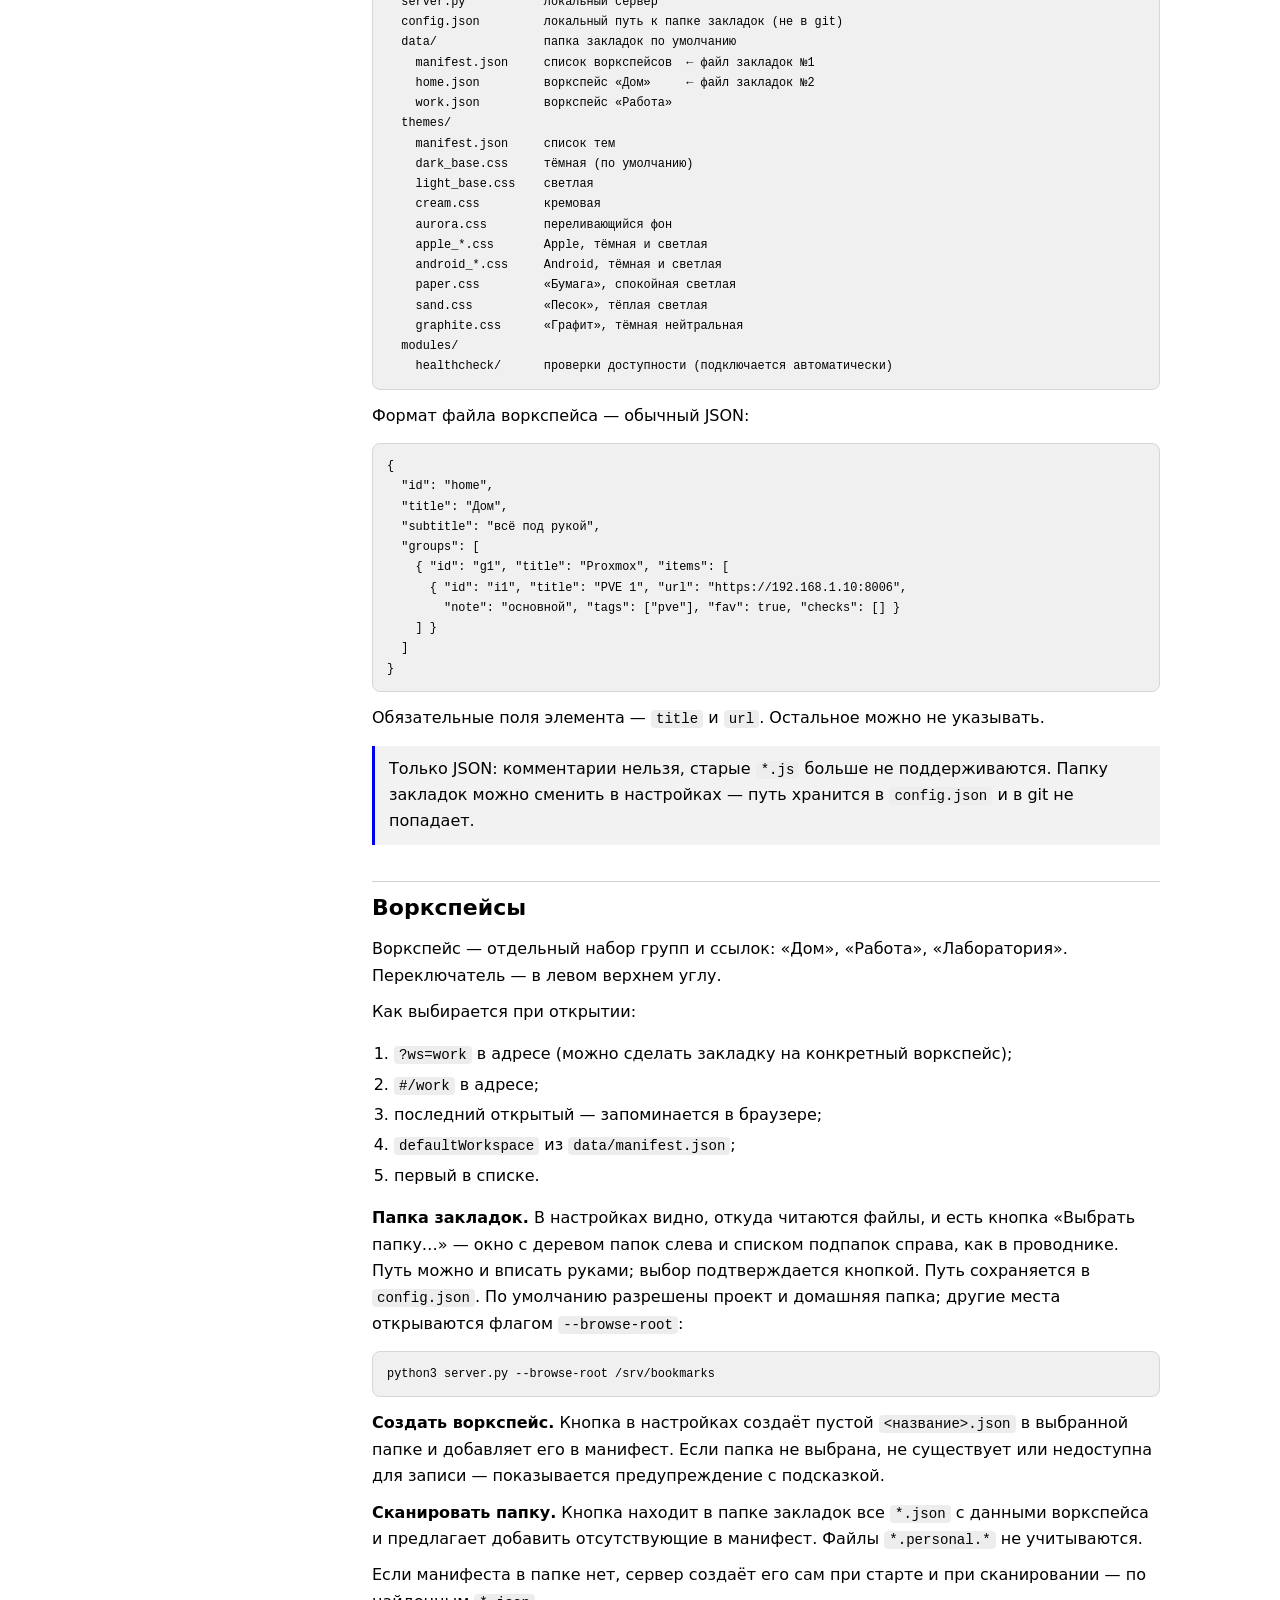
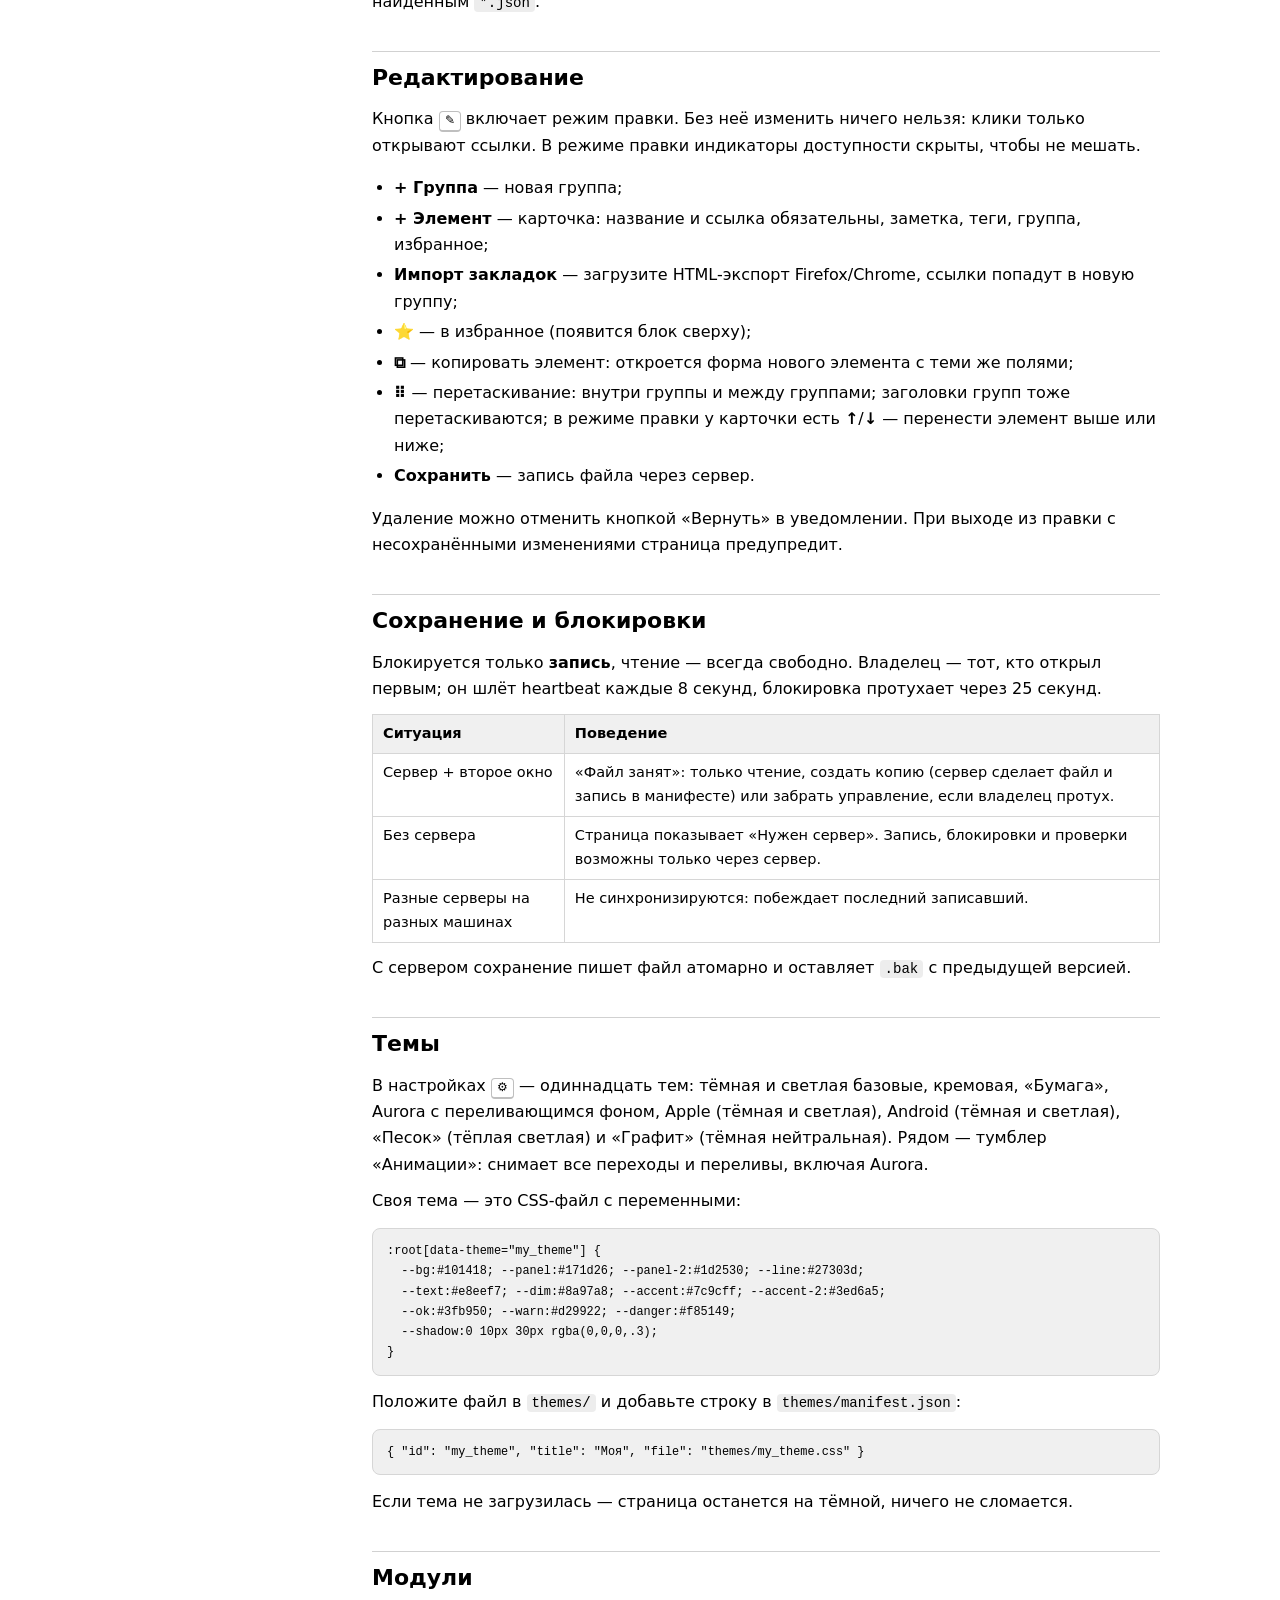
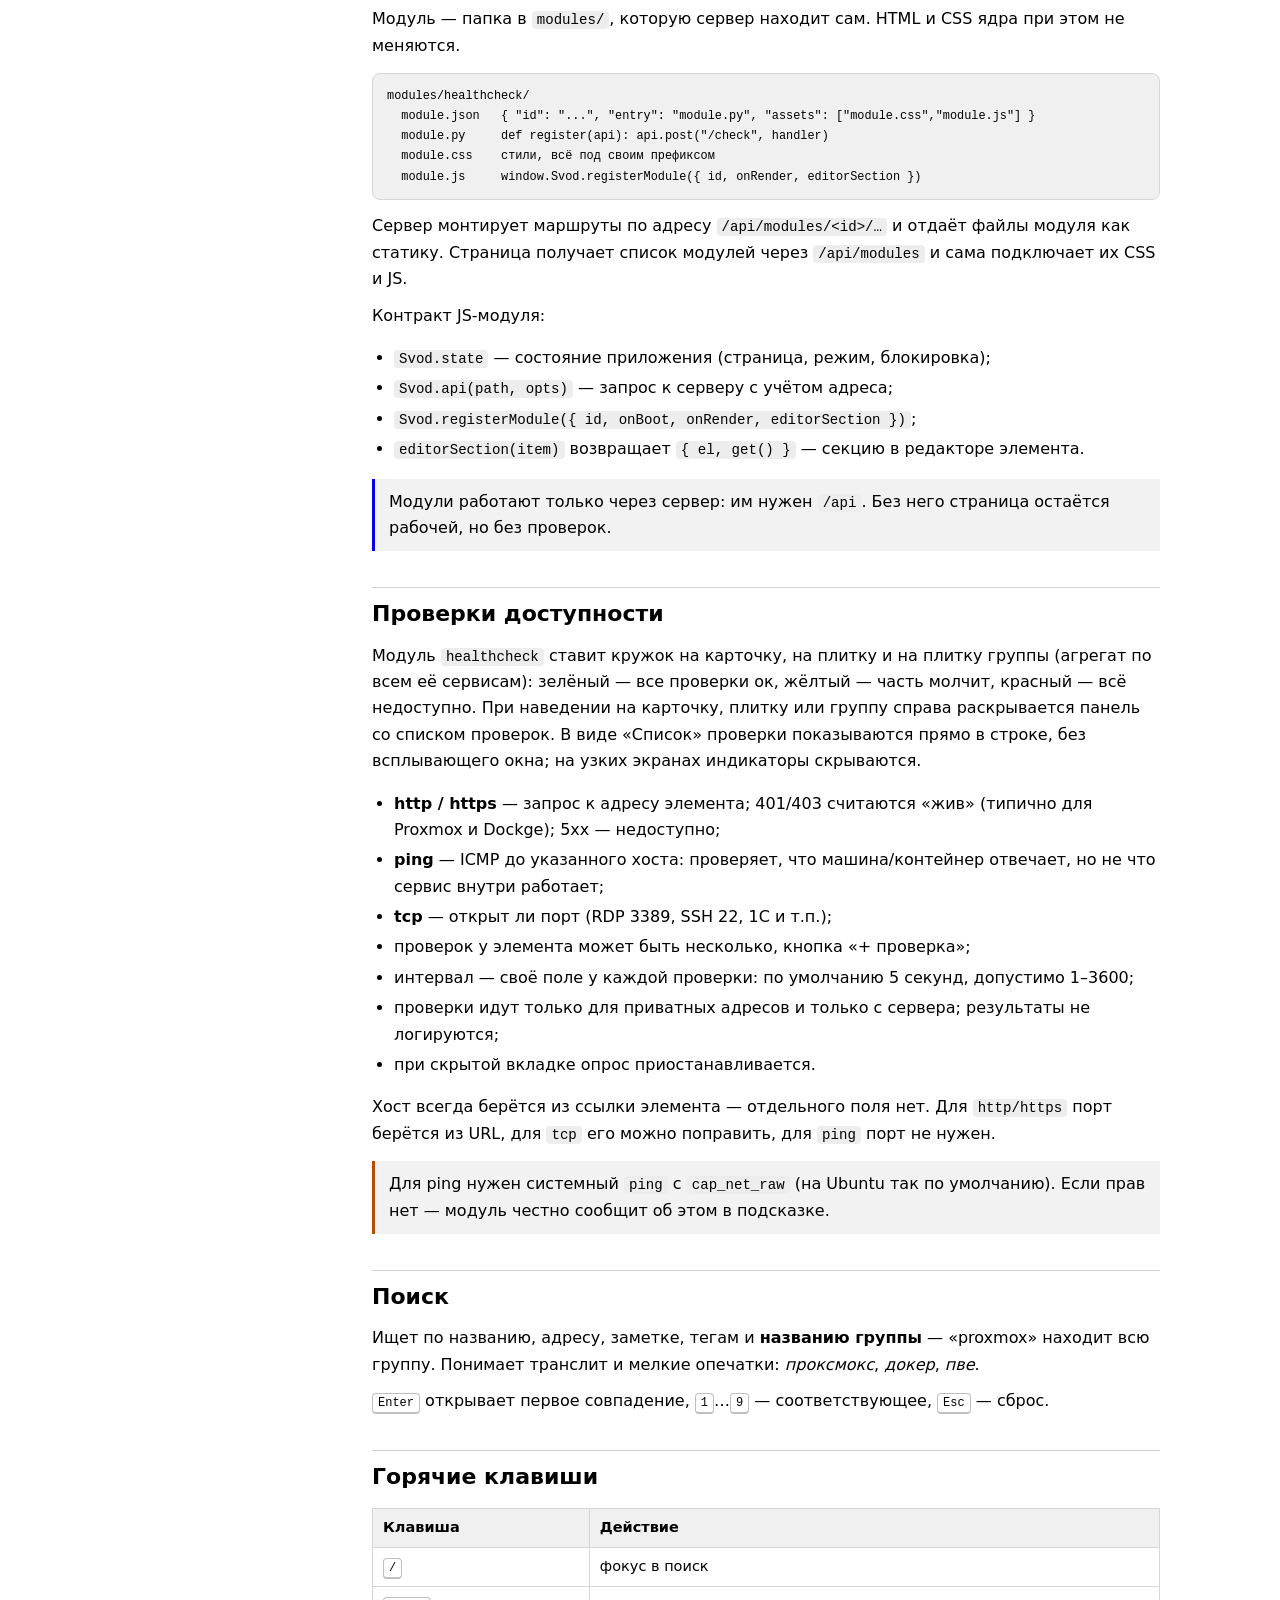
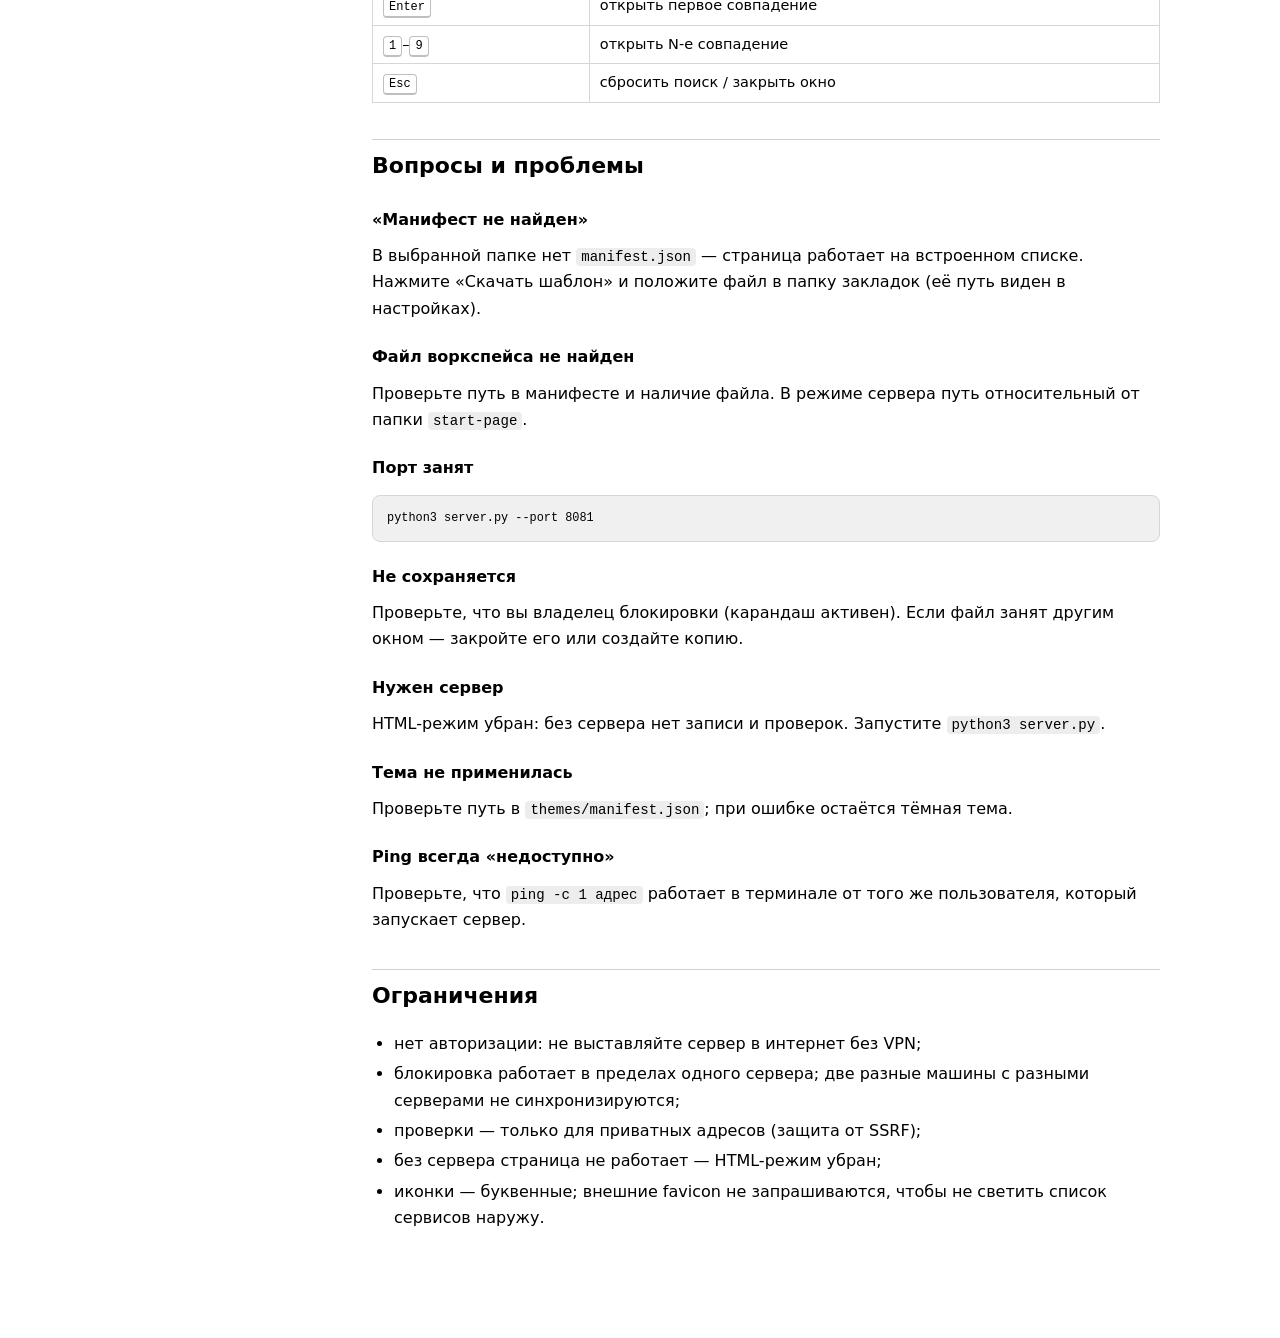
==== commit 1792a9cb: "ui: индикатор статуса вынесен за угол карточки" ====
--- a/readme.html
+++ b/readme.html
@@ -72,7 +72,7 @@
   <a href="#keys">Горячие клавиши</a>
   <a href="#faq">Вопросы и проблемы</a>
   <a href="#limits">Ограничения</a>
-  <div class="ver">alpha 0.1.5</div>
+  <div class="ver">alpha 0.1.6</div>
 </nav>
 
 <main>
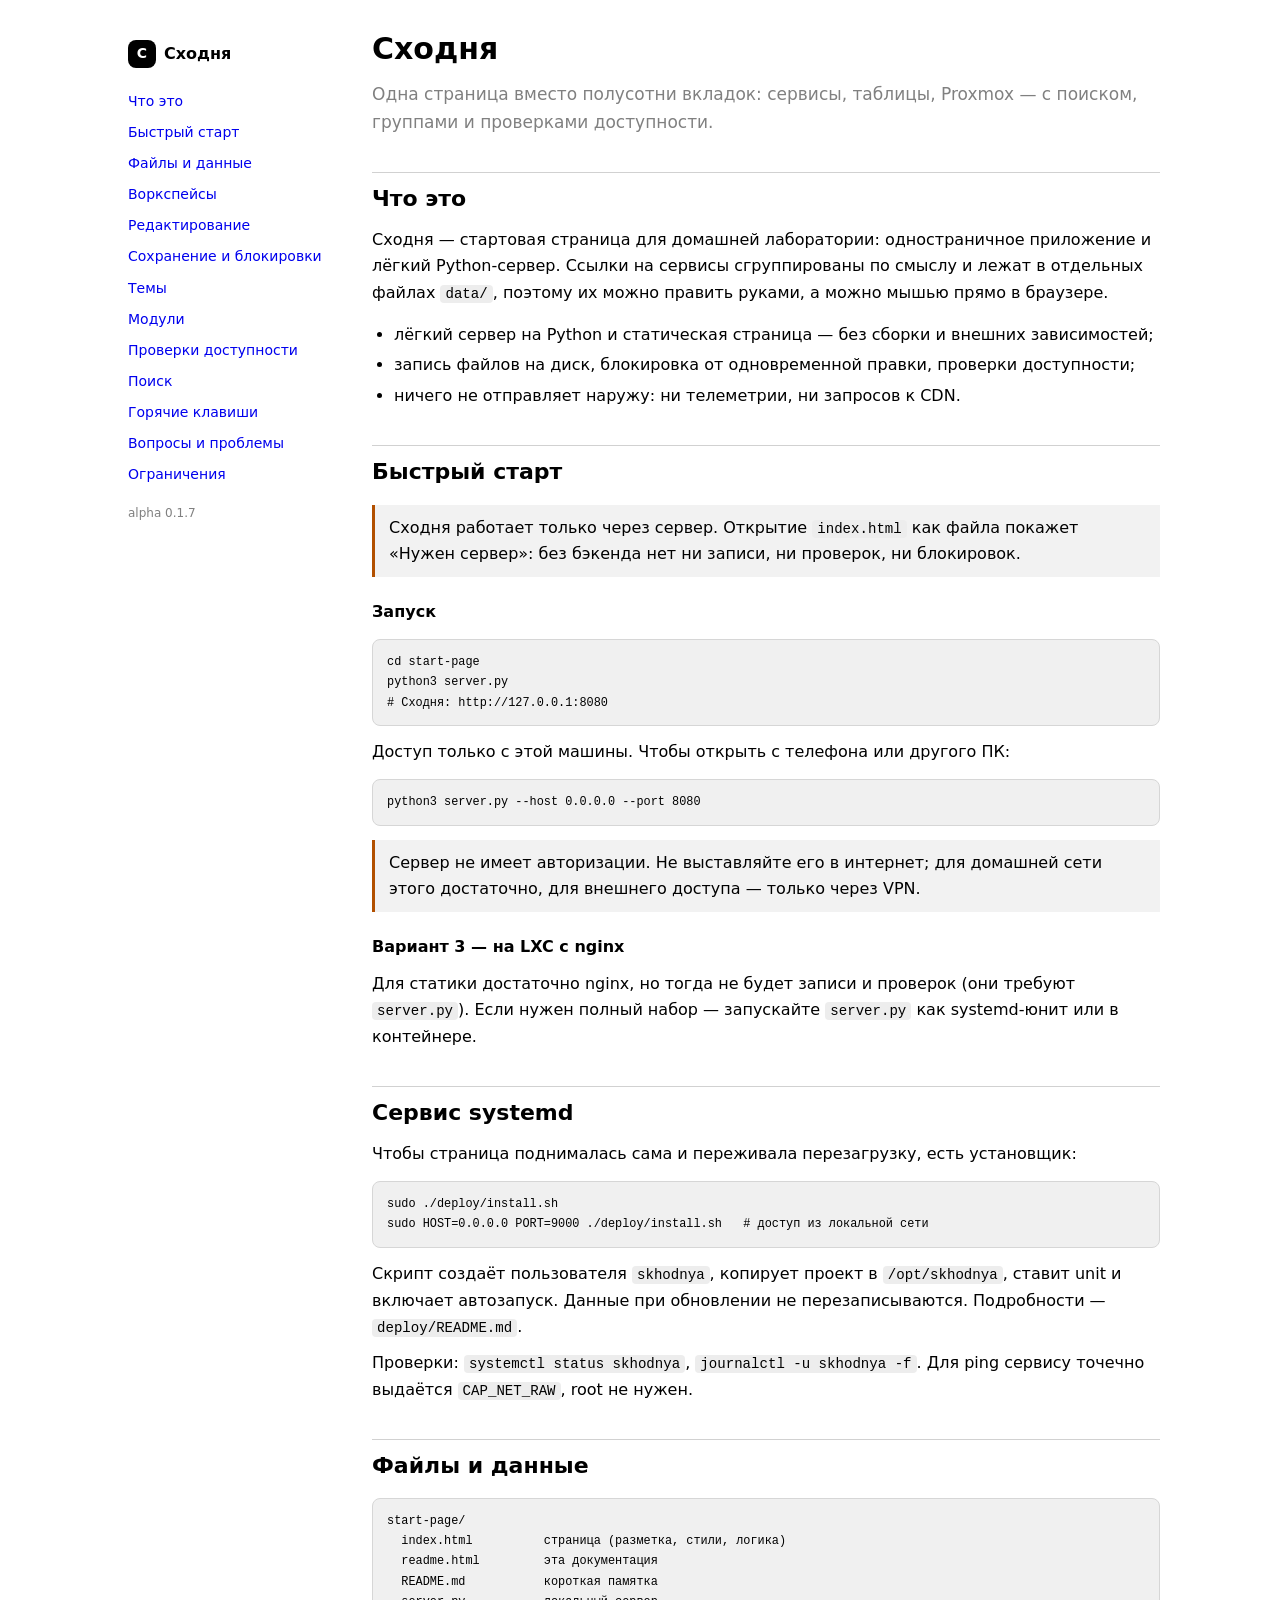
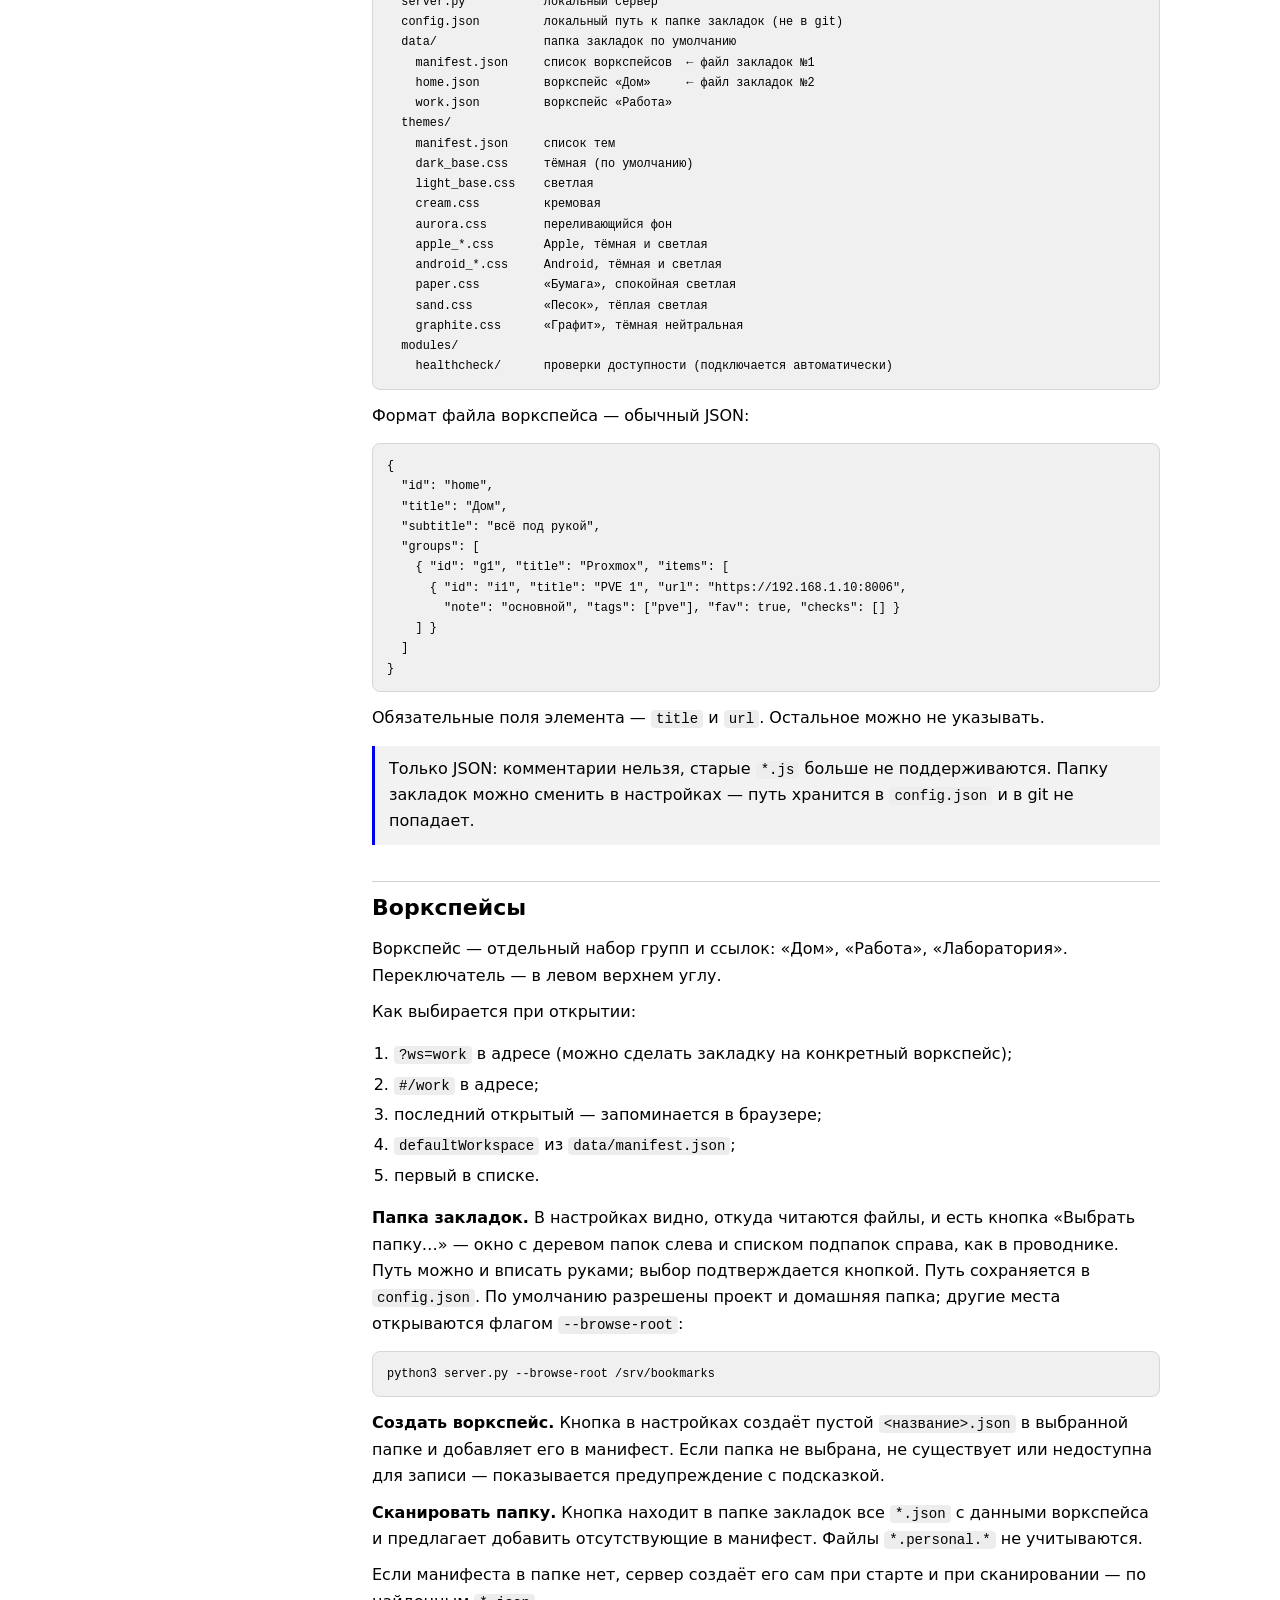
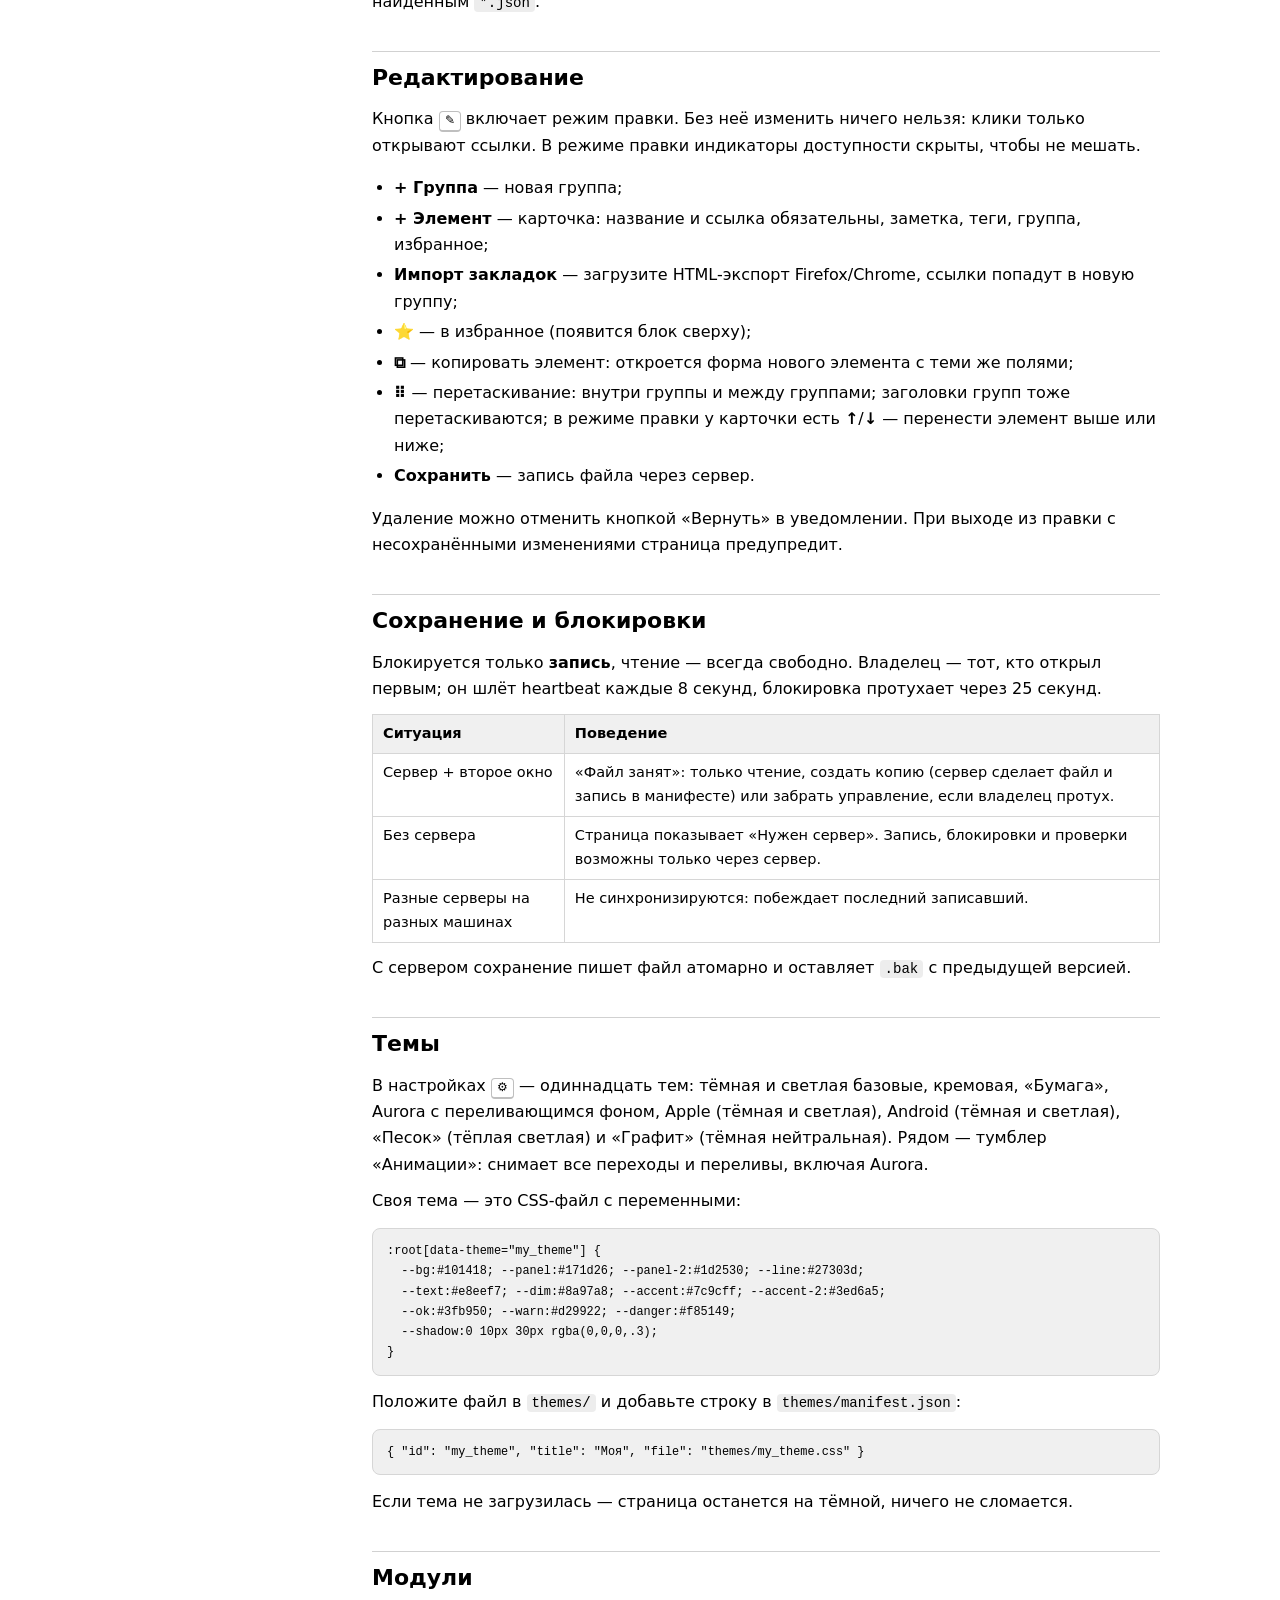
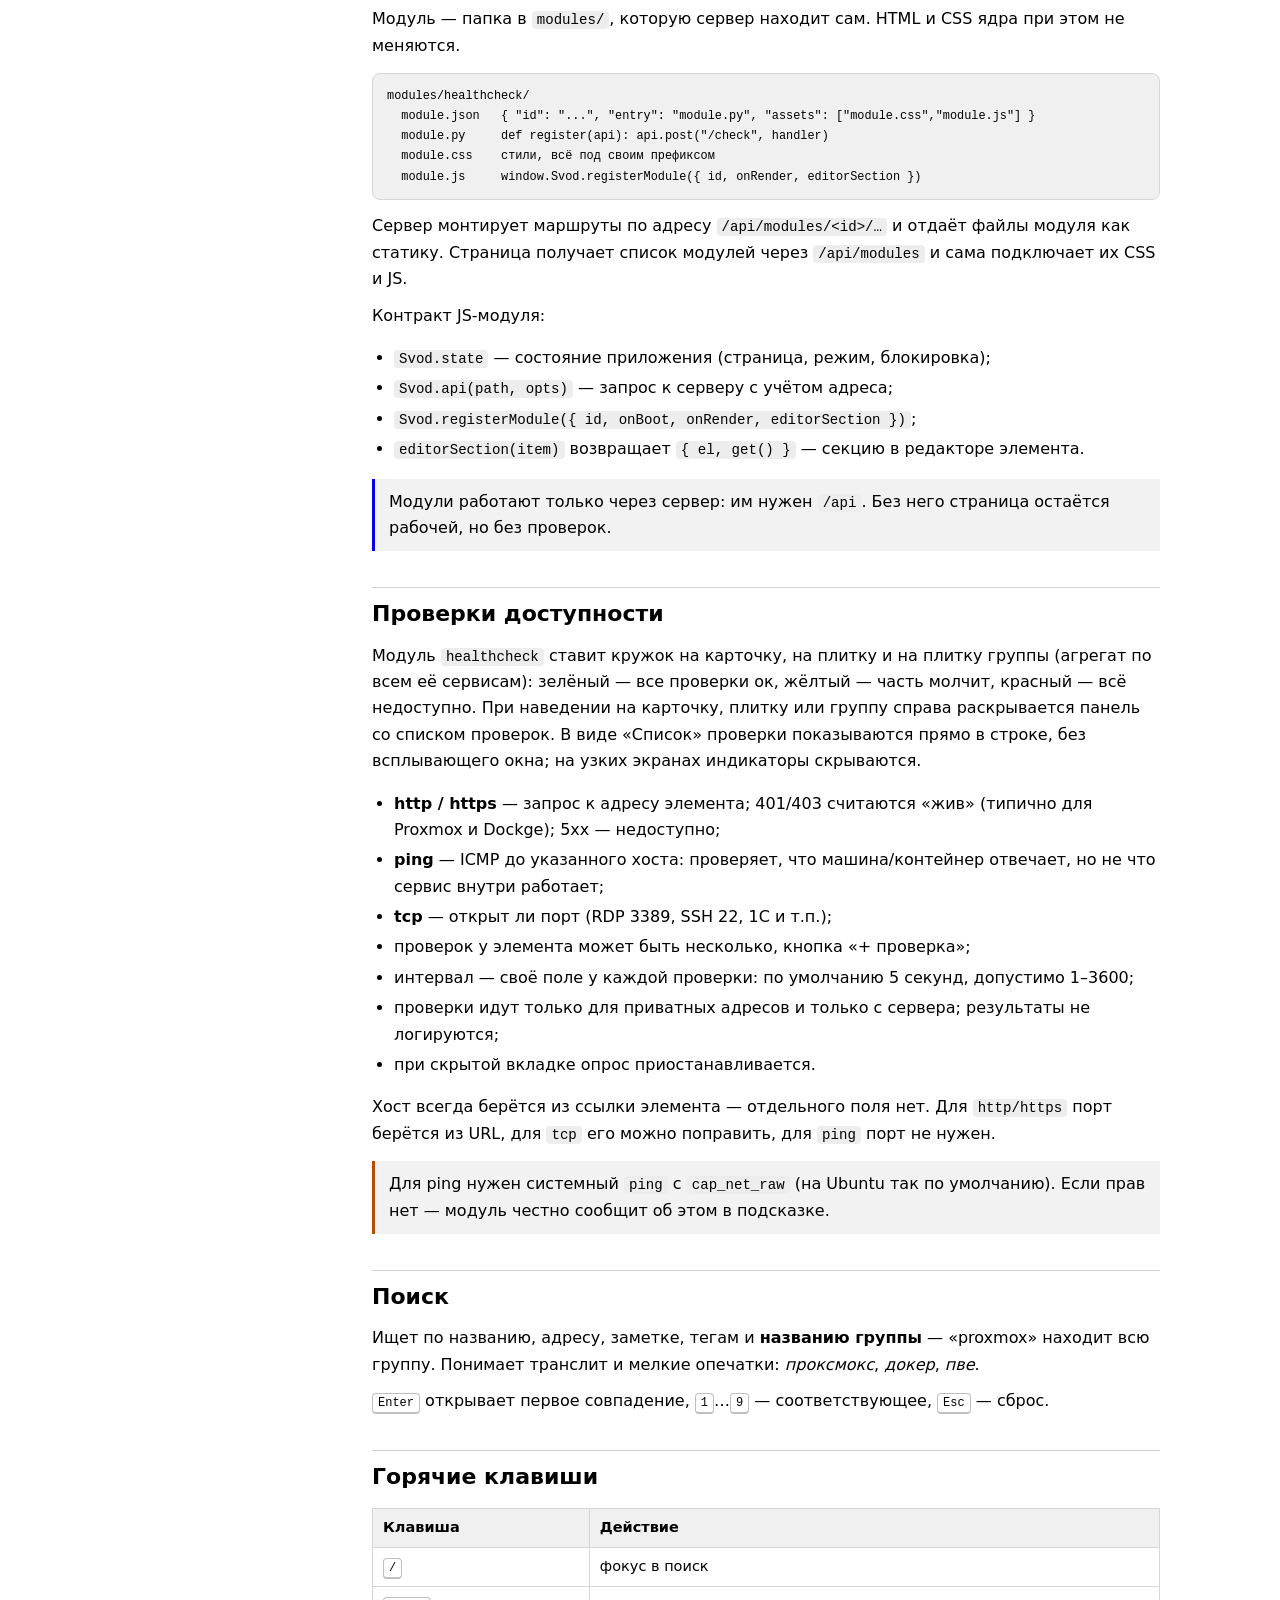
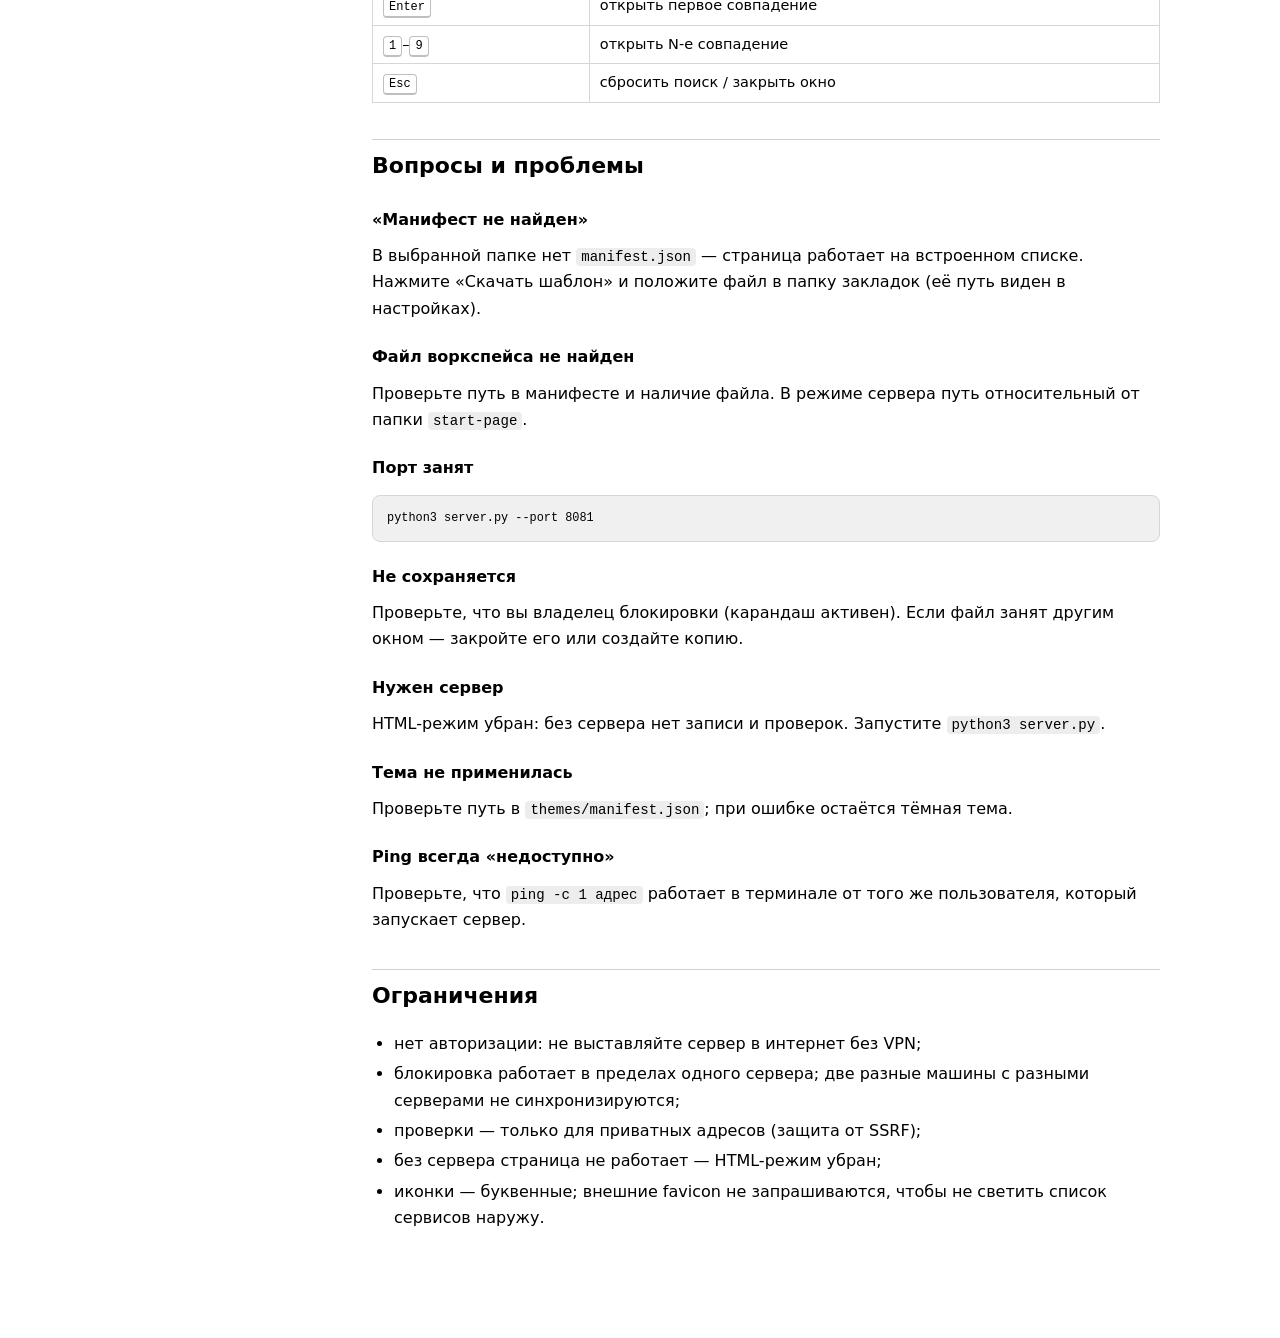
==== commit 5fe36c48: "ui: точка внутри карточки с отступом от иконки" ====
--- a/readme.html
+++ b/readme.html
@@ -72,7 +72,7 @@
   <a href="#keys">Горячие клавиши</a>
   <a href="#faq">Вопросы и проблемы</a>
   <a href="#limits">Ограничения</a>
-  <div class="ver">alpha 0.1.6</div>
+  <div class="ver">alpha 0.1.7</div>
 </nav>
 
 <main>
